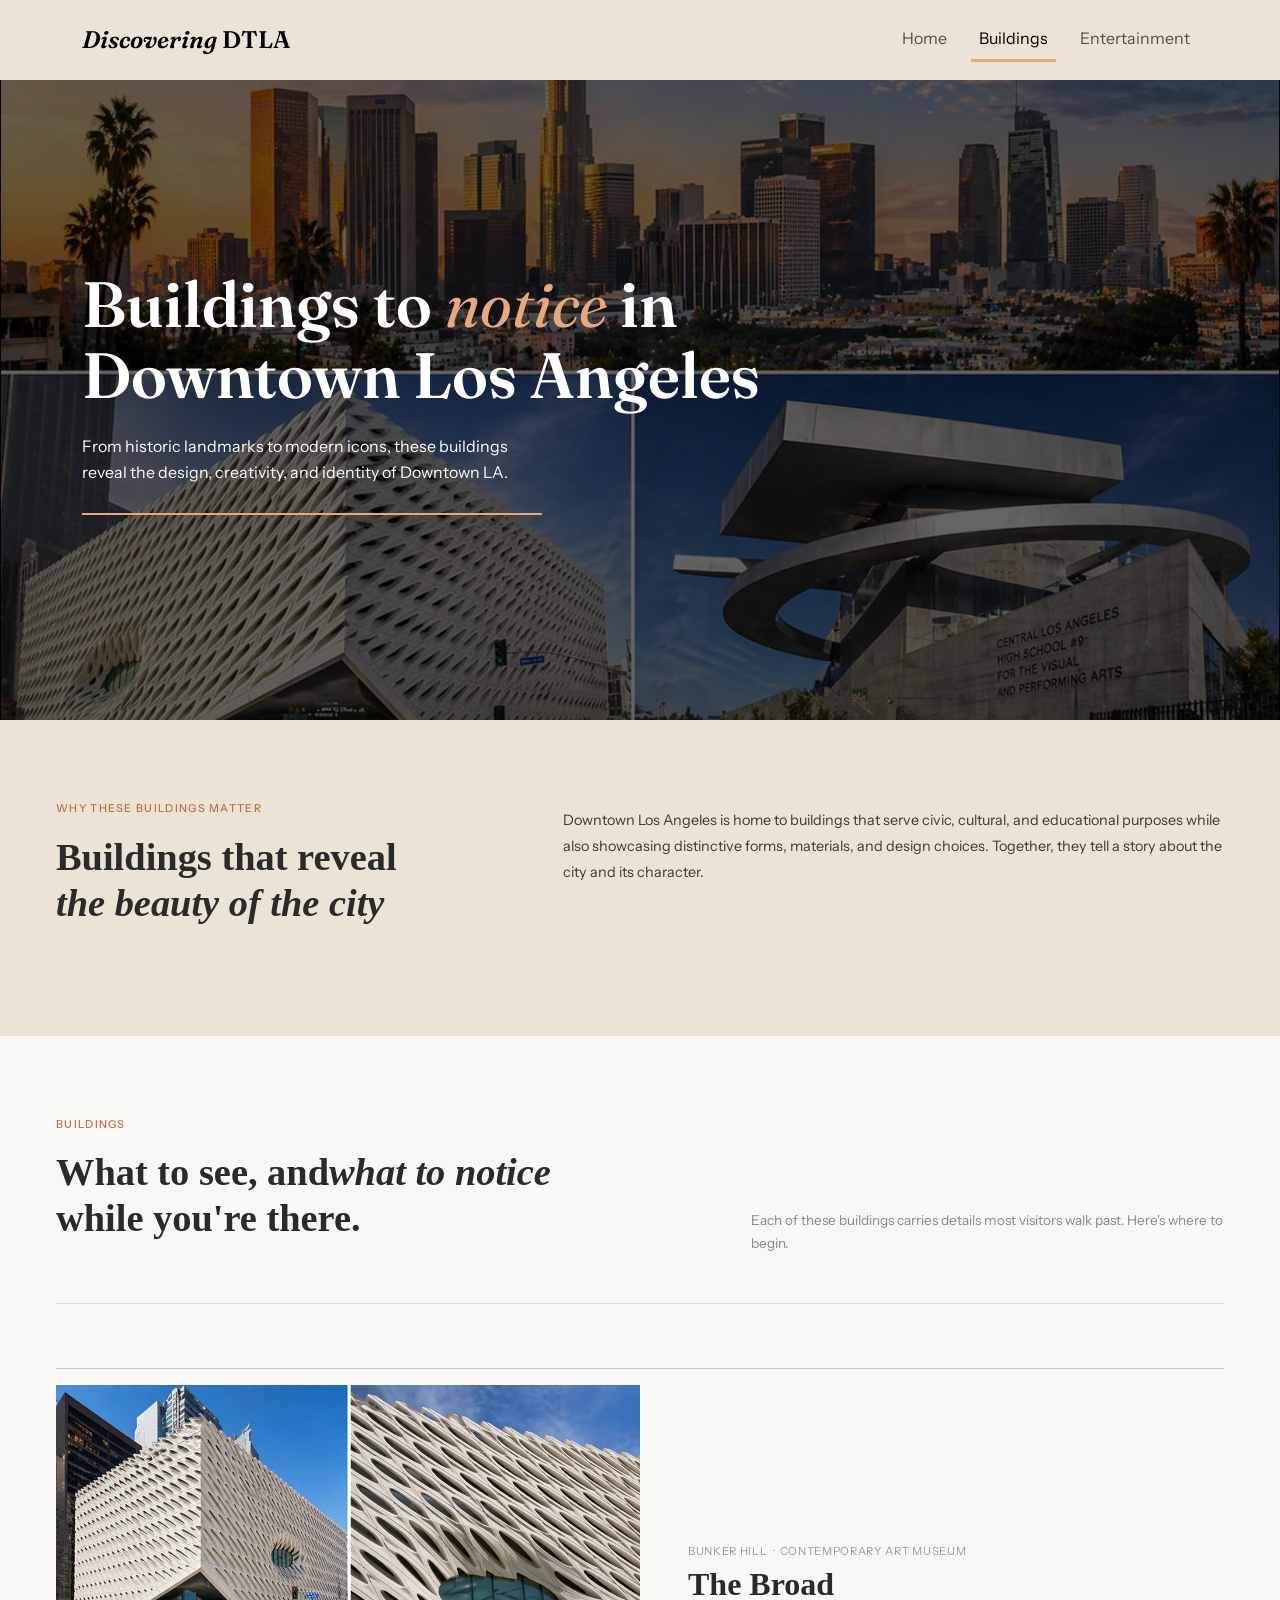
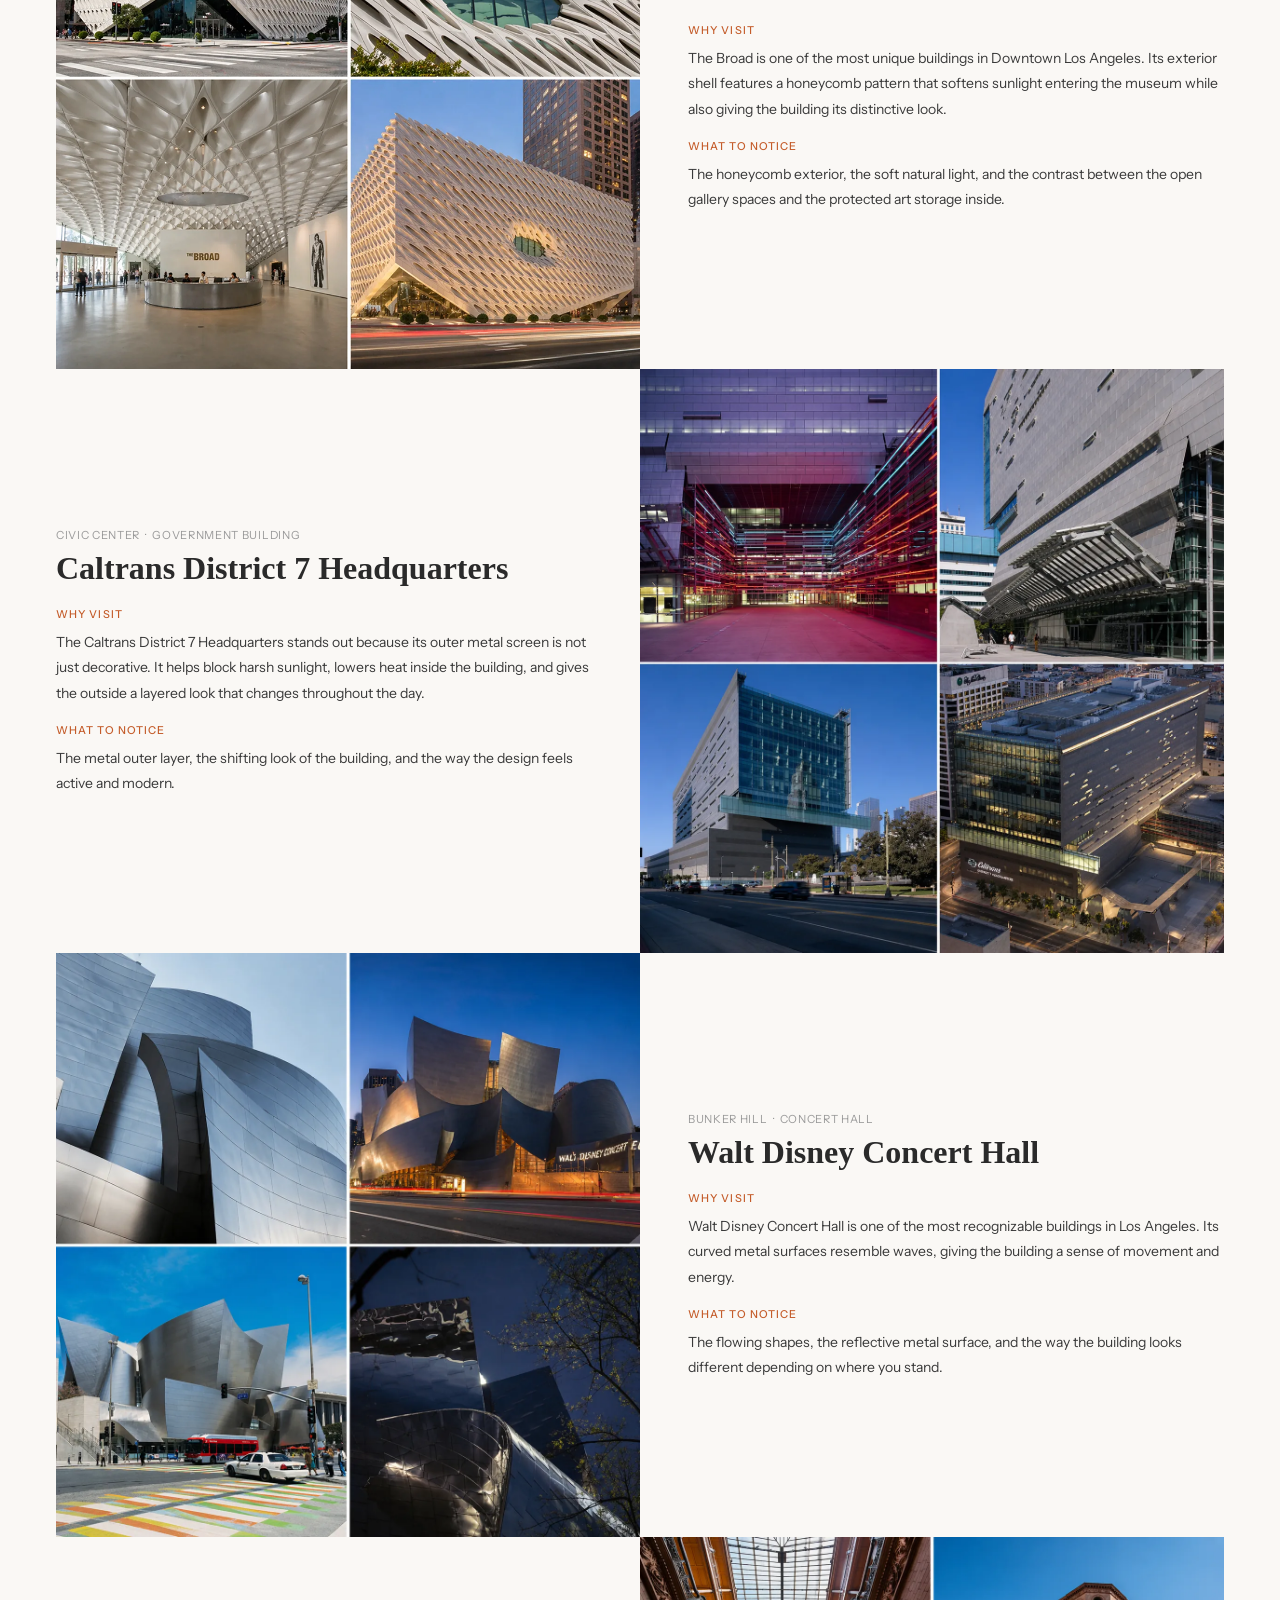
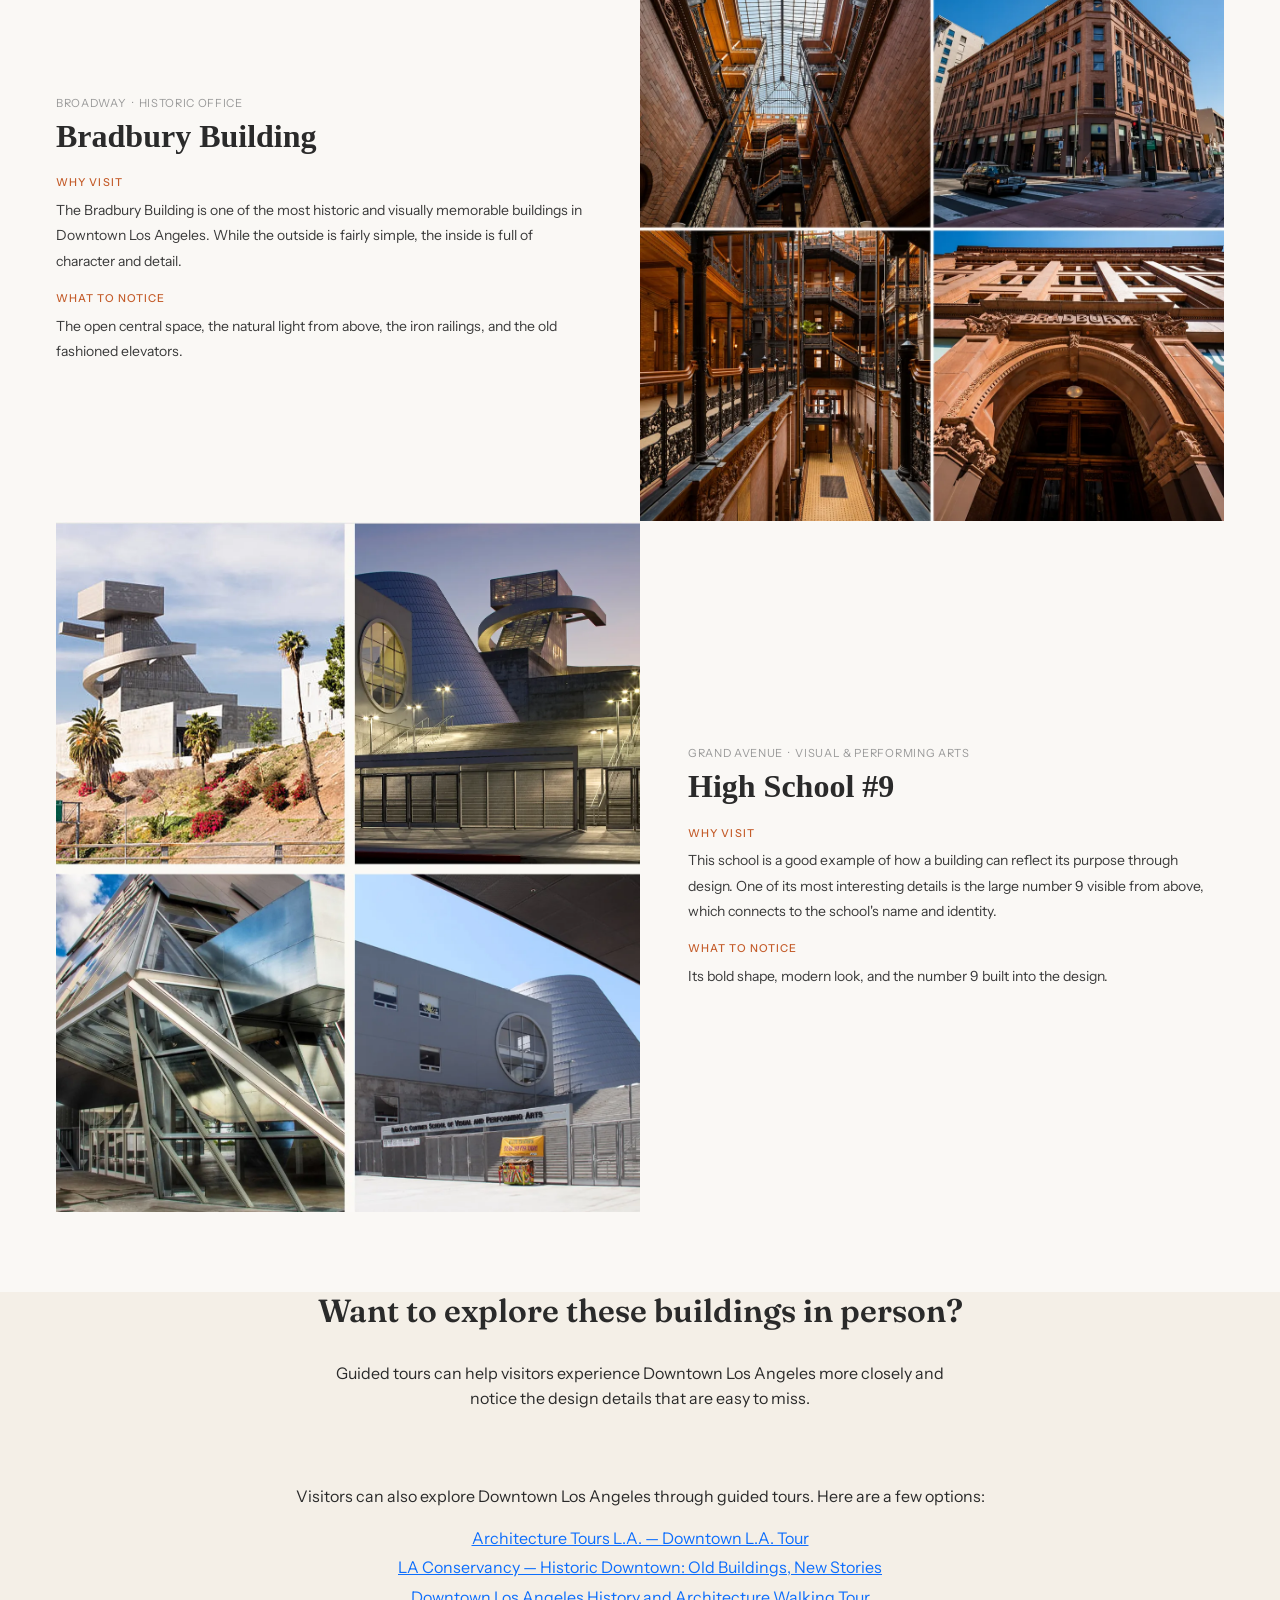
==== buildings.html @ d2ea6434 "Update buildings.html" ====
<!DOCTYPE html>
<html lang="en">

<head>
    <meta charset="UTF-8">
    <meta name="viewport" content="width=device-width, initial-scale=1.0">
    <meta name="description" content="Buildings to notice in Downtown Los Angeles. From historic landmarks to modern icons, these buildings reveal the design, creativity, and identity of Downtown LA.">

    <link href="https://cdn.jsdelivr.net/npm/bootstrap@5.3.8/dist/css/bootstrap.min.css" rel="stylesheet">
    <link href="https://fonts.googleapis.com/css2?family=Fraunces:ital,wght@0,400;0,600;1,400;1,600&family=Instrument+Sans:wght@400;500;700&display=swap" rel="stylesheet">

    <link rel="stylesheet" href="styles.css">

    <title>Buildings - Discovering DTLA - Details of Famous Buildings in Downtown Los Angeles</title>
</head>

<body>

  <!-- ── NAVBAR ── -->
    <header id="header">
        <nav class="navbar navbar-expand-lg">
          <div class="container">

            <a class="navbar-brand" href="index.html" id="brand">
              <span class="brand-italic">Discovering</span> DTLA
            </a>

          <button class="navbar-toggler" type="button" data-bs-toggle="collapse" data-bs-target="#menu" aria-label="Toggle navigation">
              <span class="navbar-toggler-icon"></span>
          </button>

          <div class="collapse navbar-collapse" id="menu">
              <ul class="navbar-nav ms-auto">
                <li class="nav-item"><a class="nav-link" href="index.html">Home</a></li>
                <li class="nav-item"><a class="nav-link active" href="buildings.html">Buildings</a></li>
                <li class="nav-item"><a class="nav-link" href="entertainment.html">Entertainment</a></li>
            </ul>
        </div>

      </div>
    </nav>
  </header>


  <main>

    <!-- ── HERO ── -->
      <section class="hero buildings-hero">
        <div class="hero-overlay"></div>

        <div class="container hero-content">
            <h1>Buildings to <span class="italic" id="italic-hero">notice </span> in<br>Downtown Los Angeles</h1>

            <p>From historic landmarks to modern icons, these buildings reveal the design, creativity, and identity of Downtown LA.</p>

          <hr class="hero-line">
        </div>
      </section>

    <!-- ── INTRO: Why These Buildings Matter ── -->

      <section class="building-page-intro-section">
        <div class="container-fluid px-0">
          <div class="row g-5 align-items-start">
            <div class="col-md-5">
              <div class="section-label">Why These Buildings Matter</div>

              <h2>Buildings that reveal<br><span class="italic">the beauty of the city</span></h2>
            </div>

            <div class="col-md-7 pt-2">
              <p>Downtown Los Angeles is home to buildings that serve civic, cultural, and educational purposes while also showcasing distinctive forms, materials, and design choices. Together, they tell a story about the city
              and its character.</p>
            </div>
          </div>
        </div>
      </section>

    <!-- ── BUILDINGS ── -->

    <section class="buildings-page-section">

      <div class="container-fluid px-0">

        <!-- Section header -->
        <div class="buildings-page-section-header">
          <div class="row g-4 align-items-end">
            <div class="col-md-7">
              <div class="section-label">Buildings</div>
              <h2>What to see, and<span class="italic">what to notice</span><br> while you're there.</h2>
            </div>

            <div class="col-md-5">
              <p class="sub-note">Each of these buildings carries details most visitors walk past. Here's where to
                begin.
              </p>

            </div>

          </div>
        </div>

        <hr>

      </div>

      <!-- 1. The Broad -->

      <div class="building-block row g-0 align-items-center">

        <div class="col-md-6">
          <img src="img/the_broad_collage 1.png" class="img-fluid w-100" alt="The Broad Museum honeycomb Collage">
        </div>

        <div class="col-md-6 ps-5">
          <div class="building-page-location">Bunker Hill &nbsp;·&nbsp; Contemporary Art Museum</div>
          <h3 class="building-page-name">The Broad</h3>
          <div class="detail-label">Why visit</div>
          <p class="building-page-desc">The Broad is one of the most unique buildings in Downtown Los Angeles. Its
            exterior
            shell features a honeycomb pattern that softens sunlight entering the museum while also giving the building
            its distinctive look.</p>
          <div class="detail-label">What to notice</div>
          <p class="building-page-desc">The honeycomb exterior, the soft natural light, and the contrast between the
            open gallery spaces and the protected art storage inside.</p>
        </div>

      </div>


      <!-- 2. Caltrans District 7 Headquarters -->

      <div class="building-block row g-0 align-items-center">
        <div class="col-md-6 pe-5 order-md-1 order-2">
          <div class="building-page-location">Civic Center &nbsp;·&nbsp; Government Building</div>
          <h3 class="building-page-name">Caltrans District 7 Headquarters</h3>
          <div class="detail-label">Why visit</div>
          <p class="building-page-desc">The Caltrans District 7 Headquarters stands out because its outer metal screen
            is not
            just decorative. It helps block harsh sunlight, lowers heat inside the building, and gives the outside a
            layered look that changes throughout the day.</p>
          <div class="detail-label">What to notice</div>
          <p class="building-page-desc">The metal outer layer, the shifting look of the building, and the way the design
            feels active and modern.</p>
        </div>
        <div class="col-md-6 order-md-2 order-1">
          <img src="img/caltrans_collage.webp" class="img-fluid w-100" alt="The Caltrans District 7 Headquarters">
        </div>
      </div>

      <!-- 3. Walt Disney Concert Hall -->

      <div class="building-block row g-0 align-items-center">
        <div class="col-md-6">
          <img src="img/disney_collage.webp" class="img-fluid w-100" alt="The Walt Disney Concert Hall">
        </div>
        <div class="col-md-6 ps-5">
          <div class="building-page-location">Bunker Hill &nbsp;·&nbsp; Concert Hall</div>
          <h3 class="building-page-name">Walt Disney Concert Hall</h3>
          <div class="detail-label">Why visit</div>
          <p class="building-page-desc">Walt Disney Concert Hall is one of the most recognizable buildings in Los
            Angeles.
            Its curved metal surfaces resemble waves, giving the building a sense of movement and energy.</p>
          <div class="detail-label">What to notice</div>
          <p class="building-page-desc">The flowing shapes, the reflective metal surface, and the way the building looks
            different depending on where you stand.</p>
        </div>
      </div>

      <!-- 4. Bradbury Building -->

      <div class="building-block row g-0 align-items-center">
        <div class="col-md-6 pe-5 order-md-1 order-2">
          <div class="building-page-location">Broadway &nbsp;·&nbsp; Historic Office</div>
          <h3 class="building-page-name">Bradbury Building</h3>
          <div class="detail-label">Why visit</div>
          <p class="building-page-desc">The Bradbury Building is one of the most historic and visually memorable
            buildings in
            Downtown Los Angeles. While the outside is fairly simple, the inside is full of character and detail.</p>
          <div class="detail-label">What to notice</div>
          <p class="building-page-desc">The open central space, the natural light from above, the iron railings, and the
            old
            fashioned elevators.</p>
        </div>
        <div class="col-md-6 order-md-2 order-1">
          <img src="img/bradbury_collage.webp" class="img-fluid w-100" alt="The Historical Bradbury Building">
        </div>
      </div>
      </div>

      <!-- 5. High School #9 -->

      <div class="building-block row g-0 align-items-center">
        <div class="col-md-6">
          <img src="img/central_la_high_school_9_collage.webp" class="img-fluid w-100"
            alt="The Central Los Angeles Area High School #9">
        </div>
        <div class="col-md-6 ps-5">
          <div class="building-page-location">Grand Avenue &nbsp;·&nbsp; Visual &amp; Performing Arts</div>
          <h3 class="building-page-name">High School #9</h3>
          <div class="detail-label">Why visit</div>
          <p class="building-page-desc">This school is a good example of how a building can reflect its purpose through
            design. One of its most interesting details is the large number 9 visible from above, which connects to the
            school's name and identity.</p>
          <div class="detail-label">What to notice</div>
          <p class="building-page-desc">Its bold shape, modern look, and the number 9 built into the design.</p>
        </div>
      </div>

      </div>

    </section>

    <!-- ── TOURS ── -->
    <section class="tours-section">
      <div class="container-fluid px-0">
        <div class="row g-5">
          <div class="col-12 text-center mb-2">
            <h2>Want to explore these buildings in person?</h2>
            <p class="lead-text mx-auto" style="max-width: 620px;">Guided tours can help visitors experience Downtown
              Los Angeles more closely and notice the design details that are easy to miss.</p>
          </div>
          <div class="col-12 text-center">
            <p class="sub-text">Visitors can also explore Downtown Los Angeles through guided tours. Here are a few
              options:</p>
            <div class="d-flex flex-column align-items-center gap-1 mt-2">
              <a class="tour-link" href="https://www.architecturetoursla.com/" target="_blank"
                rel="noopener">Architecture Tours L.A. — Downtown L.A. Tour</a>
              <a class="tour-link"
                href="https://www.laconservancy.org/tours/historic-downtown-old-buildings-new-stories" target="_blank"
                rel="noopener">LA Conservancy — Historic Downtown: Old Buildings, New Stories</a>
              <a class="tour-link"
                href="https://www.viator.com/tours/Los-Angeles/Downtown-Los-Angeles-History-and-Architecture-Walking-Tour/d645-5540DTLAARCH"
                target="_blank" rel="noopener">Downtown Los Angeles History and Architecture Walking Tour</a>
            </div>
          </div>
        </div>
      </div>
  </main>
---- styles.css ----
body {
    background-color: #F4EFE7;
    font-family: "Instrument Sans", sans-serif;
    color: #2a2a2a;
    line-height: 1.6;
}

h1, h2, h3 {
    font-family: "Fraunces", serif;
    font-weight: 600;
}

h2 {
    margin-bottom: 30px;
}

p {
    margin-bottom: 16px;
}

.italic {
    font-style: italic;
}

.orange {
    color: #C66B3D;
}

.orange-label {
    color: #C66B3D;
    margin-bottom: 32px;
}

.section-label {
    font-size: 0.68rem;
    font-weight: 500;
    letter-spacing: 0.12em;
    text-transform: uppercase;
    color: #C66B3D;
    margin-bottom: 1rem;
}

#header {
    background-color: #EAE3D6;
    padding: 8px 0;
}

#brand {
    font-family: "Fraunces", serif;
    font-size: 24px;
    font-weight: 600;
}

.brand-italic {
    font-style: italic;
}

.navbar-nav {
    gap: 16px;
}

.nav-link.active {
    border-bottom: 3px solid #E8A87C;
}

/* Hero (Home page) */

.hero {
    position: relative;
    height: 640px;
    background-image: url('img/disney-hall.jpg');
    background-size: cover;
    background-position: center;
    color: white;
    display: flex;
    align-items: center;
}

.hero-overlay {
    position: absolute;
    top: 0;
    left: 0;
    right: 0;
    bottom: 0;
    background-color: rgba(0, 0, 0, 0.6);
}

#italic-hero {
    font-weight: 400;
    color: #E8A87C;
}

.hero-content {
    position: relative;
}

.hero h1 {
    font-size: 64px;
    margin-bottom: 24px;
    line-height: 1.1;
}

.hero p {
    max-width: 460px;
    margin-bottom: 28px;
}

.hero-line {
    border-top: 2px solid #E8A87C;
    opacity: 1;
    max-width: 460px;
    margin-left: 0;
}


.why-section {
    background-color: #EAE3D6;
    padding: 110px 0 90px 0;
}

.why-section h2 {
    font-size: 40px;
    line-height: 1.2;
}

.why-section .row p {
    margin-bottom: 20px;
}

.why-section hr {
    margin: 60px 0 50px 0;
}

.number {
    font-family: "Fraunces", serif;
    font-style: italic;
    font-size: 24px;
    color: #C66B3D;
    margin-bottom: 14px;
}


.buildings-section {
    padding: 100px 0 80px 0;
}

.buildings-section h2 {
    font-size: 36px;
    margin-bottom: 24px;
    line-height: 1.25;
}

.buildings-section hr {
    margin: 30px 0 50px 0;
}

.building-img {
    width: 100%;
    height: 350px;
    object-fit: cover;
    margin-bottom: 24px;
}


.explore-section {
    padding: 90px 0 120px 0;
}

.explore-section h2 {
    font-size: 36px;
    margin-bottom: 24px;
    line-height: 1.25;
}

.explore-section hr {
    margin: 30px 0 50px 0;
}

.explore-img {
    width: 100%;
    height: 250px;
    object-fit: cover;
    margin-bottom: 20px;
}

article h3 {
    margin-bottom: 16px;
}

article hr {
    margin: 16px 0 20px 0;
    opacity: 0.2;
}

/* ── Buildings Page ───────────────────────────────────────── */

/* ── Hero - (Buildings page)*/
.buildings-hero {
    background-image: url('img/hero_dwla_broad_hschool-opt-80.webp');
    background-size: cover;
    background-position: center;
}

/* Intro "Why These Buildings Matter" */
.building-page-intro-section {
    background-color: #EAE3D6;
    padding: 5rem 3.5rem;
}

.building-page-intro-section h2 {
    font-family: 'Playfair Display', serif;
    font-size: clamp(1.8rem, 3vw, 2.4rem);
    font-weight: 600;
    line-height: 1.2;
}

.building-page-intro-section p {
    font-size: 0.9rem;
    color: #3a3a3a;
    line-height: 1.8;
}

/* ── Buildings page building section ── */
.buildings-page-section {
    background-color: #faf8f5;
    padding: 5rem 3.5rem;
}

.buildings-page-section-header {
    padding-bottom: 2rem;
    border-bottom: 1px solid #ddd9d3;
    margin-bottom: 4rem;
}

.buildings-page-detail-header {
    padding-bottom: 2rem;
    border-bottom: 1px solid #ddd9d3;
    margin-bottom: 4rem;
}

.buildings-page-section-header h2 {
    font-family: 'Playfair Display', serif;
    font-size: clamp(1.8rem, 3vw, 2.6rem);
    font-weight: 600;
    line-height: 1.2;
}

.buildings-page-section-header h2 em {
    font-style: italic;
}

.sub-note {
    font-size: 0.85rem;
    color: #888;
    line-height: 1.7;
}

.building-page-location {
    font-size: 0.7rem;
    font-weight: 400;
    letter-spacing: 0.06em;
    text-transform: uppercase;
    color: #999;
    margin-bottom: 0.3rem;
}

.building-page-name {
    font-family: 'Playfair Display', serif;
    font-size: clamp(1.5rem, 2.5vw, 2.1rem);
    font-weight: 600;
    line-height: 1.15;
    margin-bottom: 1.25rem;
}

.detail-label {
    font-size: 0.68rem;
    font-weight: 500;
    letter-spacing: 0.1em;
    text-transform: uppercase;
    color: #c45c2a;
    margin-bottom: 0.4rem;
    margin-top: 1rem;
}

.detail-label:first-of-type {
    margin-top: 0;
}

.building-page-desc {
    font-size: 0.875rem;
    color: #3a3a3a;
    line-height: 1.8;
    margin-bottom: 0;
}

footer {
    background-color: #1a1a1a;
    color: white;
    padding: 100px 0 30px 0;
}

footer h2 {
    font-size: 64px;
    margin-bottom: 60px;
}

footer hr {
    border-color: white;
    opacity: 0.3;
    margin: 40px 0;
}

.footer-brand {
    font-family: "Fraunces", serif;
    font-size: 20px;
    font-weight: 600;
    margin-bottom: 12px;
}

.footer-links {
    list-style: none;
    padding: 0;
    display: flex;
    gap: 30px;
    justify-content: flex-end;
}

.footer-links a {
    color: white;
    text-decoration: none;
}

.footer-links a.active {
    border-bottom: 2px solid #E8A87C;
}


.entertainment-hero {
    background-image: url('img/entertainment-hero.png'); 
}

.entertainment-links a {
    color: #C66B3D;
    text-decoration: none;
    font-size: 1.1rem;
}

.entertainment-links a:hover {
    text-decoration: underline;
}
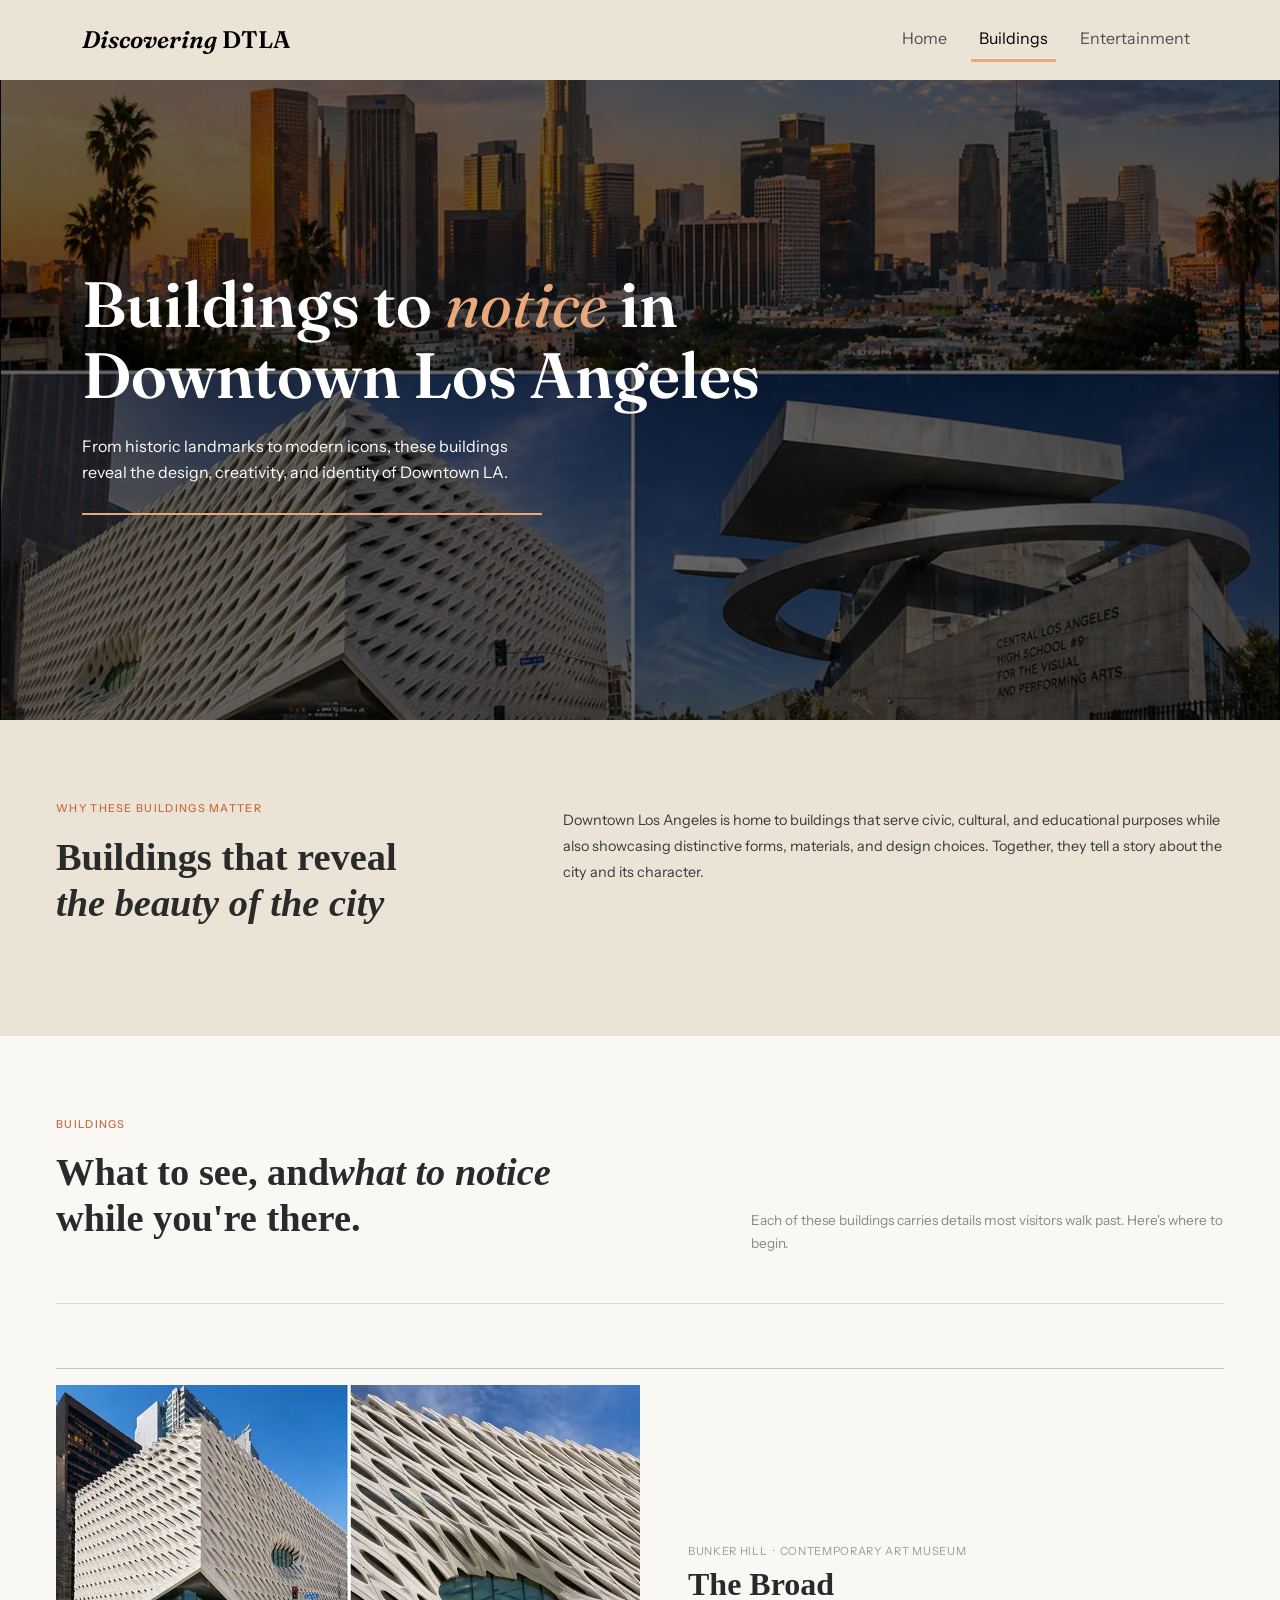
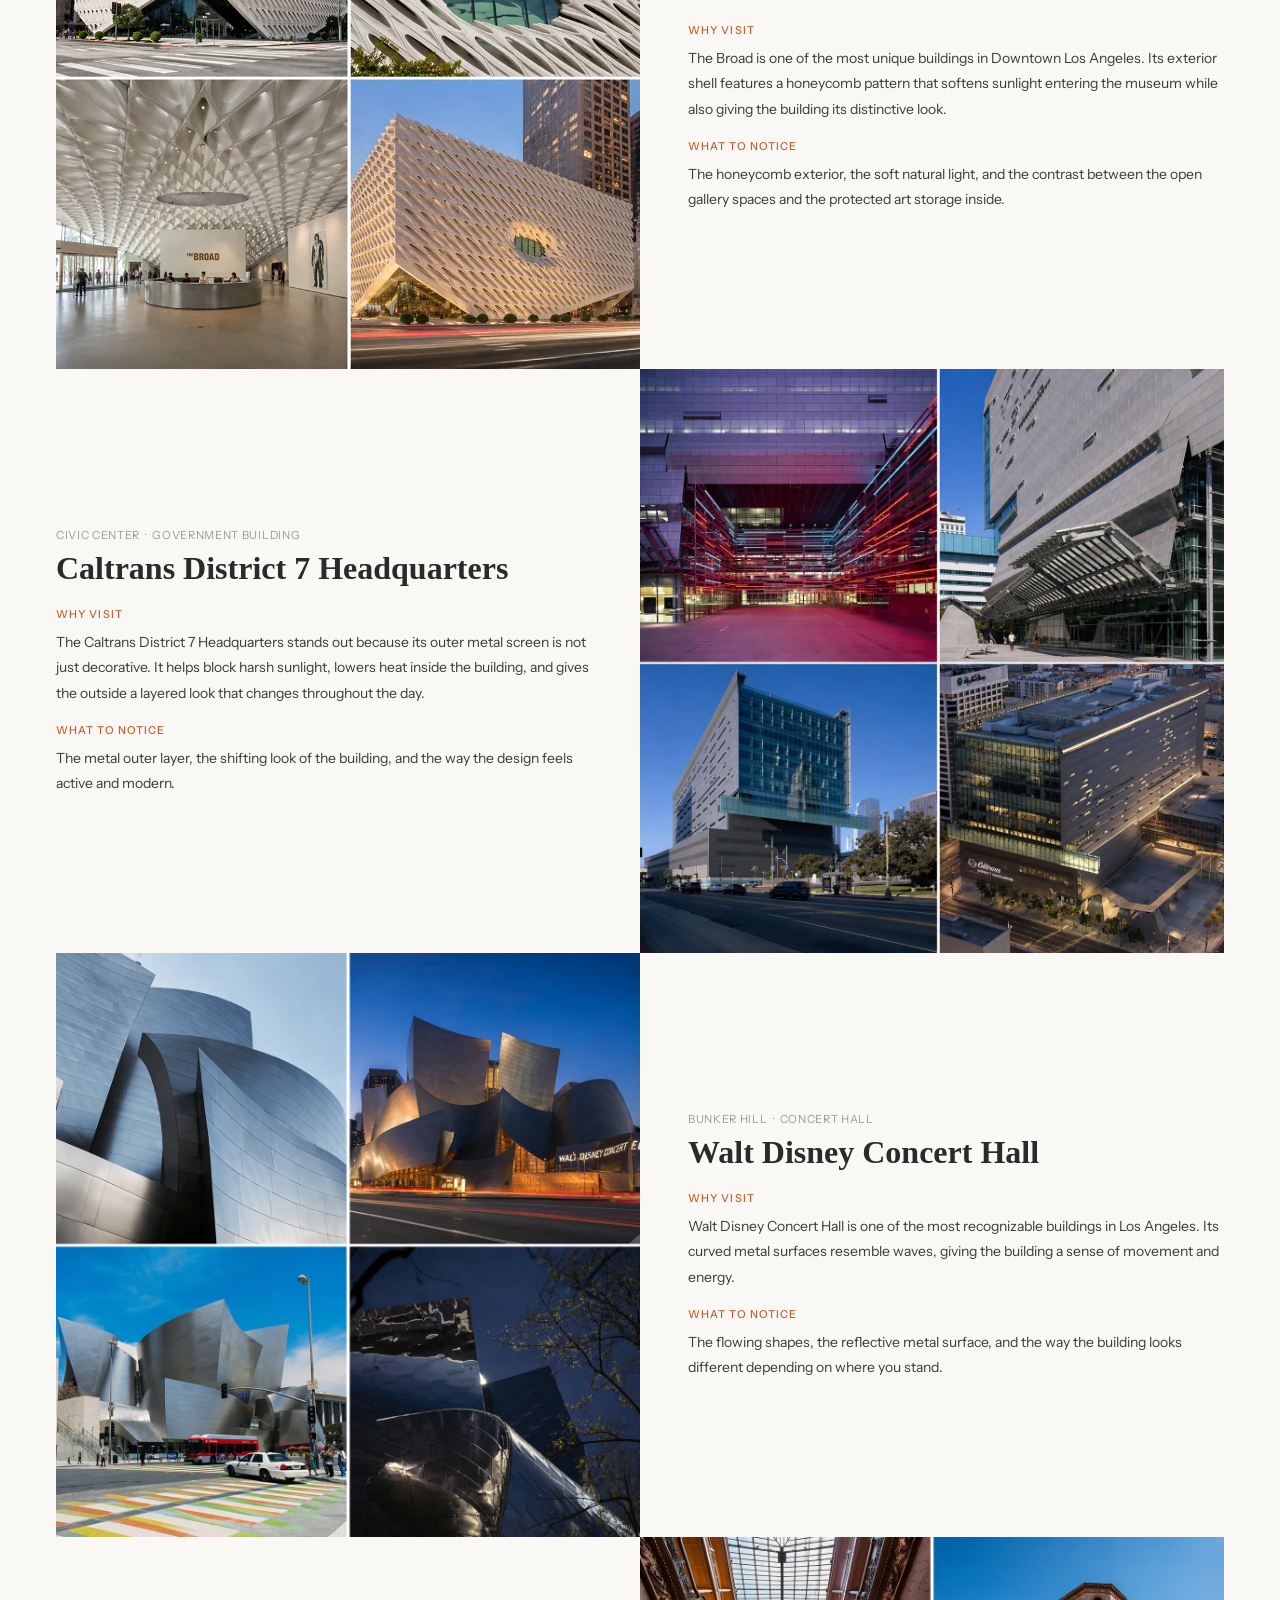
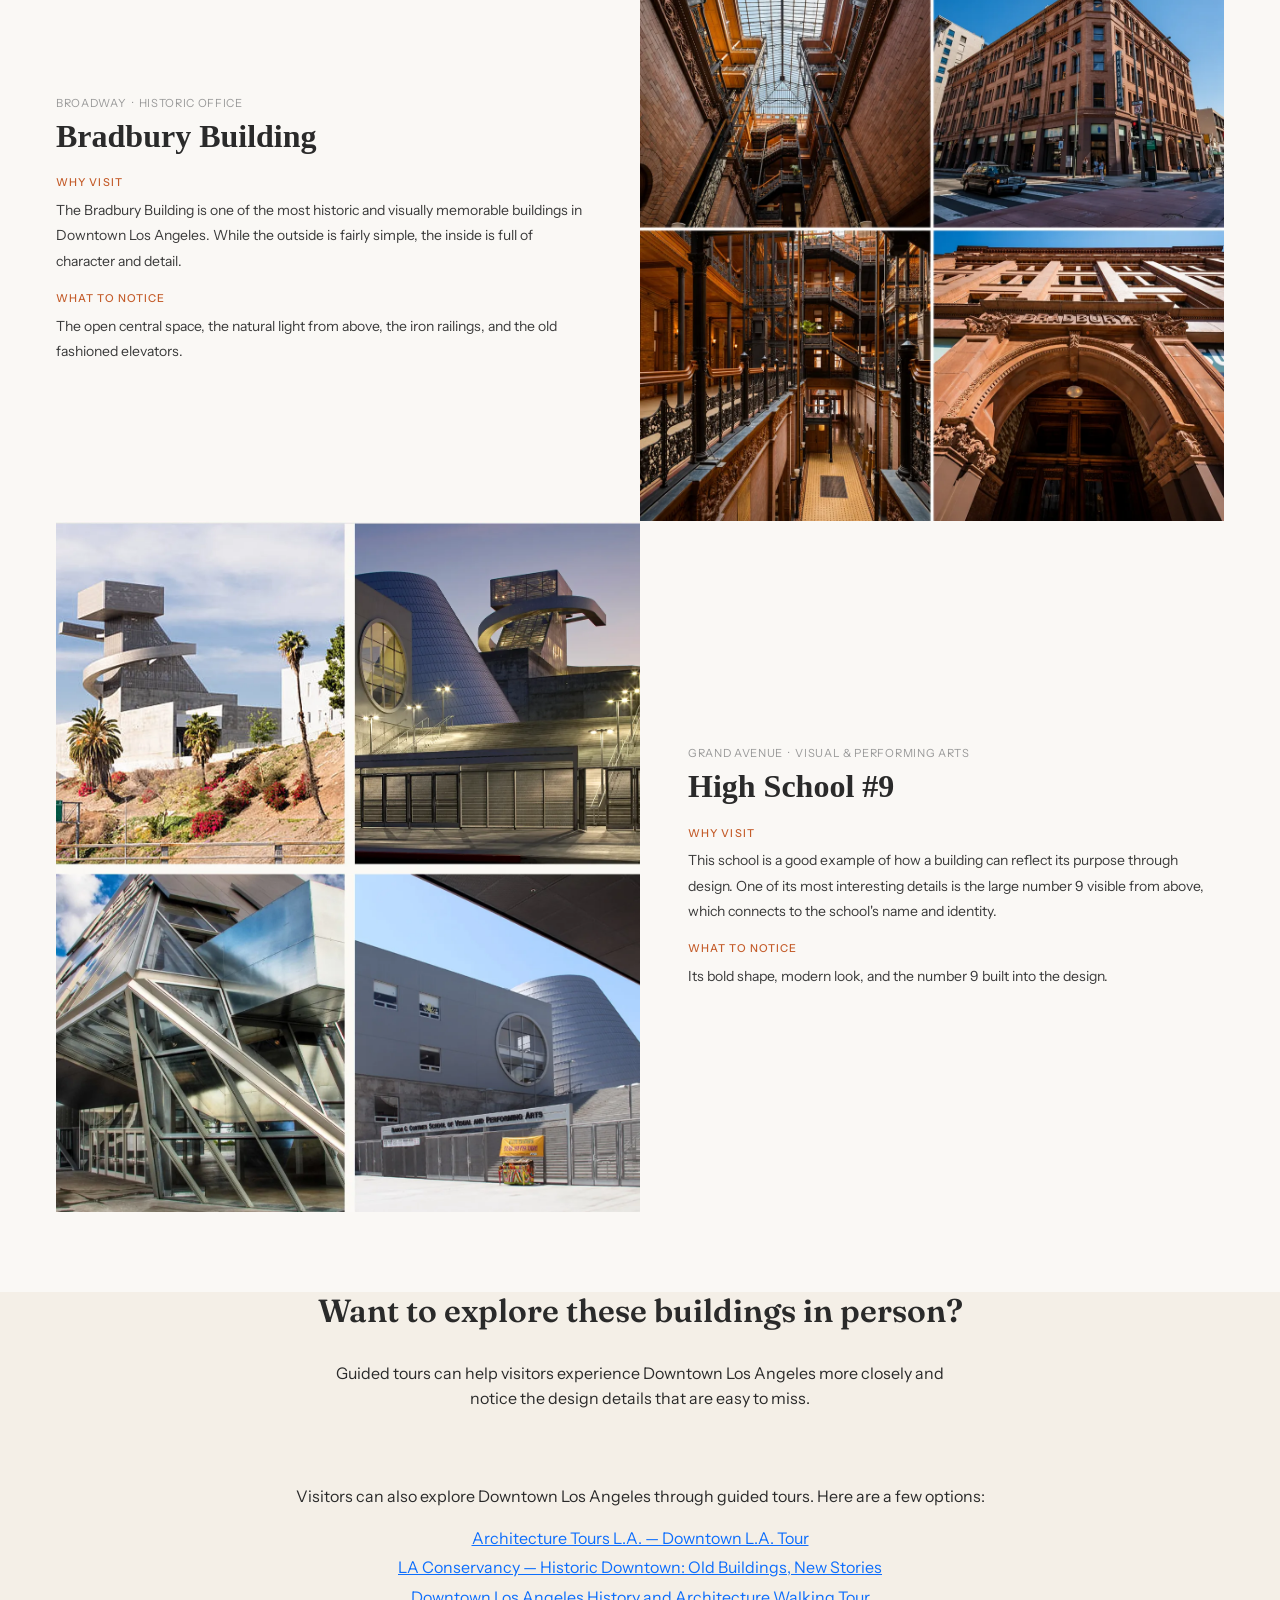
==== commit 4b5e930b: "Update buildings.html" ====
--- a/buildings.html
+++ b/buildings.html
@@ -109,7 +109,7 @@
       <div class="building-block row g-0 align-items-center">
 
         <div class="col-md-6">
-          <img src="img/the_broad_collage 1.png" class="img-fluid w-100" alt="The Broad Museum honeycomb Collage">
+          <img src="img/the_broad_collage.webp" class="img-fluid w-100" alt="The Broad Museum honeycomb Collage">
         </div>
 
         <div class="col-md-6 ps-5">
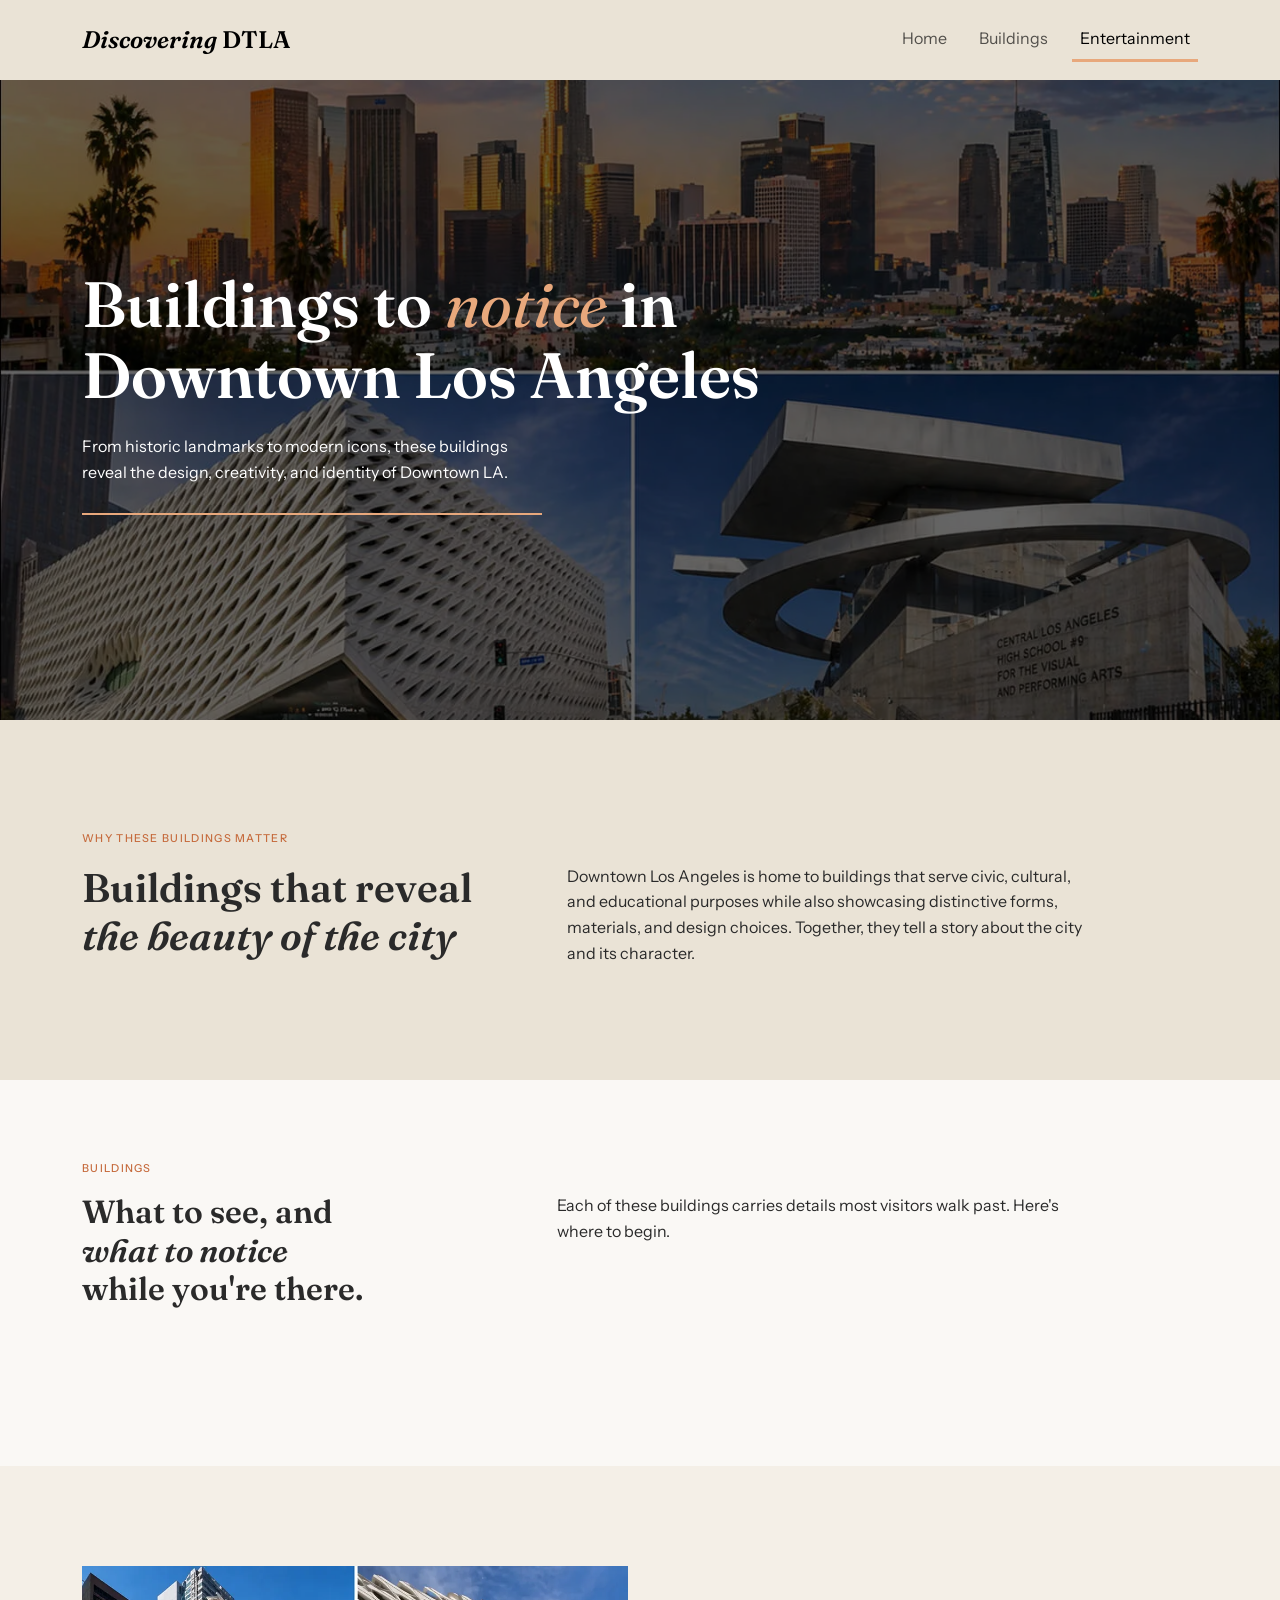
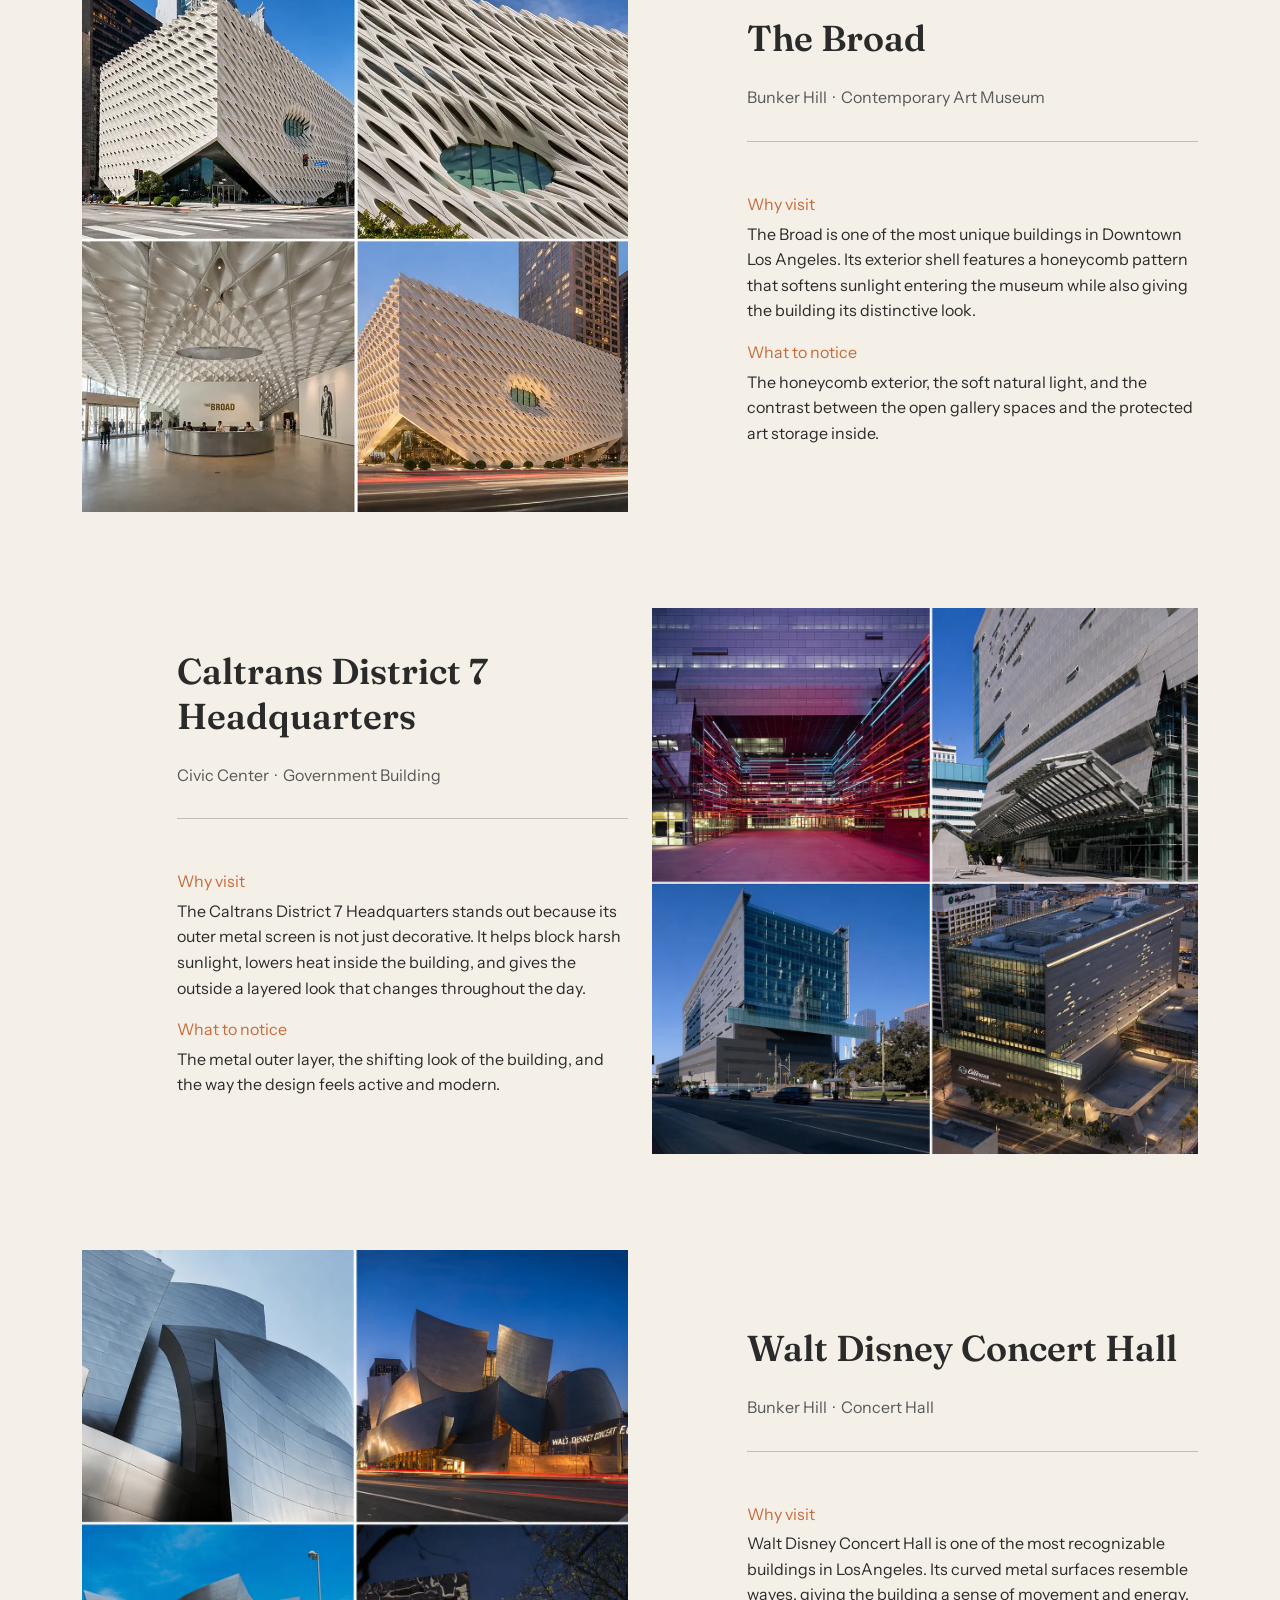
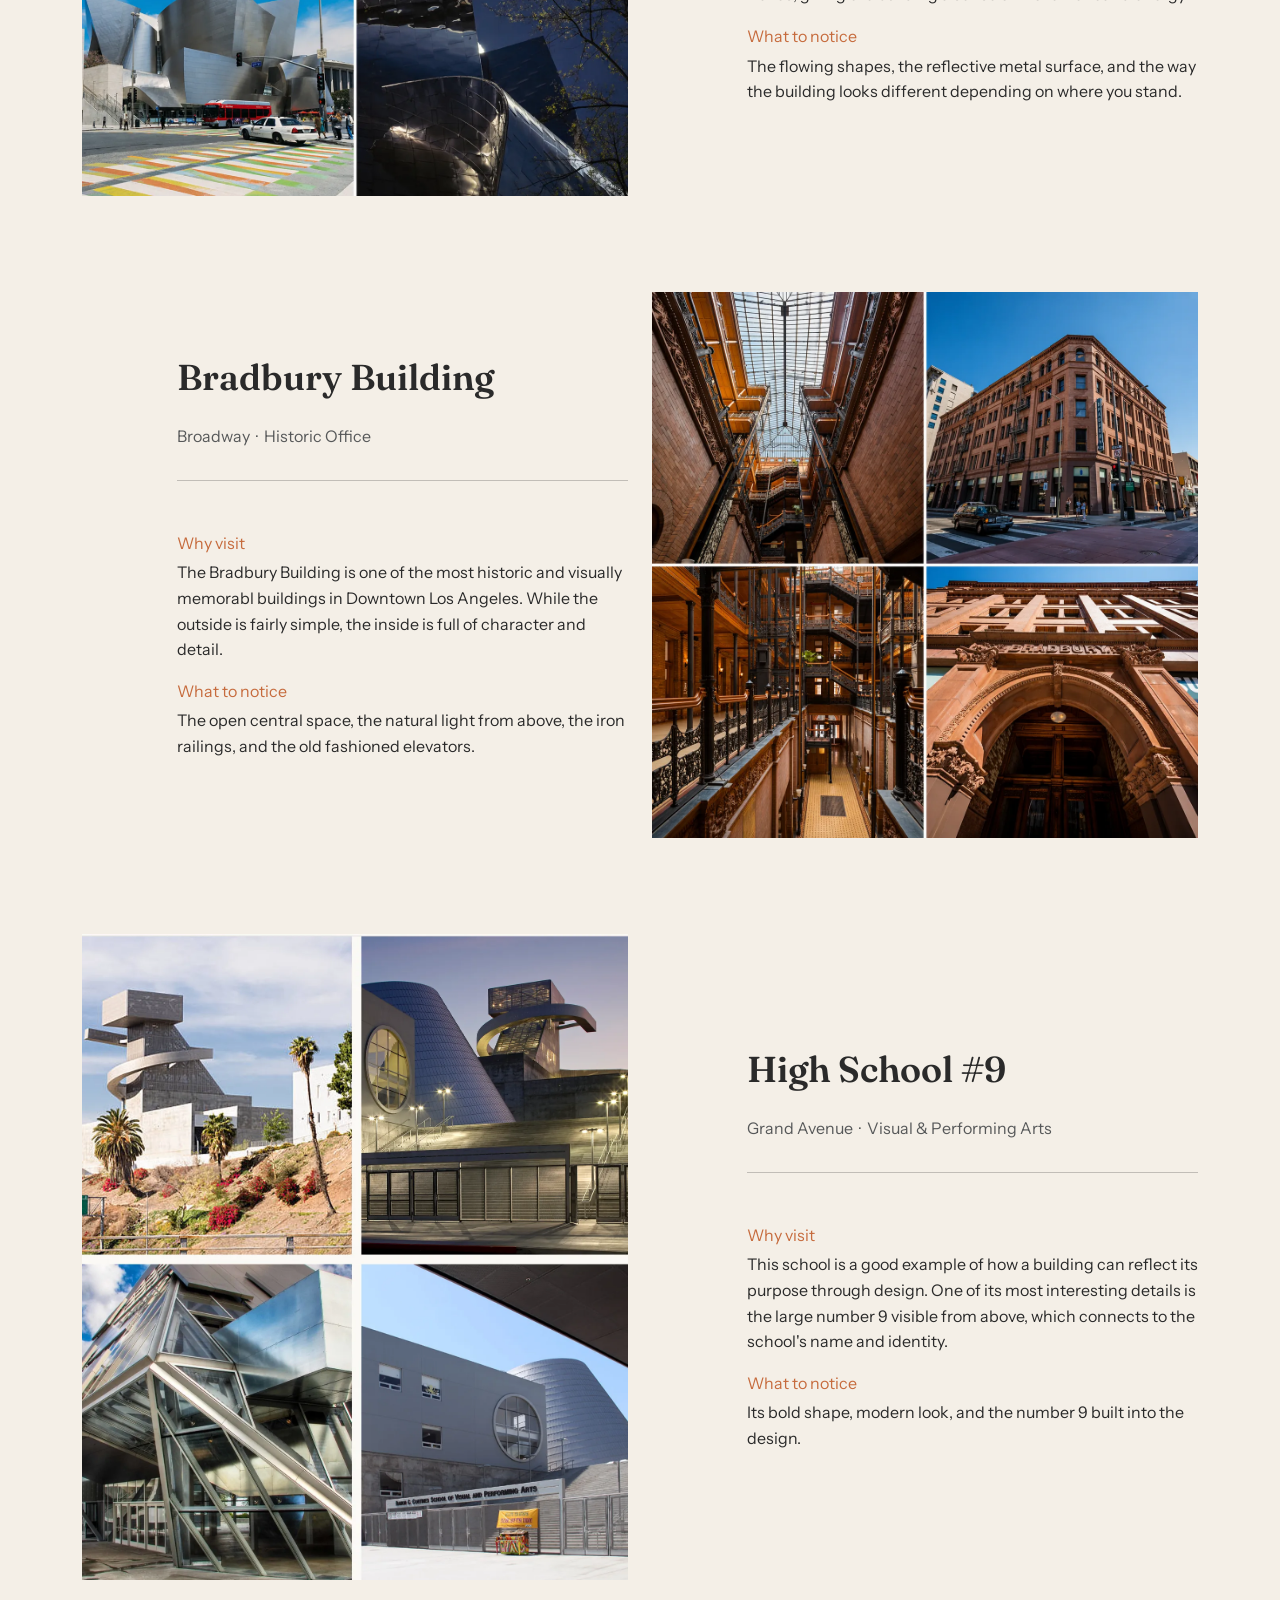
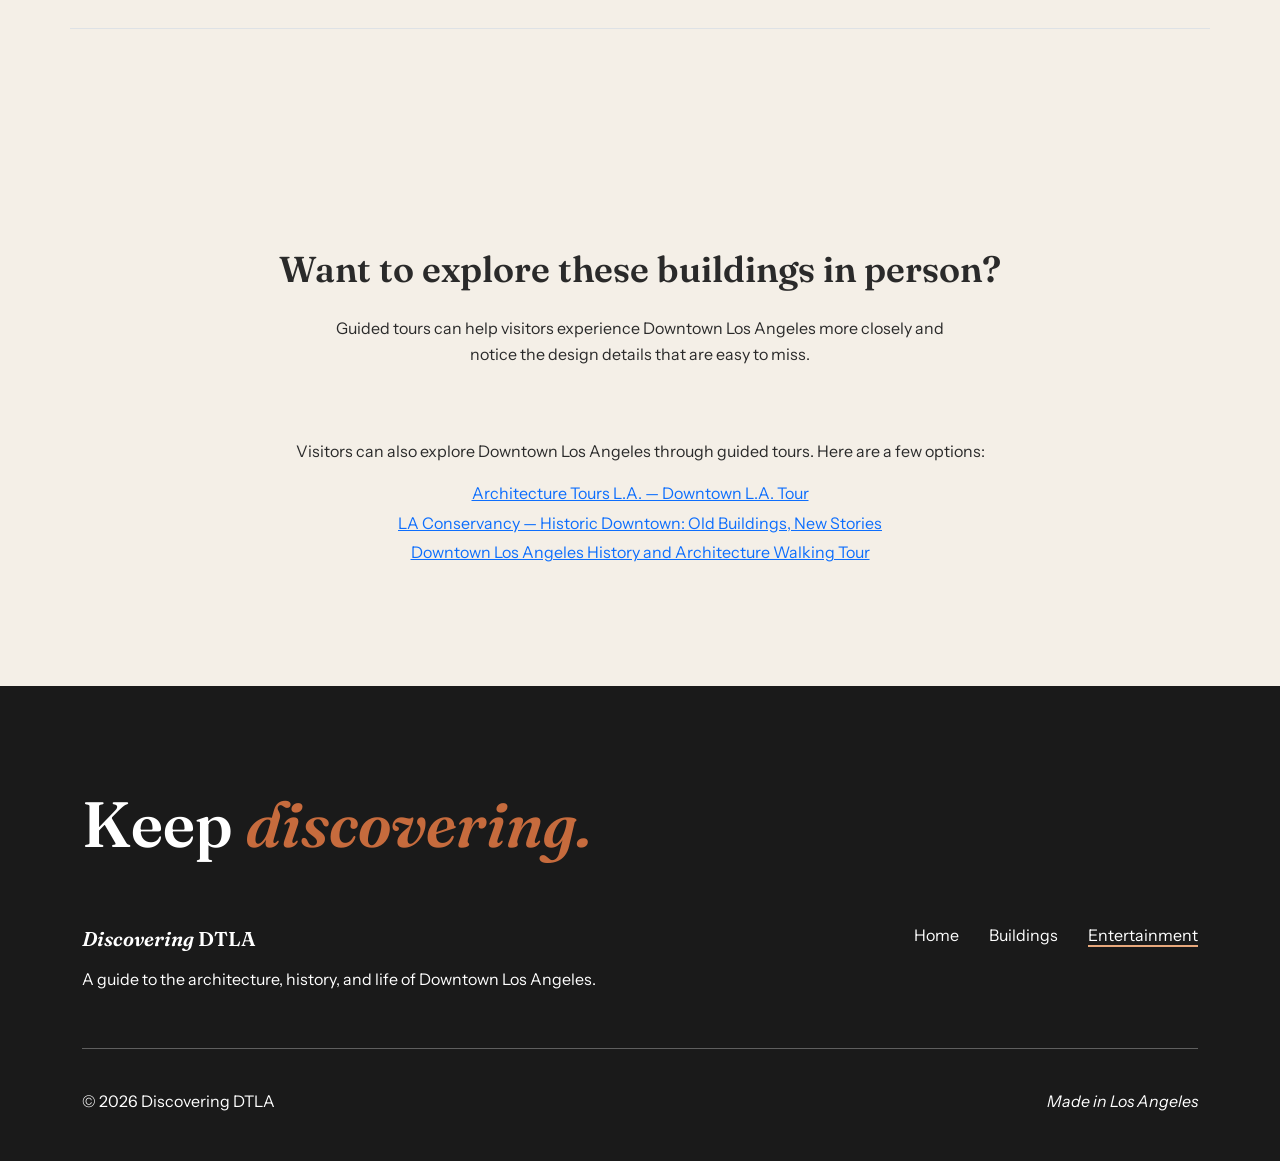
==== commit 1c87e95b: "Update buildings.html" ====
--- a/buildings.html
+++ b/buildings.html
@@ -2,39 +2,42 @@
 <html lang="en">
 
 <head>
-    <meta charset="UTF-8">
-    <meta name="viewport" content="width=device-width, initial-scale=1.0">
-    <meta name="description" content="Buildings to notice in Downtown Los Angeles. From historic landmarks to modern icons, these buildings reveal the design, creativity, and identity of Downtown LA.">
-
-    <link href="https://cdn.jsdelivr.net/npm/bootstrap@5.3.8/dist/css/bootstrap.min.css" rel="stylesheet">
-    <link href="https://fonts.googleapis.com/css2?family=Fraunces:ital,wght@0,400;0,600;1,400;1,600&family=Instrument+Sans:wght@400;500;700&display=swap" rel="stylesheet">
-
-    <link rel="stylesheet" href="styles.css">
-
-    <title>Buildings - Discovering DTLA - Details of Famous Buildings in Downtown Los Angeles</title>
+  <meta charset="UTF-8">
+  <meta name="viewport" content="width=device-width, initial-scale=1.0">
+  <meta name="description" content="Explore the entertainment, food, and culture of Downtown Los Angeles.">
+
+  <link href="https://cdn.jsdelivr.net/npm/bootstrap@5.3.8/dist/css/bootstrap.min.css" rel="stylesheet">
+  <link
+    href="https://fonts.googleapis.com/css2?family=Fraunces:ital,wght@0,400;0,600;1,400;1,600&family=Instrument+Sans:wght@400;500;700&display=swap"
+    rel="stylesheet">
+
+  <link rel="stylesheet" href="styles.css">
+
+  <title>Buildings - Discovering DTLA - Details of the Buildings </title>
 </head>
 
 <body>
 
   <!-- ── NAVBAR ── -->
-    <header id="header">
-        <nav class="navbar navbar-expand-lg">
-          <div class="container">
-
-            <a class="navbar-brand" href="index.html" id="brand">
-              <span class="brand-italic">Discovering</span> DTLA
-            </a>
-
-          <button class="navbar-toggler" type="button" data-bs-toggle="collapse" data-bs-target="#menu" aria-label="Toggle navigation">
-              <span class="navbar-toggler-icon"></span>
-          </button>
-
-          <div class="collapse navbar-collapse" id="menu">
-              <ul class="navbar-nav ms-auto">
-                <li class="nav-item"><a class="nav-link" href="index.html">Home</a></li>
-                <li class="nav-item"><a class="nav-link active" href="buildings.html">Buildings</a></li>
-                <li class="nav-item"><a class="nav-link" href="entertainment.html">Entertainment</a></li>
-            </ul>
+  <header id="header">
+    <nav class="navbar navbar-expand-lg">
+      <div class="container">
+
+        <a class="navbar-brand" href="index.html" id="brand">
+          <span class="brand-italic">Discovering</span> DTLA
+        </a>
+
+        <button class="navbar-toggler" type="button" data-bs-toggle="collapse" data-bs-target="#menu"
+          aria-label="Toggle navigation">
+          <span class="navbar-toggler-icon"></span>
+        </button>
+
+        <div class="collapse navbar-collapse" id="menu">
+          <ul class="navbar-nav ms-auto">
+            <li class="nav-item"><a class="nav-link" href="index.html">Home</a></li>
+            <li class="nav-item"><a class="nav-link" href="buildings.html">Buildings</a></li>
+            <li class="nav-item"><a class="nav-link active" href="entertainment.html">Entertainment</a></li>
+          </ul>
         </div>
 
       </div>
@@ -45,184 +48,186 @@
   <main>
 
     <!-- ── HERO ── -->
-      <section class="hero buildings-hero">
-        <div class="hero-overlay"></div>
-
-        <div class="container hero-content">
-            <h1>Buildings to <span class="italic" id="italic-hero">notice </span> in<br>Downtown Los Angeles</h1>
-
-            <p>From historic landmarks to modern icons, these buildings reveal the design, creativity, and identity of Downtown LA.</p>
-
-          <hr class="hero-line">
-        </div>
-      </section>
+    <section class="hero buildings-hero">
+      <div class="hero-overlay"></div>
+
+      <div class="container hero-content">
+        <h1>Buildings to <span class="italic" id="italic-hero">notice </span> in<br>Downtown Los Angeles</h1>
+
+        <p>From historic landmarks to modern icons, these buildings reveal the design, creativity, and identity of
+          Downtown LA.</p>
+
+        <hr class="hero-line">
+      </div>
+    </section>
 
     <!-- ── INTRO: Why These Buildings Matter ── -->
 
-      <section class="building-page-intro-section">
-        <div class="container-fluid px-0">
-          <div class="row g-5 align-items-start">
-            <div class="col-md-5">
-              <div class="section-label">Why These Buildings Matter</div>
-
-              <h2>Buildings that reveal<br><span class="italic">the beauty of the city</span></h2>
-            </div>
-
-            <div class="col-md-7 pt-2">
-              <p>Downtown Los Angeles is home to buildings that serve civic, cultural, and educational purposes while also showcasing distinctive forms, materials, and design choices. Together, they tell a story about the city
+    <section class="why-section">
+      <div class="container">
+        <div class="section-label">Why These Buildings Matter</div>
+
+        <div class="row g-5 align-items-start">
+          <div class="col-md-5">
+            <h2>Buildings that reveal<br><span class="italic">the beauty of the city</span></h2>
+          </div>
+
+          <div class="col-lg-6">
+            <p>Downtown Los Angeles is home to buildings that serve civic, cultural, and educational purposes while also
+              showcasing distinctive forms, materials, and design choices. Together, they tell a story about the city
               and its character.</p>
-            </div>
-          </div>
-        </div>
-      </section>
+          </div>
+        </div>
+
+      </div>
+    </section>
 
     <!-- ── BUILDINGS ── -->
 
     <section class="buildings-page-section">
-
-      <div class="container-fluid px-0">
-
-        <!-- Section header -->
-        <div class="buildings-page-section-header">
-          <div class="row g-4 align-items-end">
-            <div class="col-md-7">
-              <div class="section-label">Buildings</div>
-              <h2>What to see, and<span class="italic">what to notice</span><br> while you're there.</h2>
-            </div>
-
-            <div class="col-md-5">
-              <p class="sub-note">Each of these buildings carries details most visitors walk past. Here's where to
-                begin.
-              </p>
-
-            </div>
-
-          </div>
-        </div>
-
-        <hr>
-
-      </div>
-
-      <!-- 1. The Broad -->
-
-      <div class="building-block row g-0 align-items-center">
-
-        <div class="col-md-6">
-          <img src="img/the_broad_collage.webp" class="img-fluid w-100" alt="The Broad Museum honeycomb Collage">
-        </div>
-
-        <div class="col-md-6 ps-5">
-          <div class="building-page-location">Bunker Hill &nbsp;·&nbsp; Contemporary Art Museum</div>
-          <h3 class="building-page-name">The Broad</h3>
-          <div class="detail-label">Why visit</div>
-          <p class="building-page-desc">The Broad is one of the most unique buildings in Downtown Los Angeles. Its
-            exterior
-            shell features a honeycomb pattern that softens sunlight entering the museum while also giving the building
-            its distinctive look.</p>
-          <div class="detail-label">What to notice</div>
-          <p class="building-page-desc">The honeycomb exterior, the soft natural light, and the contrast between the
-            open gallery spaces and the protected art storage inside.</p>
-        </div>
-
-      </div>
-
-
-      <!-- 2. Caltrans District 7 Headquarters -->
-
-      <div class="building-block row g-0 align-items-center">
-        <div class="col-md-6 pe-5 order-md-1 order-2">
-          <div class="building-page-location">Civic Center &nbsp;·&nbsp; Government Building</div>
-          <h3 class="building-page-name">Caltrans District 7 Headquarters</h3>
-          <div class="detail-label">Why visit</div>
-          <p class="building-page-desc">The Caltrans District 7 Headquarters stands out because its outer metal screen
-            is not
-            just decorative. It helps block harsh sunlight, lowers heat inside the building, and gives the outside a
-            layered look that changes throughout the day.</p>
-          <div class="detail-label">What to notice</div>
-          <p class="building-page-desc">The metal outer layer, the shifting look of the building, and the way the design
-            feels active and modern.</p>
-        </div>
-        <div class="col-md-6 order-md-2 order-1">
-          <img src="img/caltrans_collage.webp" class="img-fluid w-100" alt="The Caltrans District 7 Headquarters">
-        </div>
-      </div>
-
-      <!-- 3. Walt Disney Concert Hall -->
-
-      <div class="building-block row g-0 align-items-center">
-        <div class="col-md-6">
-          <img src="img/disney_collage.webp" class="img-fluid w-100" alt="The Walt Disney Concert Hall">
-        </div>
-        <div class="col-md-6 ps-5">
-          <div class="building-page-location">Bunker Hill &nbsp;·&nbsp; Concert Hall</div>
-          <h3 class="building-page-name">Walt Disney Concert Hall</h3>
-          <div class="detail-label">Why visit</div>
-          <p class="building-page-desc">Walt Disney Concert Hall is one of the most recognizable buildings in Los
-            Angeles.
-            Its curved metal surfaces resemble waves, giving the building a sense of movement and energy.</p>
-          <div class="detail-label">What to notice</div>
-          <p class="building-page-desc">The flowing shapes, the reflective metal surface, and the way the building looks
-            different depending on where you stand.</p>
-        </div>
-      </div>
-
-      <!-- 4. Bradbury Building -->
-
-      <div class="building-block row g-0 align-items-center">
-        <div class="col-md-6 pe-5 order-md-1 order-2">
-          <div class="building-page-location">Broadway &nbsp;·&nbsp; Historic Office</div>
-          <h3 class="building-page-name">Bradbury Building</h3>
-          <div class="detail-label">Why visit</div>
-          <p class="building-page-desc">The Bradbury Building is one of the most historic and visually memorable
-            buildings in
-            Downtown Los Angeles. While the outside is fairly simple, the inside is full of character and detail.</p>
-          <div class="detail-label">What to notice</div>
-          <p class="building-page-desc">The open central space, the natural light from above, the iron railings, and the
-            old
-            fashioned elevators.</p>
-        </div>
-        <div class="col-md-6 order-md-2 order-1">
-          <img src="img/bradbury_collage.webp" class="img-fluid w-100" alt="The Historical Bradbury Building">
-        </div>
-      </div>
-      </div>
-
-      <!-- 5. High School #9 -->
-
-      <div class="building-block row g-0 align-items-center">
-        <div class="col-md-6">
-          <img src="img/central_la_high_school_9_collage.webp" class="img-fluid w-100"
-            alt="The Central Los Angeles Area High School #9">
-        </div>
-        <div class="col-md-6 ps-5">
-          <div class="building-page-location">Grand Avenue &nbsp;·&nbsp; Visual &amp; Performing Arts</div>
-          <h3 class="building-page-name">High School #9</h3>
-          <div class="detail-label">Why visit</div>
-          <p class="building-page-desc">This school is a good example of how a building can reflect its purpose through
-            design. One of its most interesting details is the large number 9 visible from above, which connects to the
-            school's name and identity.</p>
-          <div class="detail-label">What to notice</div>
-          <p class="building-page-desc">Its bold shape, modern look, and the number 9 built into the design.</p>
-        </div>
-      </div>
+      <div class="container">
+        <div class="section-label">Buildings</div>
+
+        <div class="row mb-5 align-items-start">
+          <div class="col-md-5">
+            <h2>What to see, and<br><span class="italic">what to notice</span><br> while you're there.</h2>
+          </div>
+
+          <div class="col-lg-6 d-flex align-items-center">
+            <p>Each of these buildings carries details most visitors walk past. Here's where to begin.</p>
+          </div>
+        </div>
+      </div>
+
+      </div>
+
+    </section>
+
+    </div>
+
+    <!-- 1. The Broad -->
+
+    <section class="buildings-section">
+      <div class="container">
+
+        <div class="row align-items-center mb-5 pb-5">
+          <div class="col-md-6 mb-b mb-md-0">
+            <img src="img/the_broad_collage.webp" class="img-fluid w-100" alt="The Broad Museum honeycomb Collage">
+          </div>
+          <div class="col-md-5 offset-md-1">
+            <h2>The Broad</h2>
+            <div class="text-muted mb-3">Bunker Hill &nbsp;·&nbsp; Contemporary Art Museum</div>
+            <hr>
+            <div class="orange mb-1">Why visit</div>
+            <p>The Broad is one of the most unique buildings in Downtown Los Angeles. Its
+              exterior
+              shell features a honeycomb pattern that softens sunlight entering the museum while also giving the
+              building
+              its distinctive look.</p>
+            <div class="orange mb-1">What to notice</div>
+            <p>The honeycomb exterior, the soft natural light, and the contrast between the
+              open gallery spaces and the protected art storage inside.</p>
+          </div>
+        </div>
+
+
+        <!-- 2. Caltrans District 7 Headquarters -->
+
+        <div class="row align-items-center mb-5 pb-5 flex-md-row-reverse">
+          <div class="col-md-6 mb-4 mb-md-0">
+            <img src="img/caltrans_collage.webp" class="img-fluid w-100" alt="The Caltrans District 7 Headquarters">
+          </div>
+          <div class="col-md-5 offset-md-1">
+            <h2>Caltrans District 7 Headquarters</h2>
+            <p class="text-muted mb-3">Civic Center &nbsp;·&nbsp; Government Building</p>
+            <hr>
+            <p class="orange mb-1">Why visit</p>
+            <p>The Caltrans District 7 Headquarters stands out because its outer metal screen is not just decorative. It
+              helps block harsh sunlight, lowers heat inside the building, and gives the outside a layered look that
+              changes throughout the day.</p>
+            <p class="orange mb-1">What to notice</p>
+            <p>The metal outer layer, the shifting look of the building, and the way the design feels active and modern.
+            </p>
+          </div>
+        </div>
+
+        <!-- 3. Walt Disney Concert Hall -->
+        <div class="row align-items-center mb-5 pb-5">
+          <div class="col-md-6 mb-4 mb-md-0">
+            <img src="img/disney_collage.webp" class="img-fluid w-100" alt="The Walt Disney Concert Hall">
+          </div>
+          <div class="col-md-5 offset-md-1">
+            <h2>Walt Disney Concert Hall</h2>
+            <div class="text-muted mb-3">Bunker Hill &nbsp;·&nbsp; Concert Hall</div>
+            <hr>
+            <div class="orange mb-1">Why visit</div>
+            <p>Walt Disney Concert Hall is one of the most recognizable buildings in LosAngeles. Its curved metal
+              surfaces resemble waves, giving the building a sense of movement and energy.</p>
+            <div class="orange mb-1">What to notice</div>
+            <p>The flowing shapes, the reflective metal surface, and the way the building looks different depending on
+              where you stand.</p>
+          </div>
+        </div>
+
+        <!-- 4. Bradbury Building -->
+
+        <div class="row align-items-center mb-5 pb-5 flex-md-row-reverse">
+          <div class="col-md-6 mb-4 mb-md-0">
+            <img src="img/bradbury_collage.webp" class="img-fluid w-100" alt="The Historical Bradbury Building">
+          </div>
+          <div class="col-md-5 offset-md-1">
+            <h2>Bradbury Building</h2>
+            <p class="text-muted mb-3">Broadway &nbsp;·&nbsp; Historic Office</p>
+            <hr>
+            <p class="orange mb-1">Why visit</p>
+            <p>The Bradbury Building is one of the most historic and visually memorabl buildings in Downtown Los
+              Angeles. While the outside is fairly simple, the inside is full of character and detail.</p>
+            <p class="orange mb-1">What to notice</p>
+            <p>The open central space, the natural light from above, the iron railings, and the old fashioned elevators.
+            </p>
+          </div>
+        </div>
+
+        <!-- 5. High School #9 -->
+
+        <div class="row align-items-center mb-5 pb-5 border-bottom">
+          <div class="col-md-6 mb-4 mb-md-0">
+            <img src="img/central_la_high_school_9_collage.webp" class="img-fluid w-100"
+              alt="The Central Los Angeles Area High School #9">
+          </div>
+          <div class="col-md-5 offset-md-1">
+            <h2>High School #9</h2>
+            <p class="text-muted mb-3">Grand Avenue &nbsp;·&nbsp; Visual &amp; Performing Arts</p>
+            <hr>
+            <p class="orange mb-1">Why visit</p>
+            <p>This school is a good example of how a building can reflect its purpose through design. One of its most
+              interesting details is the large number 9 visible from above, which connects to the school's name and
+              identity.</p>
+
+            <p class="orange mb-1">What to notice</p>
+            <p>Its bold shape, modern look, and the number 9 built into the design.</p>
+          </div>
+        </div>
 
       </div>
 
     </section>
 
     <!-- ── TOURS ── -->
-    <section class="tours-section">
-      <div class="container-fluid px-0">
+    <section class="explore-section text-center">
+      <div class="container">
         <div class="row g-5">
           <div class="col-12 text-center mb-2">
             <h2>Want to explore these buildings in person?</h2>
             <p class="lead-text mx-auto" style="max-width: 620px;">Guided tours can help visitors experience Downtown
-              Los Angeles more closely and notice the design details that are easy to miss.</p>
-          </div>
+              Los Angeles more closely and notice the design details that are easy to miss.
+            </p>
+          </div>
+
           <div class="col-12 text-center">
             <p class="sub-text">Visitors can also explore Downtown Los Angeles through guided tours. Here are a few
-              options:</p>
+              options:
+            </p>
             <div class="d-flex flex-column align-items-center gap-1 mt-2">
               <a class="tour-link" href="https://www.architecturetoursla.com/" target="_blank"
                 rel="noopener">Architecture Tours L.A. — Downtown L.A. Tour</a>
@@ -236,4 +241,49 @@
           </div>
         </div>
       </div>
+    </section>
   </main>
+
+
+
+
+
+
+
+  <footer>
+    <div class="container">
+      <h2>Keep <span class="italic orange">discovering.</span></h2>
+
+      <div class="row">
+        <div class="col-md-6">
+          <p class="footer-brand"><span class="italic">Discovering</span> DTLA</p>
+          <p>A guide to the architecture, history, and life of Downtown Los Angeles.</p>
+        </div>
+
+        <nav class="col-md-6">
+          <ul class="footer-links">
+            <li><a href="index.html">Home</a></li>
+            <li><a href="buildings.html">Buildings</a></li>
+            <li><a href="entertainment.html" class="active">Entertainment</a></li>
+          </ul>
+        </nav>
+      </div>
+
+      <hr>
+
+      <div class="row">
+        <div class="col-md-6">
+          <p>© 2026 Discovering DTLA</p>
+        </div>
+        <div class="col-md-6 text-end">
+          <p class="italic">Made in Los Angeles</p>
+        </div>
+      </div>
+    </div>
+  </footer>
+
+  <script src="https://cdn.jsdelivr.net/npm/bootstrap@5.3.8/dist/js/bootstrap.bundle.min.js"></script>
+
+</body>
+
+</html>
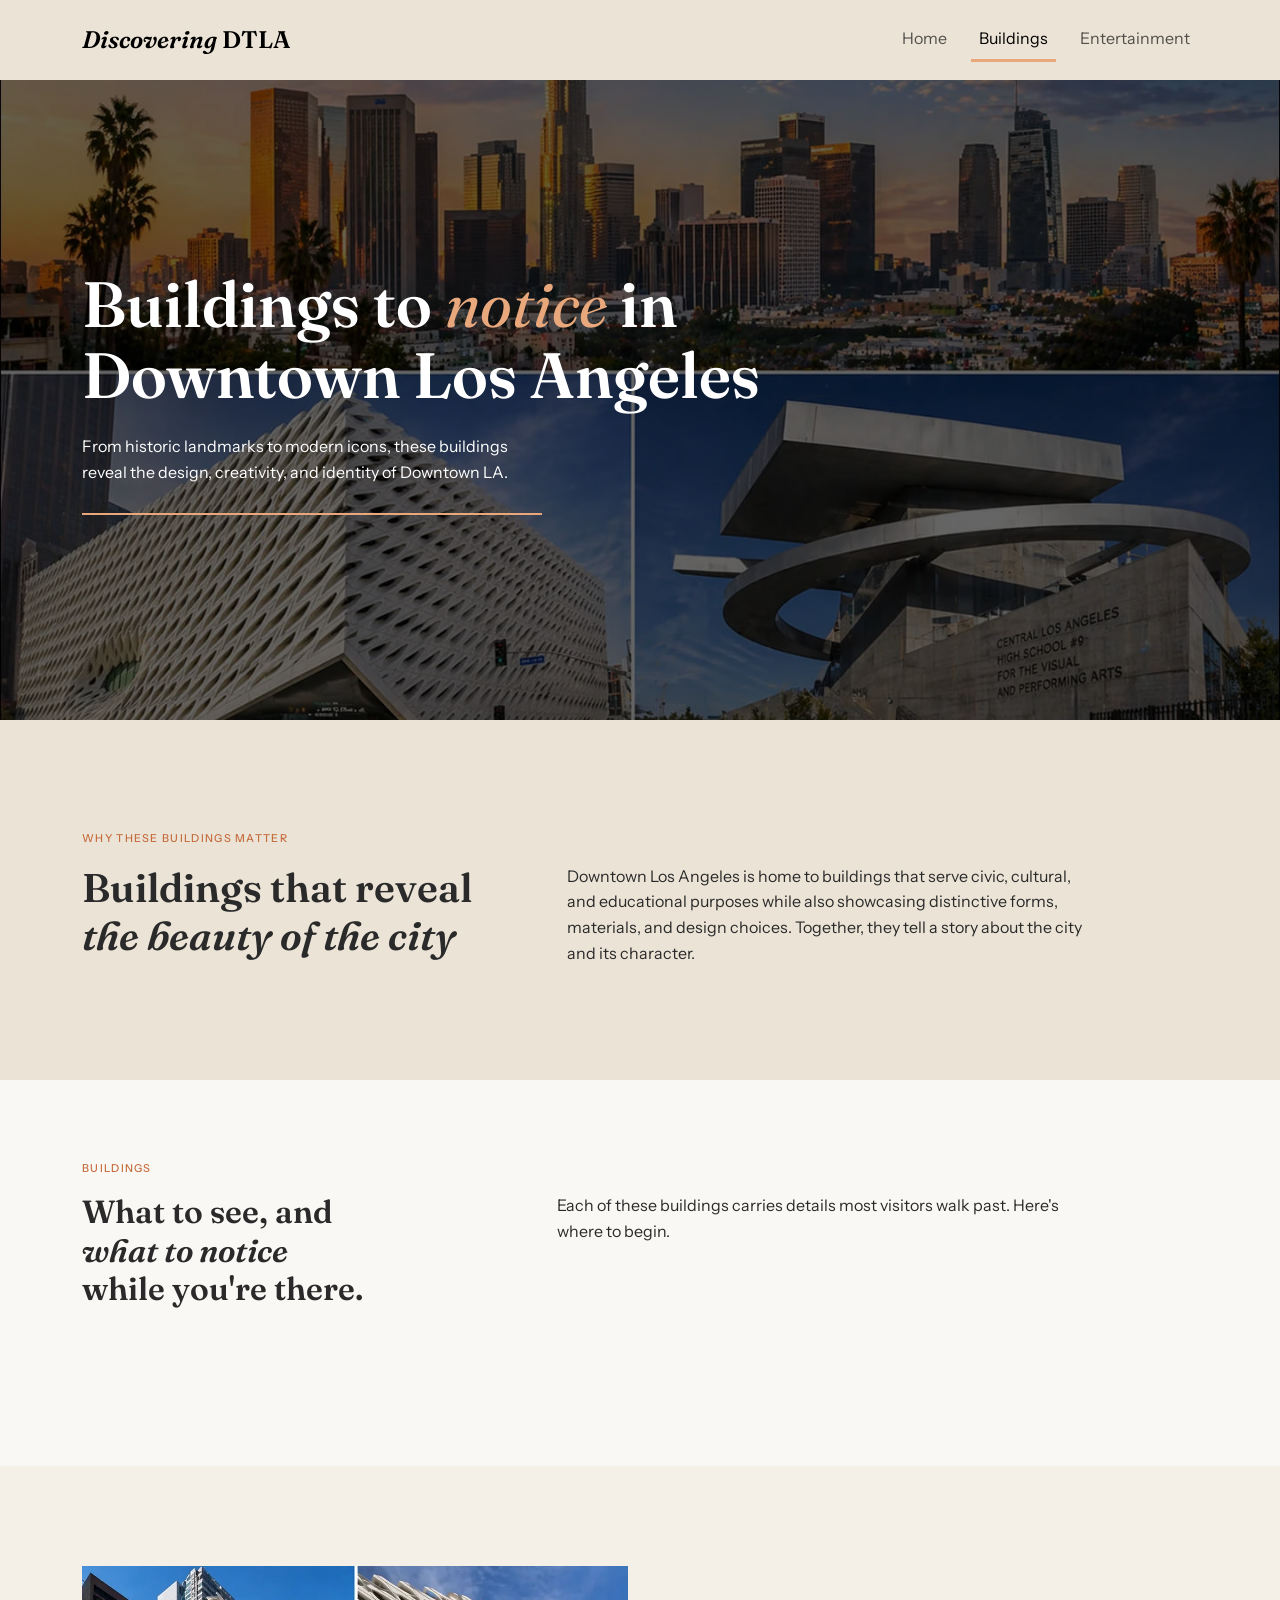
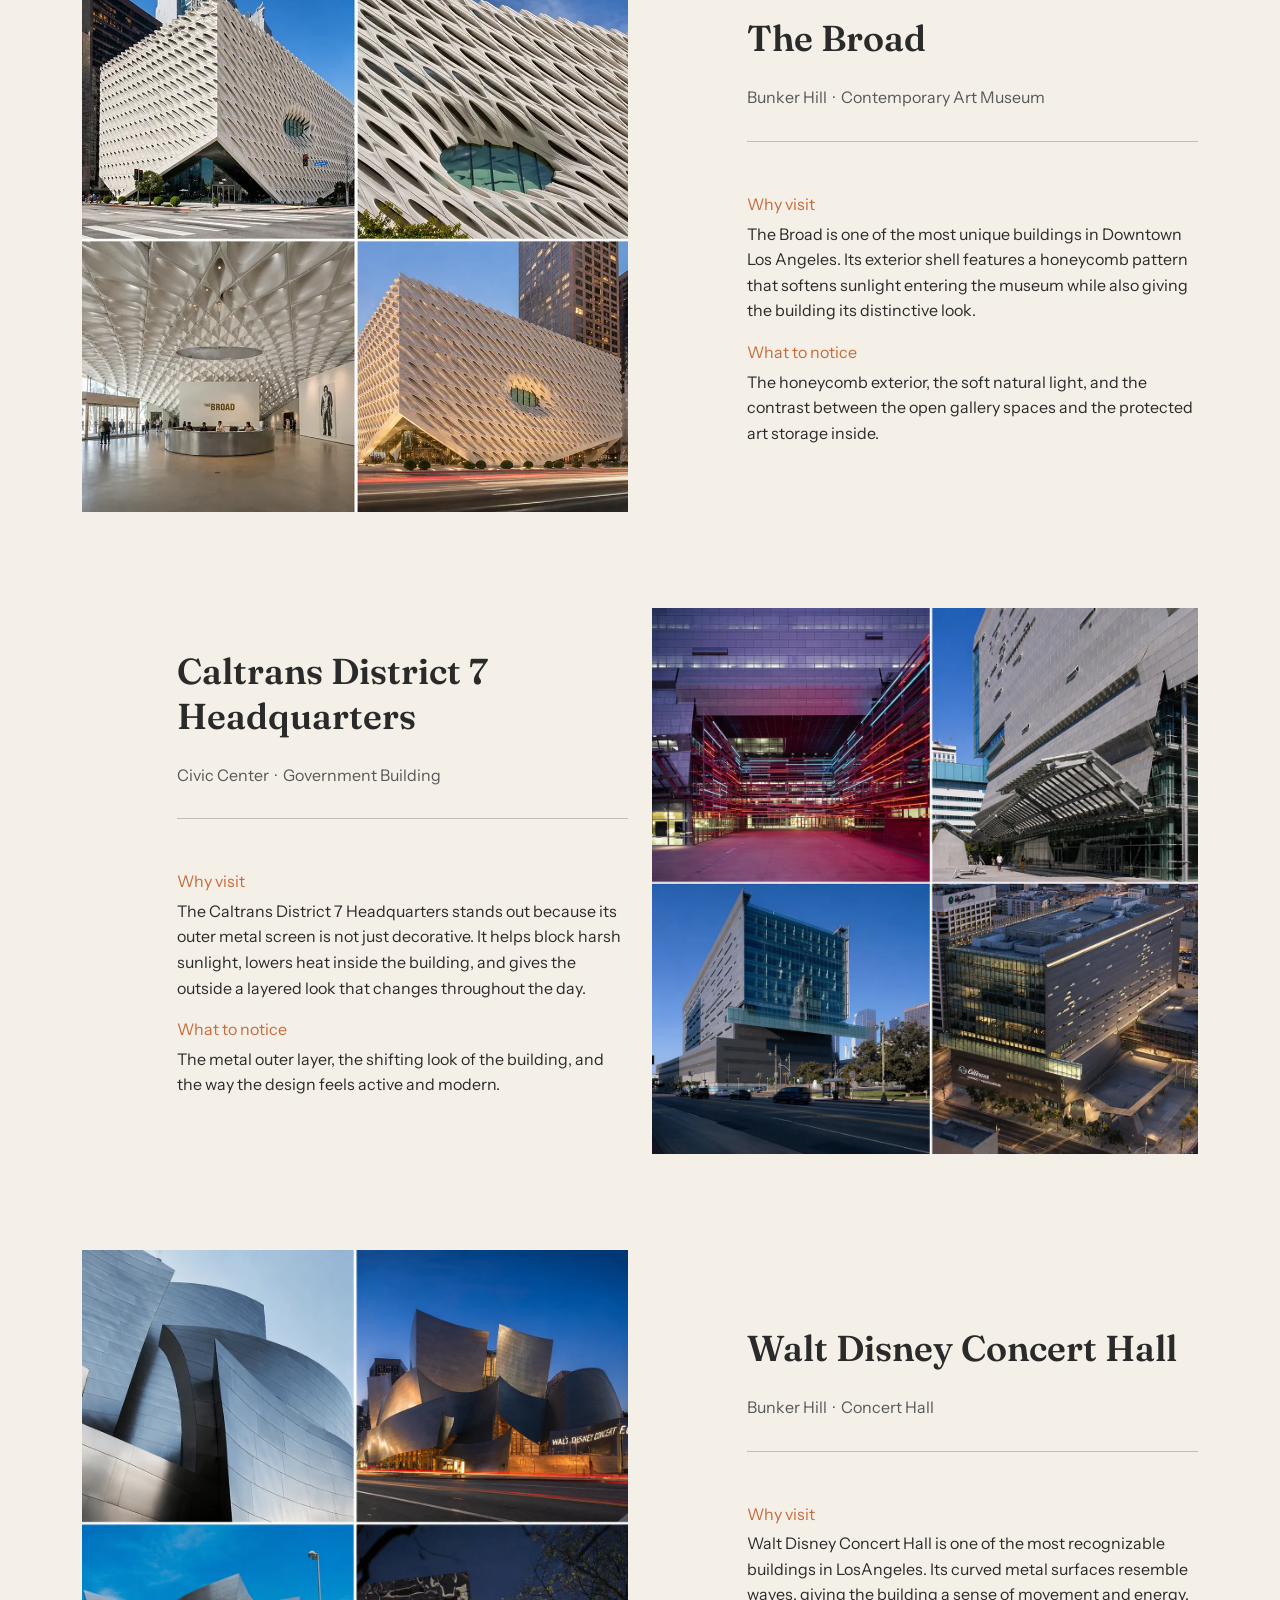
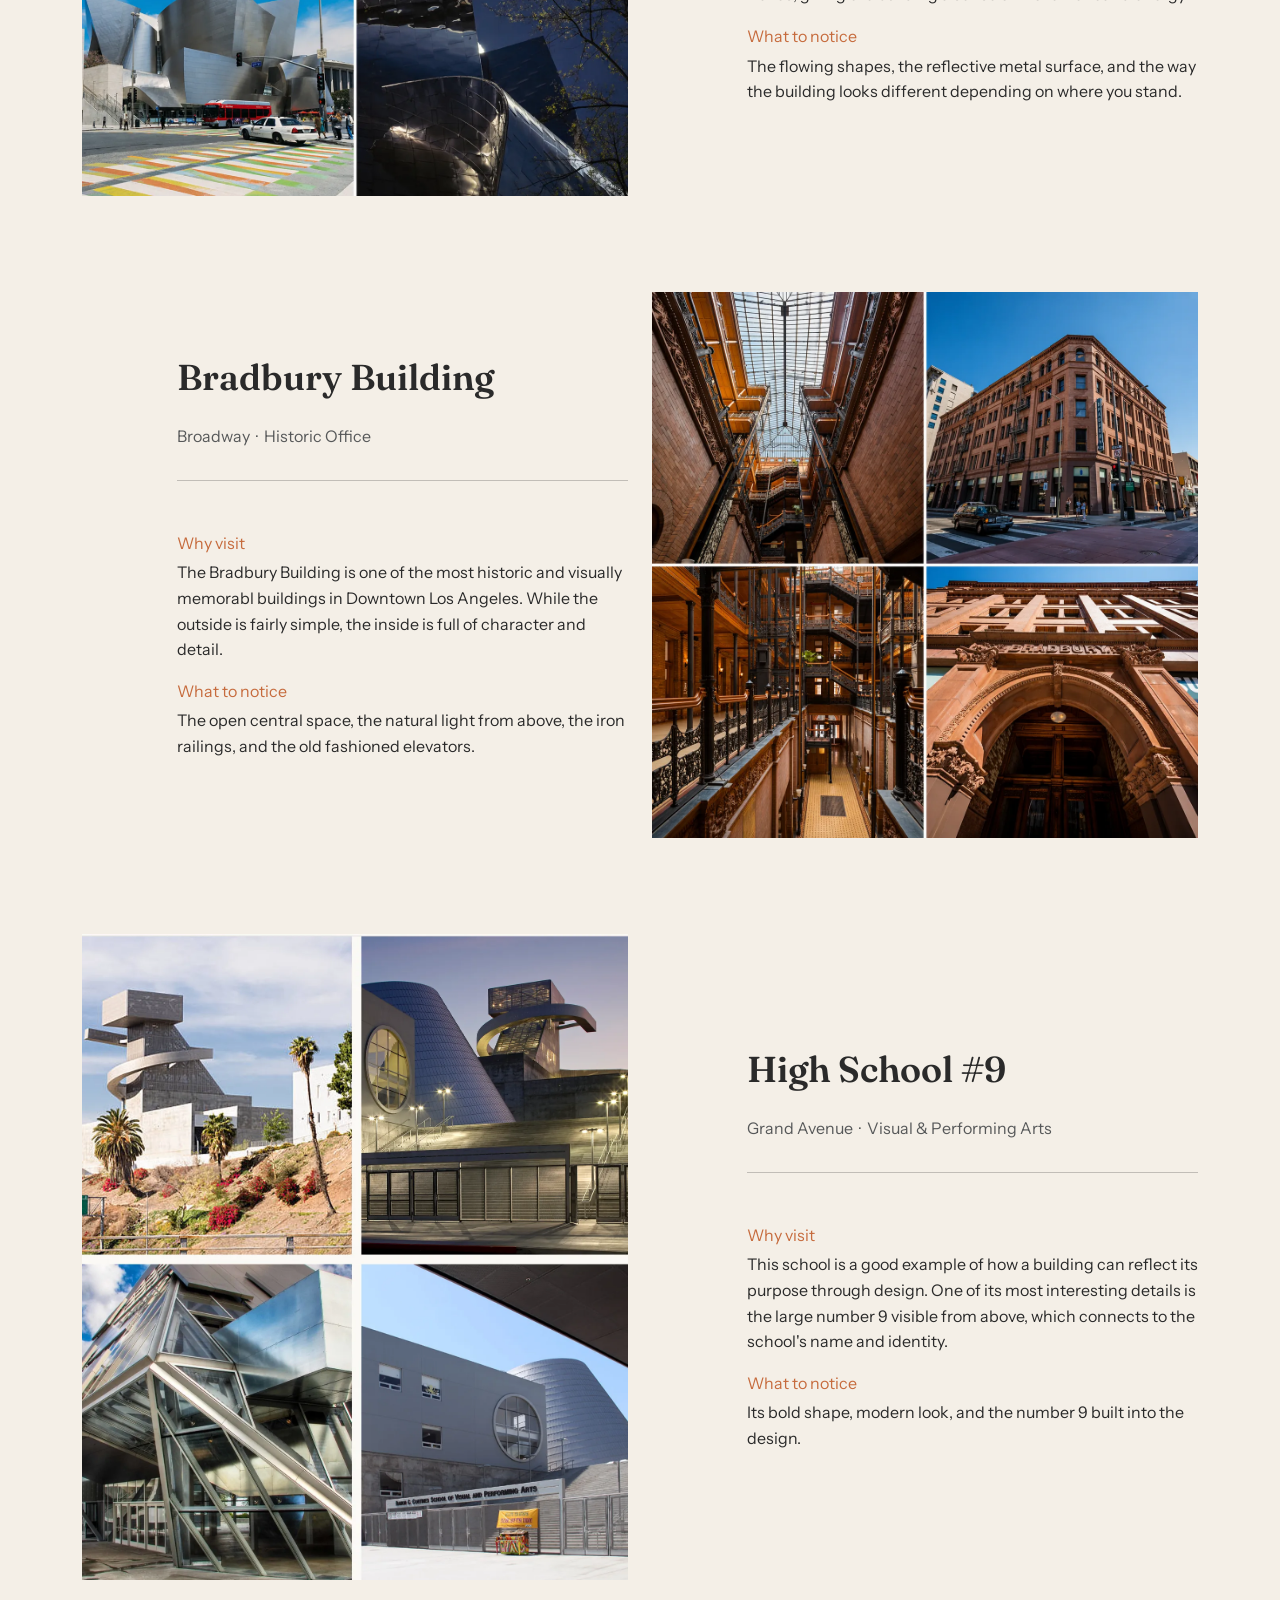
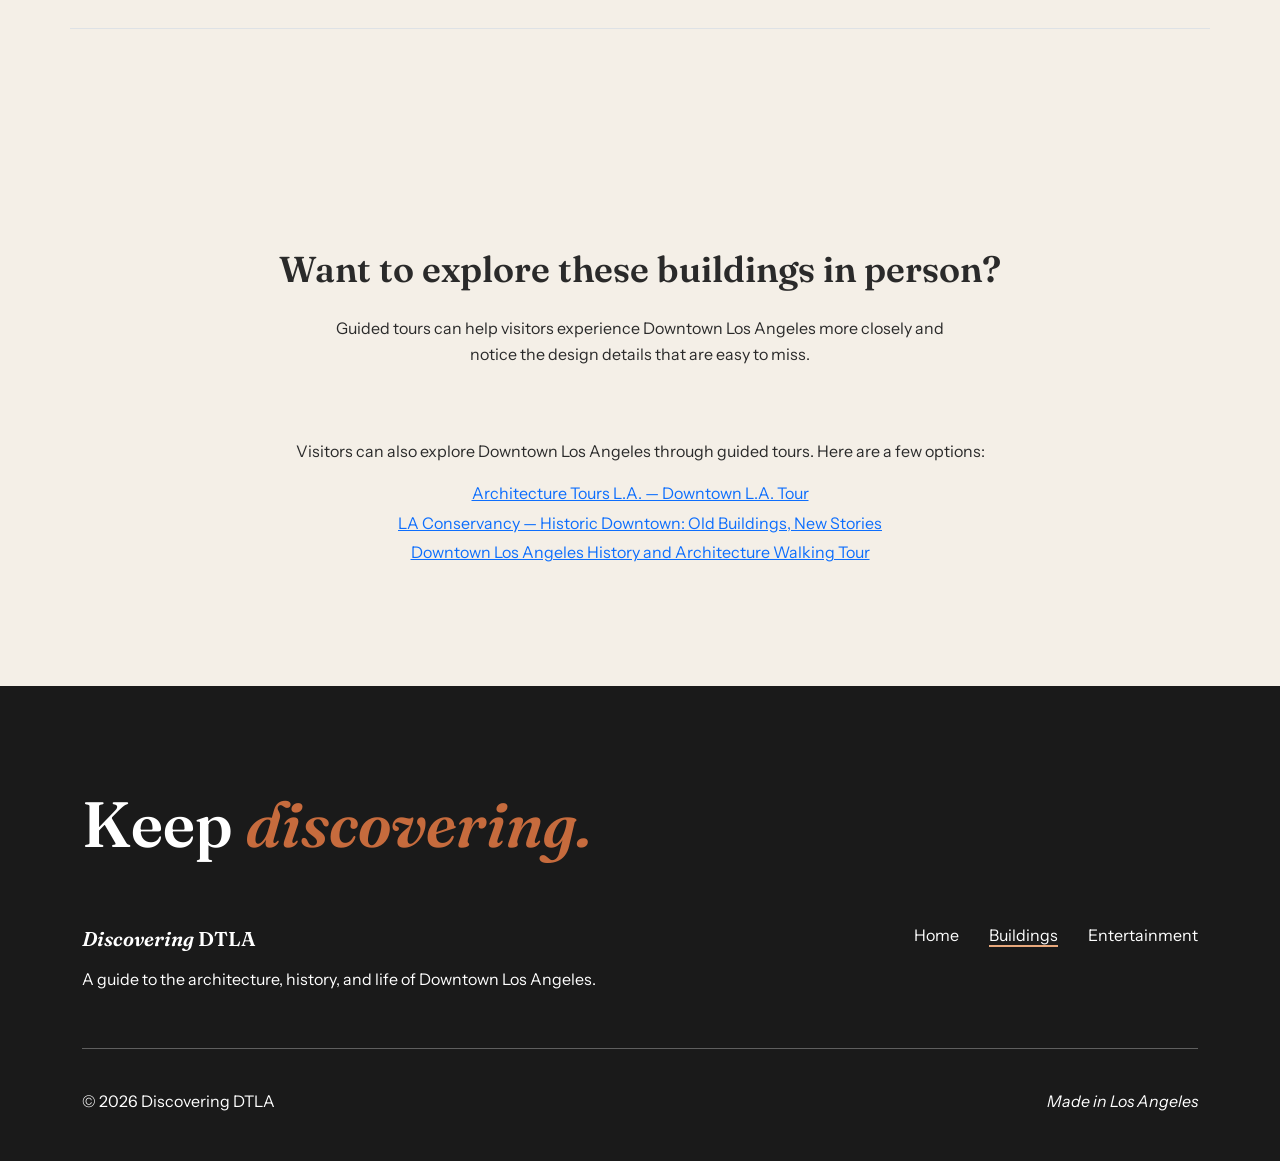
==== commit 2b0b5098: "fixed the nav" ====
--- a/buildings.html
+++ b/buildings.html
@@ -35,8 +35,8 @@
         <div class="collapse navbar-collapse" id="menu">
           <ul class="navbar-nav ms-auto">
             <li class="nav-item"><a class="nav-link" href="index.html">Home</a></li>
-            <li class="nav-item"><a class="nav-link" href="buildings.html">Buildings</a></li>
-            <li class="nav-item"><a class="nav-link active" href="entertainment.html">Entertainment</a></li>
+            <li class="nav-item"><a class="nav-link active" href="buildings.html">Buildings</a></li>
+            <li class="nav-item"><a class="nav-link" href="entertainment.html">Entertainment</a></li>
           </ul>
         </div>
 
@@ -263,8 +263,8 @@
         <nav class="col-md-6">
           <ul class="footer-links">
             <li><a href="index.html">Home</a></li>
-            <li><a href="buildings.html">Buildings</a></li>
-            <li><a href="entertainment.html" class="active">Entertainment</a></li>
+            <li><a href="buildings.html" class="active">Buildings</a></li>
+            <li><a href="entertainment.html">Entertainment</a></li>
           </ul>
         </nav>
       </div>
--- a/styles.css
+++ b/styles.css
@@ -201,75 +201,17 @@
     background-position: center;
 }
 
-/* Intro "Why These Buildings Matter" */
-.building-page-intro-section {
-    background-color: #EAE3D6;
-    padding: 5rem 3.5rem;
-}
-
-.building-page-intro-section h2 {
-    font-family: 'Playfair Display', serif;
-    font-size: clamp(1.8rem, 3vw, 2.4rem);
-    font-weight: 600;
-    line-height: 1.2;
-}
-
-.building-page-intro-section p {
-    font-size: 0.9rem;
-    color: #3a3a3a;
-    line-height: 1.8;
-}
-
 /* ── Buildings page building section ── */
 .buildings-page-section {
     background-color: #faf8f5;
     padding: 5rem 3.5rem;
 }
 
-.buildings-page-section-header {
-    padding-bottom: 2rem;
-    border-bottom: 1px solid #ddd9d3;
-    margin-bottom: 4rem;
-}
-
-.buildings-page-detail-header {
-    padding-bottom: 2rem;
-    border-bottom: 1px solid #ddd9d3;
-    margin-bottom: 4rem;
-}
-
-.buildings-page-section-header h2 {
-    font-family: 'Playfair Display', serif;
-    font-size: clamp(1.8rem, 3vw, 2.6rem);
-    font-weight: 600;
-    line-height: 1.2;
-}
-
-.buildings-page-section-header h2 em {
-    font-style: italic;
-}
 
 .sub-note {
     font-size: 0.85rem;
     color: #888;
     line-height: 1.7;
-}
-
-.building-page-location {
-    font-size: 0.7rem;
-    font-weight: 400;
-    letter-spacing: 0.06em;
-    text-transform: uppercase;
-    color: #999;
-    margin-bottom: 0.3rem;
-}
-
-.building-page-name {
-    font-family: 'Playfair Display', serif;
-    font-size: clamp(1.5rem, 2.5vw, 2.1rem);
-    font-weight: 600;
-    line-height: 1.15;
-    margin-bottom: 1.25rem;
 }
 
 .detail-label {
@@ -286,13 +228,6 @@
     margin-top: 0;
 }
 
-.building-page-desc {
-    font-size: 0.875rem;
-    color: #3a3a3a;
-    line-height: 1.8;
-    margin-bottom: 0;
-}
-
 footer {
     background-color: #1a1a1a;
     color: white;
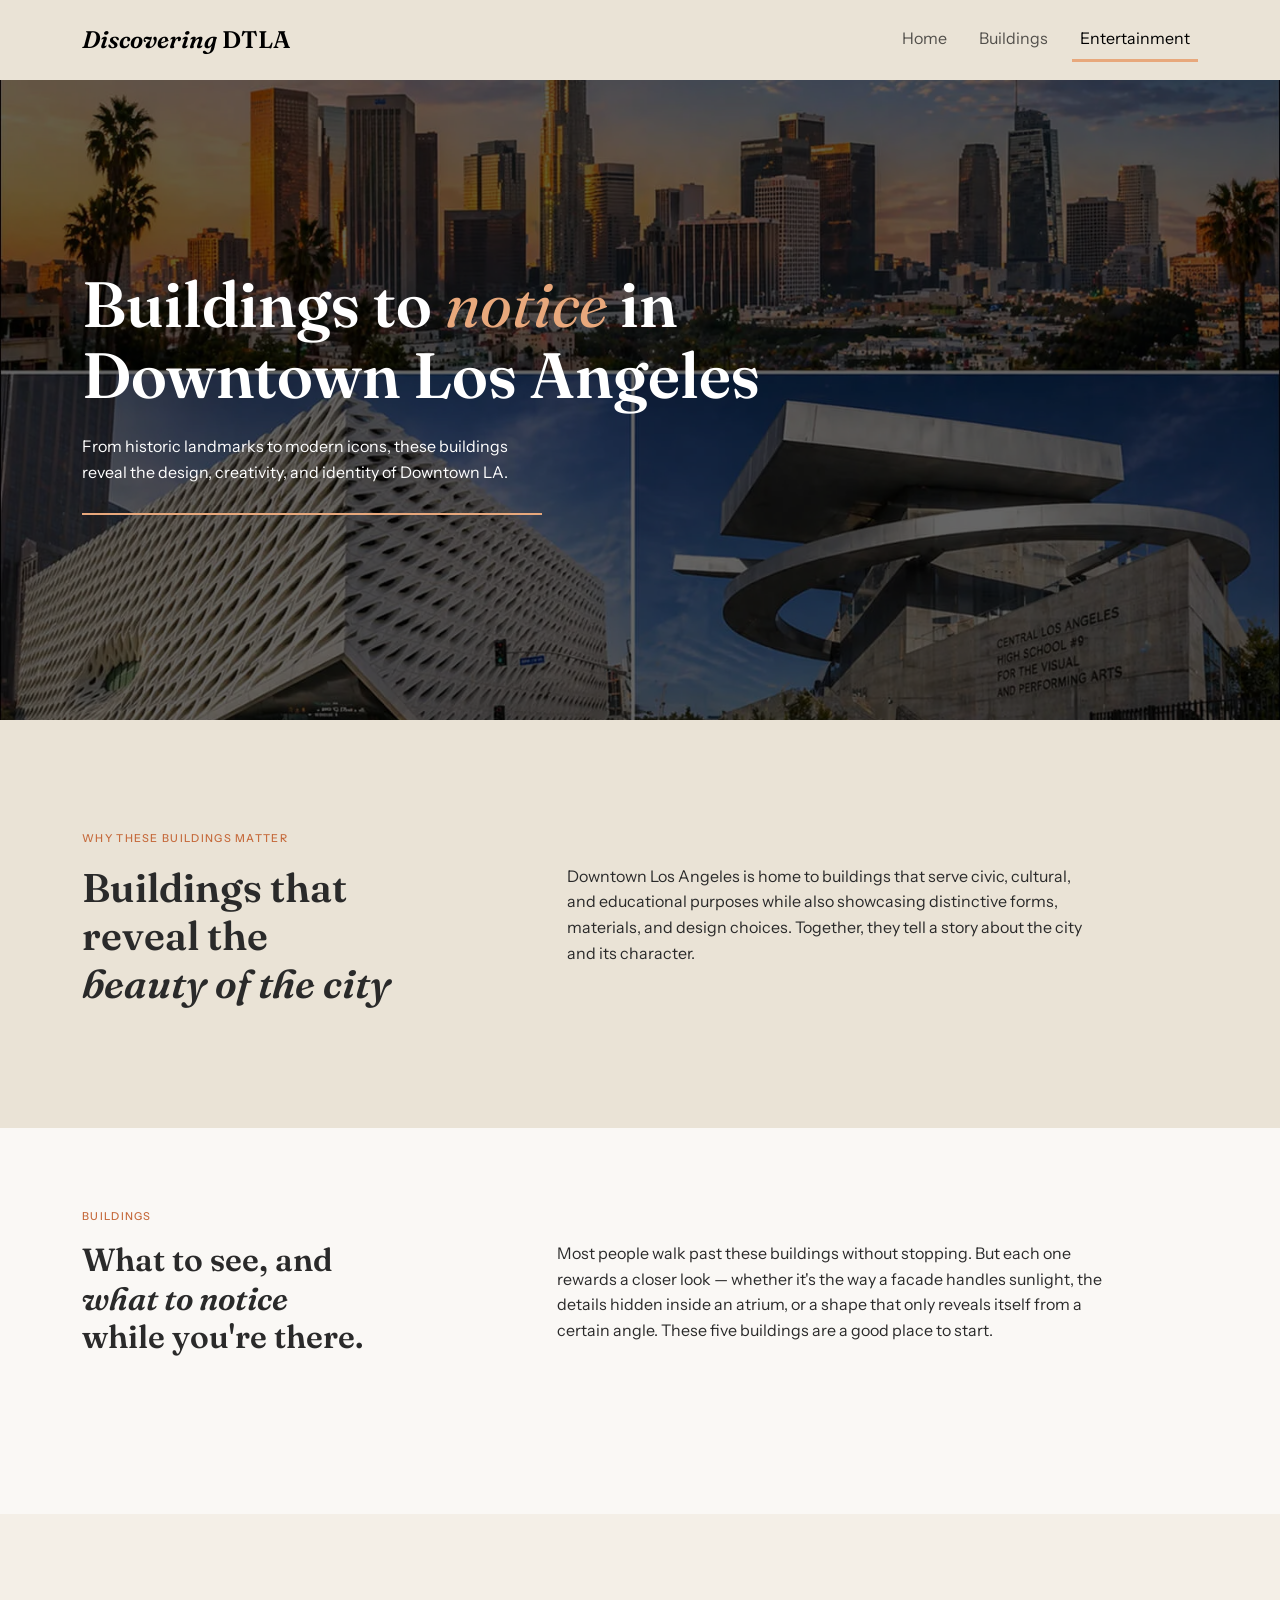
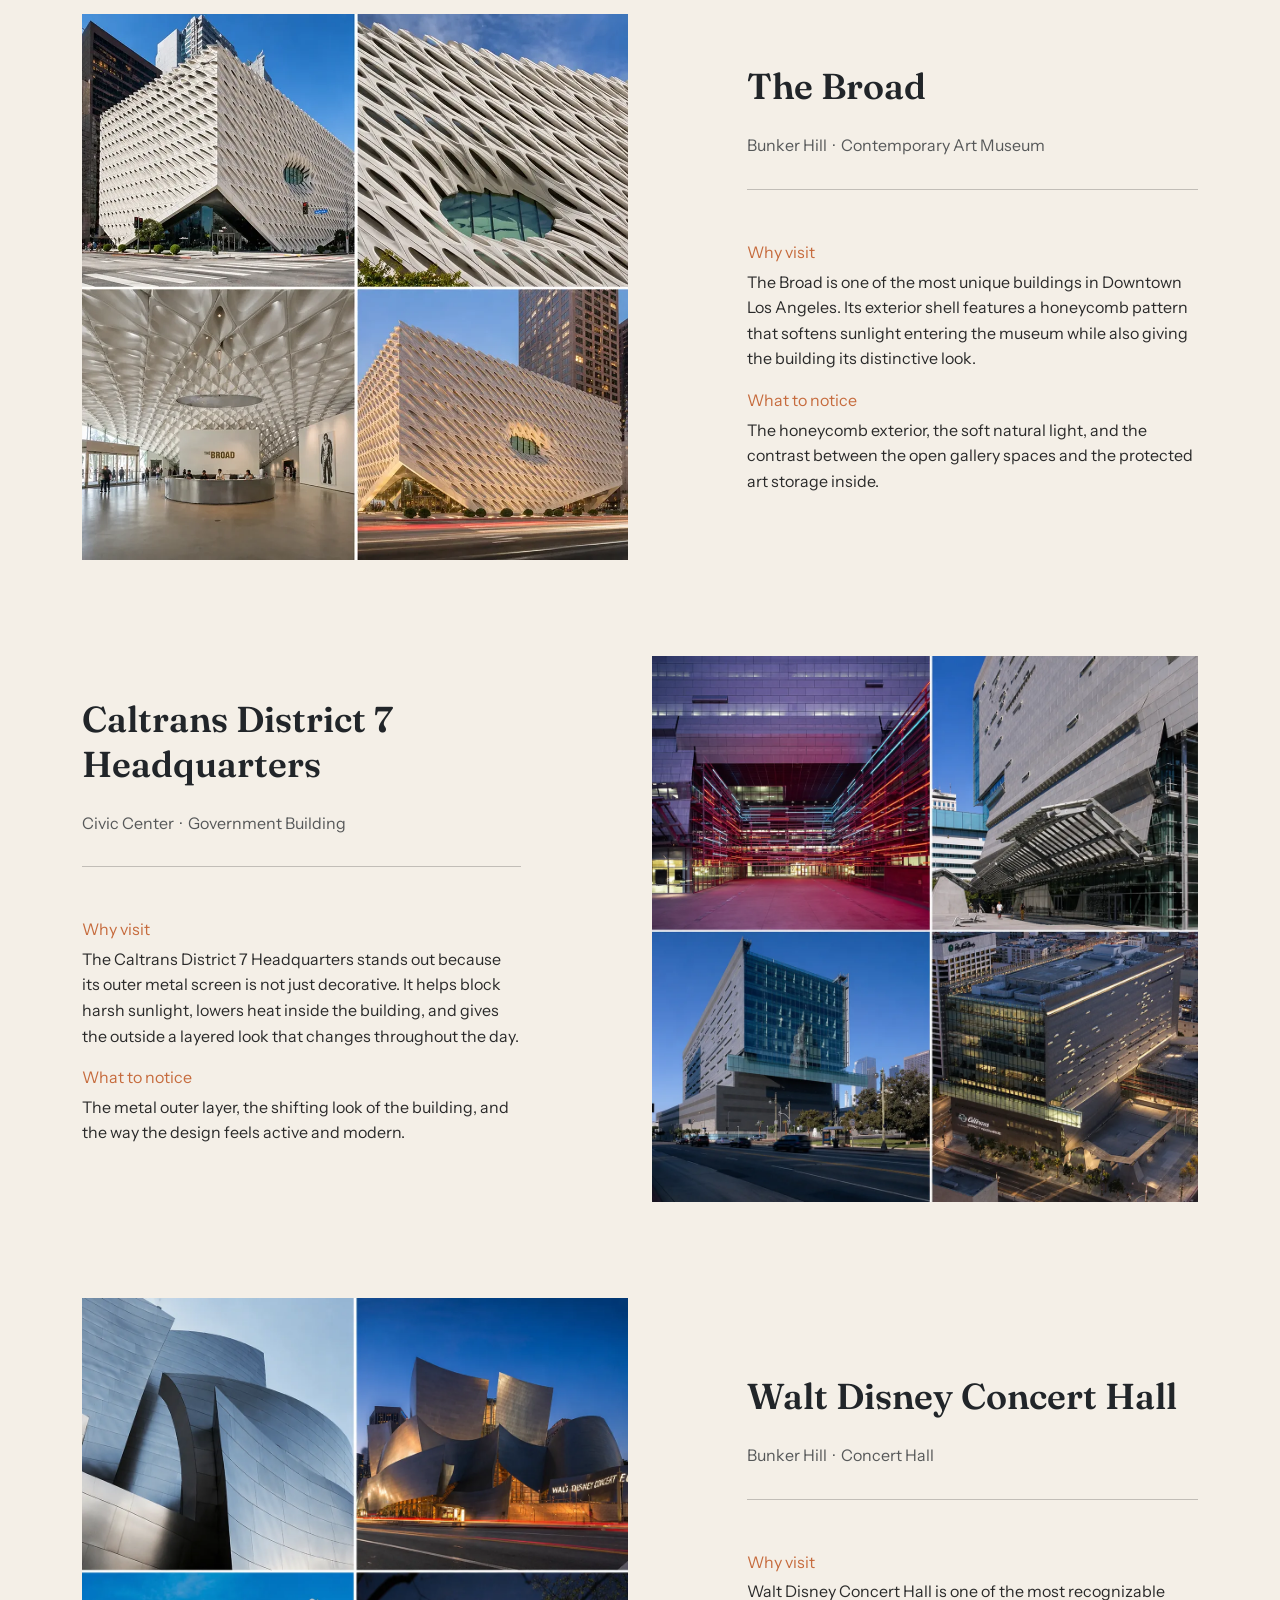
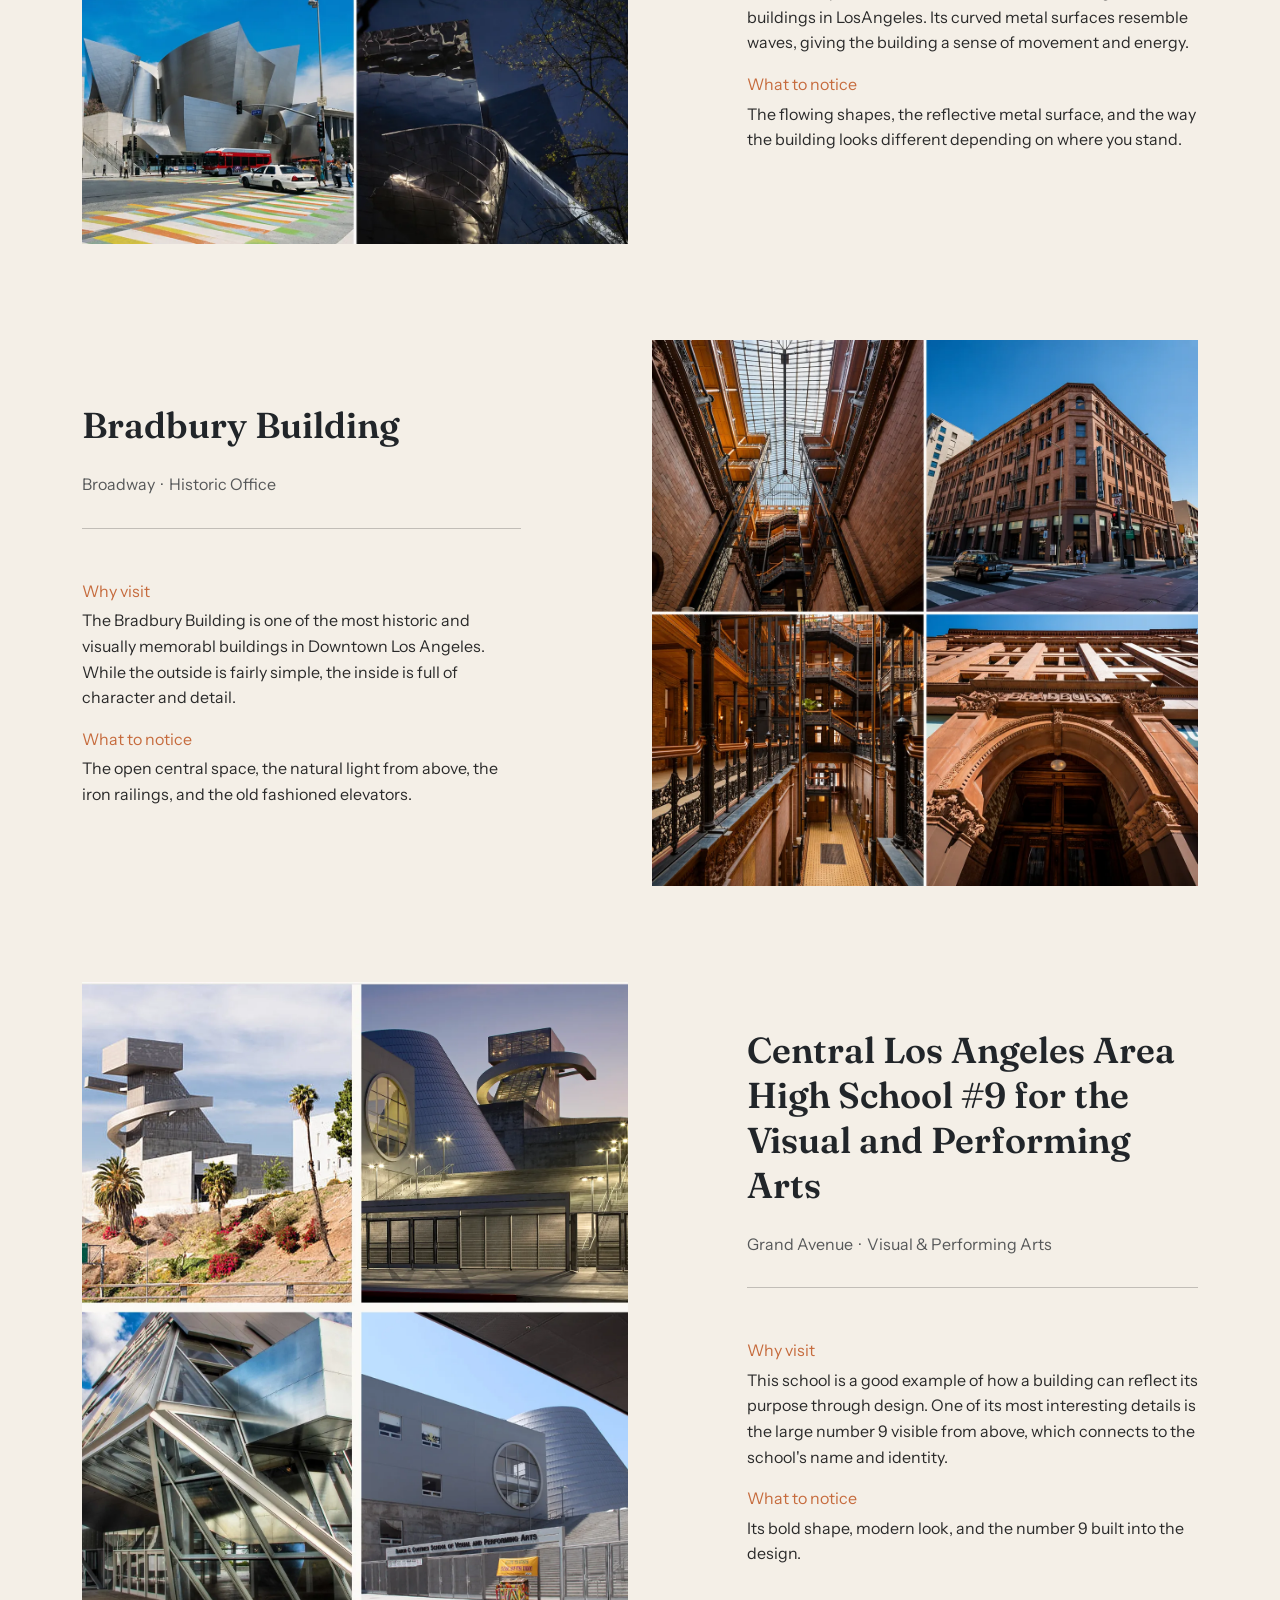
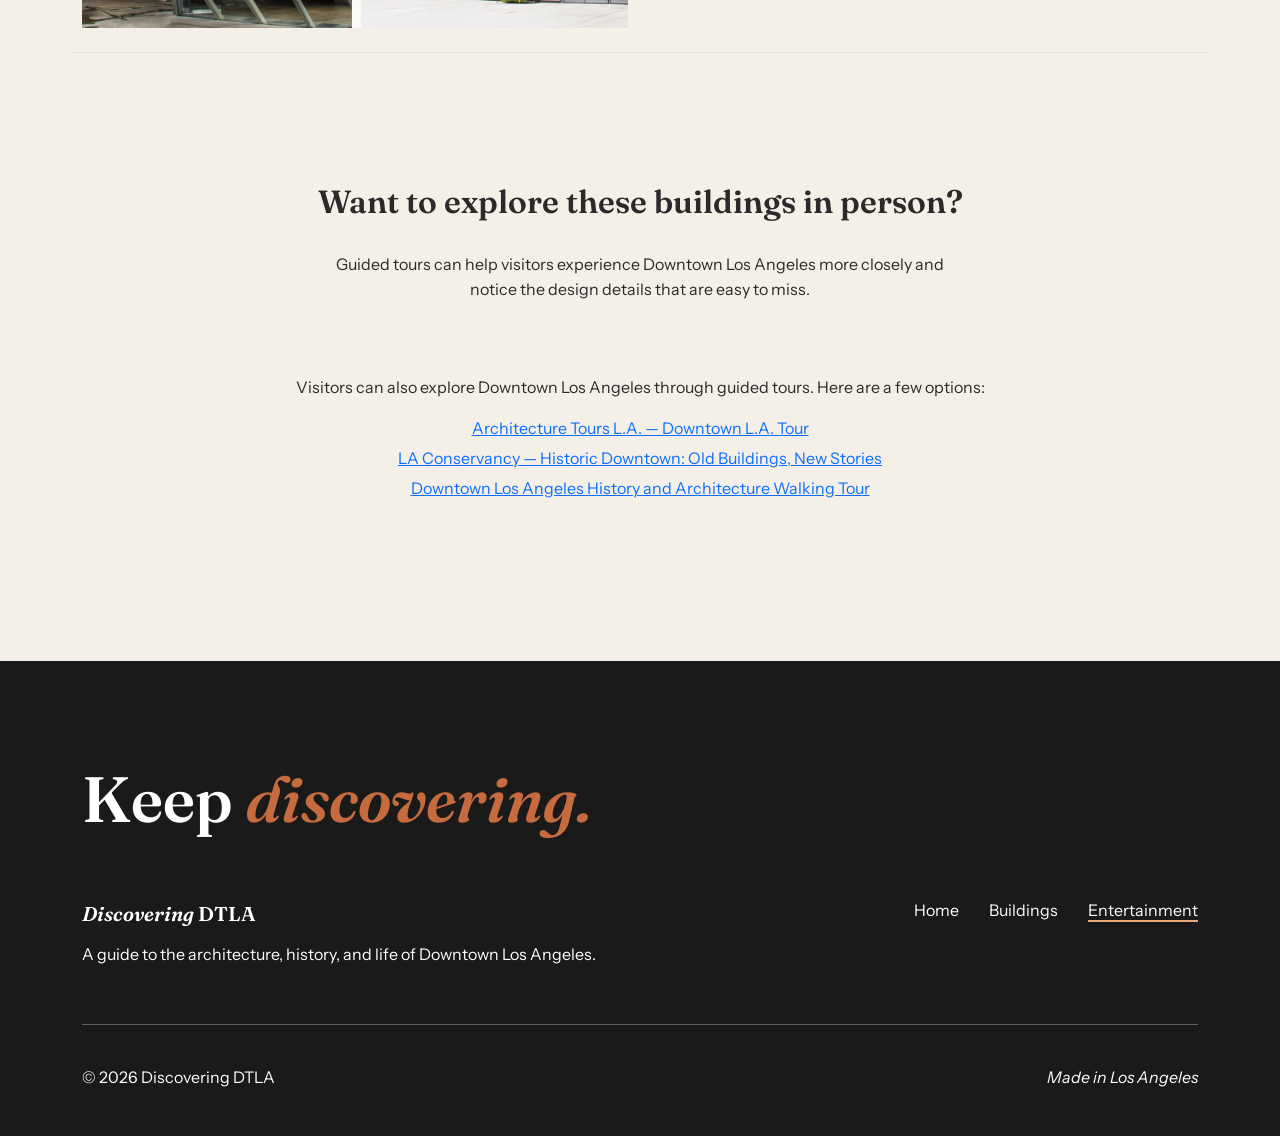
==== commit ede06742: "Update buildings.html Added hyperlinks to images and building titles" ====
--- a/buildings.html
+++ b/buildings.html
@@ -35,8 +35,8 @@
         <div class="collapse navbar-collapse" id="menu">
           <ul class="navbar-nav ms-auto">
             <li class="nav-item"><a class="nav-link" href="index.html">Home</a></li>
-            <li class="nav-item"><a class="nav-link active" href="buildings.html">Buildings</a></li>
-            <li class="nav-item"><a class="nav-link" href="entertainment.html">Entertainment</a></li>
+            <li class="nav-item"><a class="nav-link" href="buildings.html">Buildings</a></li>
+            <li class="nav-item"><a class="nav-link active" href="entertainment.html">Entertainment</a></li>
           </ul>
         </div>
 
@@ -45,7 +45,12 @@
   </header>
 
 
+
+
   <main>
+
+
+
 
     <!-- ── HERO ── -->
     <section class="hero buildings-hero">
@@ -69,7 +74,7 @@
 
         <div class="row g-5 align-items-start">
           <div class="col-md-5">
-            <h2>Buildings that reveal<br><span class="italic">the beauty of the city</span></h2>
+            <h2>Buildings that<br> reveal the<br><span class="italic">beauty of the city</span></h2>
           </div>
 
           <div class="col-lg-6">
@@ -77,6 +82,7 @@
               showcasing distinctive forms, materials, and design choices. Together, they tell a story about the city
               and its character.</p>
           </div>
+
         </div>
 
       </div>
@@ -94,16 +100,16 @@
           </div>
 
           <div class="col-lg-6 d-flex align-items-center">
-            <p>Each of these buildings carries details most visitors walk past. Here's where to begin.</p>
-          </div>
-        </div>
-      </div>
-
-      </div>
-
-    </section>
-
-    </div>
+            <p>Most people walk past these buildings without stopping. But each one rewards a closer look — whether it's
+              the way a facade handles sunlight, the details hidden inside an atrium, or a shape that only reveals
+              itself from a certain angle. These five buildings are a good place to start.</p>
+          </div>
+        </div>
+
+      </div>
+    </section>
+
+    
 
     <!-- 1. The Broad -->
 
@@ -111,34 +117,55 @@
       <div class="container">
 
         <div class="row align-items-center mb-5 pb-5">
+
           <div class="col-md-6 mb-b mb-md-0">
-            <img src="img/the_broad_collage.webp" class="img-fluid w-100" alt="The Broad Museum honeycomb Collage">
-          </div>
+            <a href="https://www.thebroad.org/" target="_blank" rel="noopener">
+              <img src="img/the_broad_collage.webp" class="img-fluid w-100" alt="The Broad Museum honeycomb Collage">
+            </a>
+          </div>
+
           <div class="col-md-5 offset-md-1">
-            <h2>The Broad</h2>
+
+            <a href="https://www.thebroad.org/" target="_blank" rel="noopener" class="text-decoration-none text-dark">
+              <h2>The Broad</h2>
+            </a>
+
             <div class="text-muted mb-3">Bunker Hill &nbsp;·&nbsp; Contemporary Art Museum</div>
             <hr>
             <div class="orange mb-1">Why visit</div>
-            <p>The Broad is one of the most unique buildings in Downtown Los Angeles. Its
-              exterior
-              shell features a honeycomb pattern that softens sunlight entering the museum while also giving the
-              building
-              its distinctive look.</p>
+            <p>The Broad is one of the most unique buildings in Downtown Los Angeles. Its exterior shell features a honeycomb
+               pattern that softens sunlight entering the museum while also giving the building its distinctive look.
+            </p>
             <div class="orange mb-1">What to notice</div>
             <p>The honeycomb exterior, the soft natural light, and the contrast between the
-              open gallery spaces and the protected art storage inside.</p>
-          </div>
+              open gallery spaces and the protected art storage inside.
+            </p>
+
+          </div>
+
         </div>
 
 
         <!-- 2. Caltrans District 7 Headquarters -->
 
         <div class="row align-items-center mb-5 pb-5 flex-md-row-reverse">
+
           <div class="col-md-6 mb-4 mb-md-0">
-            <img src="img/caltrans_collage.webp" class="img-fluid w-100" alt="The Caltrans District 7 Headquarters">
-          </div>
-          <div class="col-md-5 offset-md-1">
-            <h2>Caltrans District 7 Headquarters</h2>
+
+            <a href="https://www.archdaily.com/206947/flashback-caltrans-district-7-headquarters-morphosis"
+              target="_blank" rel="noopener">
+              <img src="img/caltrans_collage.webp" class="img-fluid w-100" alt="The Caltrans District 7 Headquarters">
+            </a>
+            
+          </div>
+
+          <div class="col-md-5 me-auto pe-md-4">
+
+            <a href="https://www.archdaily.com/206947/flashback-caltrans-district-7-headquarters-morphosis"
+              target="_blank" rel="noopener" class="text-decoration-none text-dark">
+              <h2>Caltrans District 7 Headquarters</h2>
+            </a>
+
             <p class="text-muted mb-3">Civic Center &nbsp;·&nbsp; Government Building</p>
             <hr>
             <p class="orange mb-1">Why visit</p>
@@ -146,18 +173,31 @@
               helps block harsh sunlight, lowers heat inside the building, and gives the outside a layered look that
               changes throughout the day.</p>
             <p class="orange mb-1">What to notice</p>
-            <p>The metal outer layer, the shifting look of the building, and the way the design feels active and modern.
-            </p>
-          </div>
+            <p>The metal outer layer, the shifting look of the building, and the way the design feels active and modern.</p>
+
+          </div>
+
         </div>
 
         <!-- 3. Walt Disney Concert Hall -->
         <div class="row align-items-center mb-5 pb-5">
+
           <div class="col-md-6 mb-4 mb-md-0">
-            <img src="img/disney_collage.webp" class="img-fluid w-100" alt="The Walt Disney Concert Hall">
-          </div>
+
+            <a href="https://www.discoverlosangeles.com/things-to-do/walt-disney-concert-hall-a-los-angeles-cultural-icon"
+              target="_blank" rel="noopener">
+              <img src="img/disney_collage.webp" class="img-fluid w-100" alt="The Walt Disney Concert Hall">
+            </a>
+
+          </div>
+
           <div class="col-md-5 offset-md-1">
-            <h2>Walt Disney Concert Hall</h2>
+
+            <a href="https://www.discoverlosangeles.com/things-to-do/walt-disney-concert-hall-a-los-angeles-cultural-icon"
+              target="_blank" rel="noopener" class="text-decoration-none text-dark">
+              <h2>Walt Disney Concert Hall</h2>
+            </a>
+
             <div class="text-muted mb-3">Bunker Hill &nbsp;·&nbsp; Concert Hall</div>
             <hr>
             <div class="orange mb-1">Why visit</div>
@@ -165,18 +205,33 @@
               surfaces resemble waves, giving the building a sense of movement and energy.</p>
             <div class="orange mb-1">What to notice</div>
             <p>The flowing shapes, the reflective metal surface, and the way the building looks different depending on
-              where you stand.</p>
-          </div>
+              where you stand.
+            </p>
+
+          </div>
+
         </div>
 
         <!-- 4. Bradbury Building -->
 
         <div class="row align-items-center mb-5 pb-5 flex-md-row-reverse">
+
           <div class="col-md-6 mb-4 mb-md-0">
-            <img src="img/bradbury_collage.webp" class="img-fluid w-100" alt="The Historical Bradbury Building">
-          </div>
-          <div class="col-md-5 offset-md-1">
-            <h2>Bradbury Building</h2>
+
+            <a href="https://www.pbssocal.org/shows/lost-la/los-angeles-in-buildings-the-bradbury-building"
+              target="_blank" rel="noopener">
+              <img src="img/bradbury_collage.webp" class="img-fluid w-100" alt="The Historical Bradbury Building">
+            </a>
+
+          </div>
+
+          <div class="col-md-5 me-auto pe-md-4">
+
+            <a href="https://www.pbssocal.org/shows/lost-la/los-angeles-in-buildings-the-bradbury-building"
+              target="_blank" rel="noopener" class="text-decoration-none text-dark">
+              <h2>Bradbury Building</h2>
+            </a>
+
             <p class="text-muted mb-3">Broadway &nbsp;·&nbsp; Historic Office</p>
             <hr>
             <p class="orange mb-1">Why visit</p>
@@ -185,18 +240,32 @@
             <p class="orange mb-1">What to notice</p>
             <p>The open central space, the natural light from above, the iron railings, and the old fashioned elevators.
             </p>
-          </div>
+
+          </div>
+
         </div>
 
         <!-- 5. High School #9 -->
 
-        <div class="row align-items-center mb-5 pb-5 border-bottom">
+        <div class="row align-items-center border-bottom pb-4">
+
           <div class="col-md-6 mb-4 mb-md-0">
-            <img src="img/central_la_high_school_9_collage.webp" class="img-fluid w-100"
-              alt="The Central Los Angeles Area High School #9">
-          </div>
+
+            <a href="https://coop-himmelblau.at/projects/central-los-angeles-area-high-school-9-for-the-visual-and-performing-arts/"
+              target="_blank" rel="noopener">
+              <img src="img/central_la_high_school_9_collage.webp" class="img-fluid w-100"
+                alt="The Central Los Angeles Area High School #9">
+            </a>
+
+          </div>
+
           <div class="col-md-5 offset-md-1">
-            <h2>High School #9</h2>
+
+            <a href="https://coop-himmelblau.at/projects/central-los-angeles-area-high-school-9-for-the-visual-and-performing-arts/"
+              target="_blank" rel="noopener" class="text-decoration-none text-dark">
+              <h2>Central Los Angeles Area High School #9 for the Visual and Performing Arts</h2>
+            </a>
+
             <p class="text-muted mb-3">Grand Avenue &nbsp;·&nbsp; Visual &amp; Performing Arts</p>
             <hr>
             <p class="orange mb-1">Why visit</p>
@@ -206,17 +275,20 @@
 
             <p class="orange mb-1">What to notice</p>
             <p>Its bold shape, modern look, and the number 9 built into the design.</p>
-          </div>
-        </div>
-
-      </div>
-
+
+          </div>
+
+        </div>
+
+      </div>
     </section>
 
     <!-- ── TOURS ── -->
-    <section class="explore-section text-center">
-      <div class="container">
+    <section class="buildings-explore-section text-center">
+      <div class="container">
+
         <div class="row g-5">
+
           <div class="col-12 text-center mb-2">
             <h2>Want to explore these buildings in person?</h2>
             <p class="lead-text mx-auto" style="max-width: 620px;">Guided tours can help visitors experience Downtown
@@ -228,6 +300,7 @@
             <p class="sub-text">Visitors can also explore Downtown Los Angeles through guided tours. Here are a few
               options:
             </p>
+
             <div class="d-flex flex-column align-items-center gap-1 mt-2">
               <a class="tour-link" href="https://www.architecturetoursla.com/" target="_blank"
                 rel="noopener">Architecture Tours L.A. — Downtown L.A. Tour</a>
@@ -238,14 +311,18 @@
                 href="https://www.viator.com/tours/Los-Angeles/Downtown-Los-Angeles-History-and-Architecture-Walking-Tour/d645-5540DTLAARCH"
                 target="_blank" rel="noopener">Downtown Los Angeles History and Architecture Walking Tour</a>
             </div>
-          </div>
-        </div>
-      </div>
-    </section>
+
+          </div>
+          
+        </div>
+
+      </div>
+    </section>
+
+
+
+
   </main>
-
-
-
 
 
 
@@ -263,8 +340,8 @@
         <nav class="col-md-6">
           <ul class="footer-links">
             <li><a href="index.html">Home</a></li>
-            <li><a href="buildings.html" class="active">Buildings</a></li>
-            <li><a href="entertainment.html">Entertainment</a></li>
+            <li><a href="buildings.html">Buildings</a></li>
+            <li><a href="entertainment.html" class="active">Entertainment</a></li>
           </ul>
         </nav>
       </div>
--- a/styles.css
+++ b/styles.css
@@ -207,6 +207,9 @@
     padding: 5rem 3.5rem;
 }
 
+.buildings-explore-section {
+    padding: 50px 0 160px 0;
+}
 
 .sub-note {
     font-size: 0.85rem;
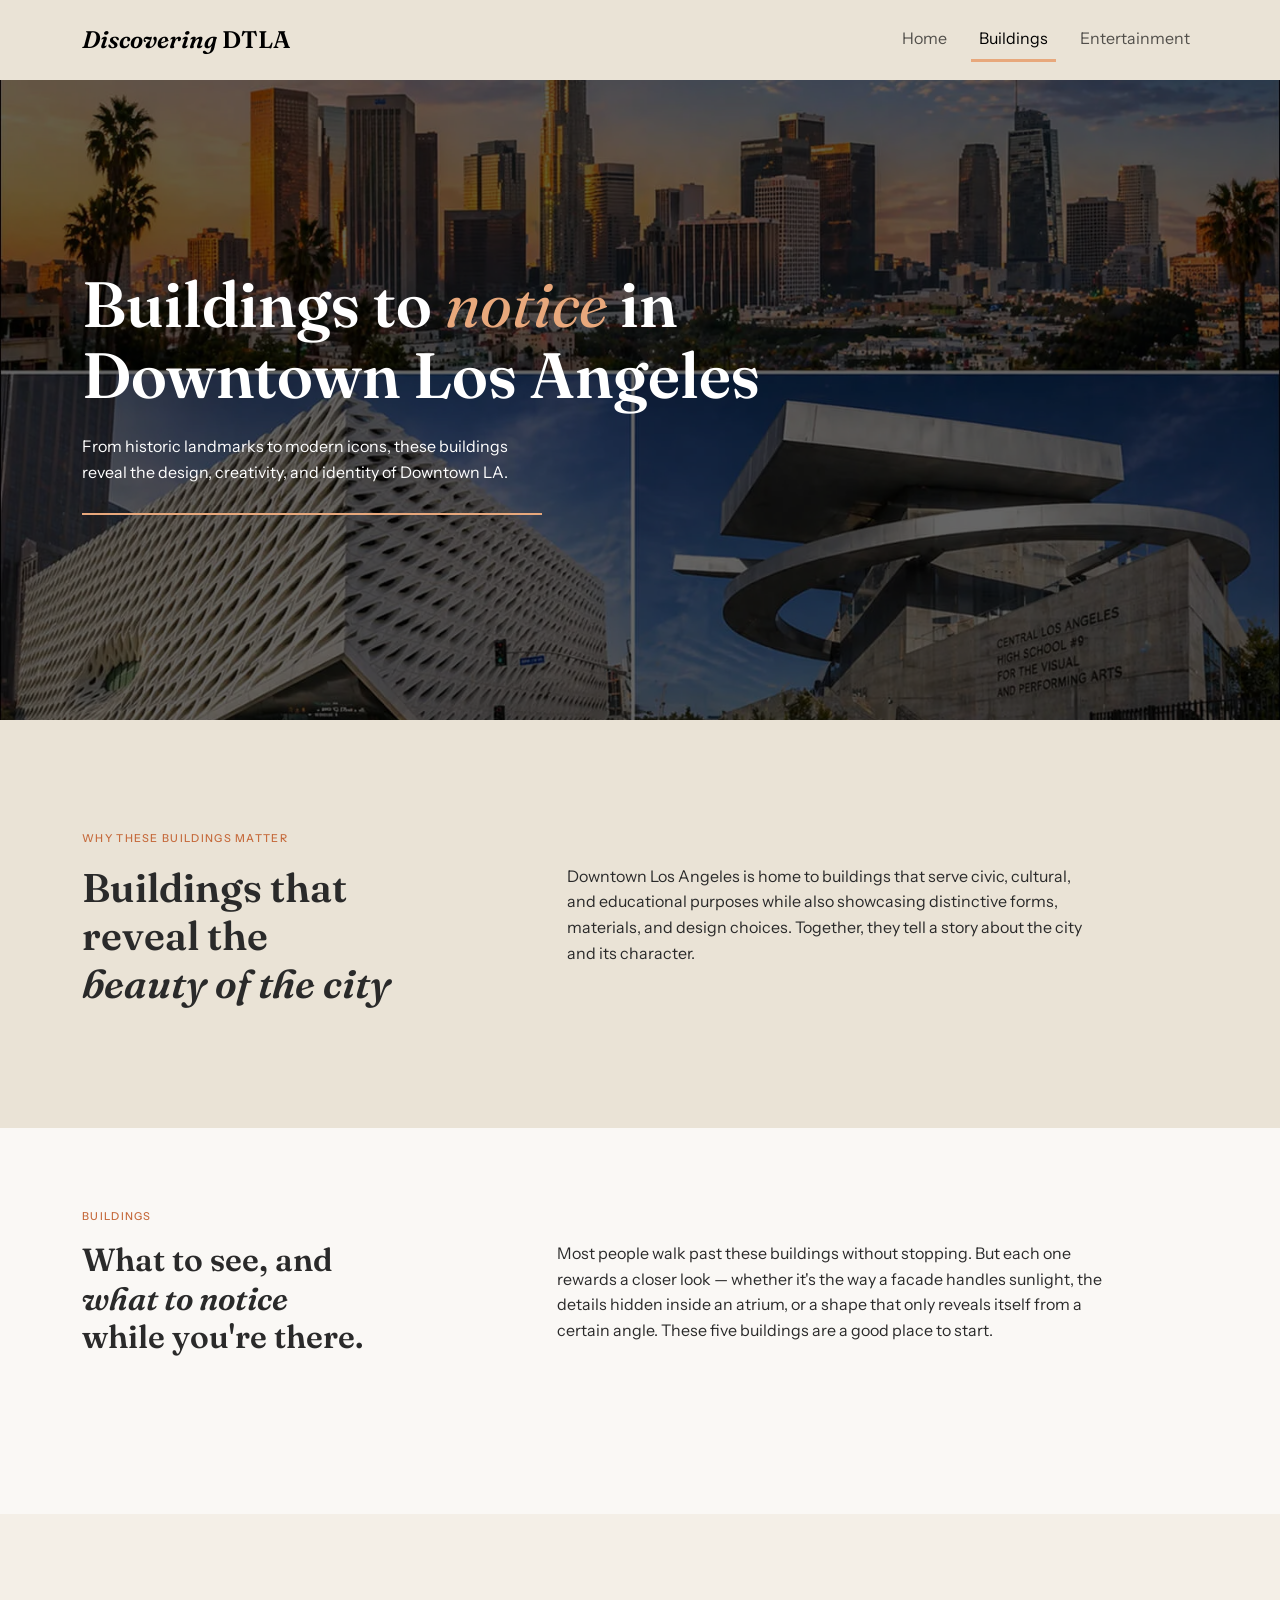
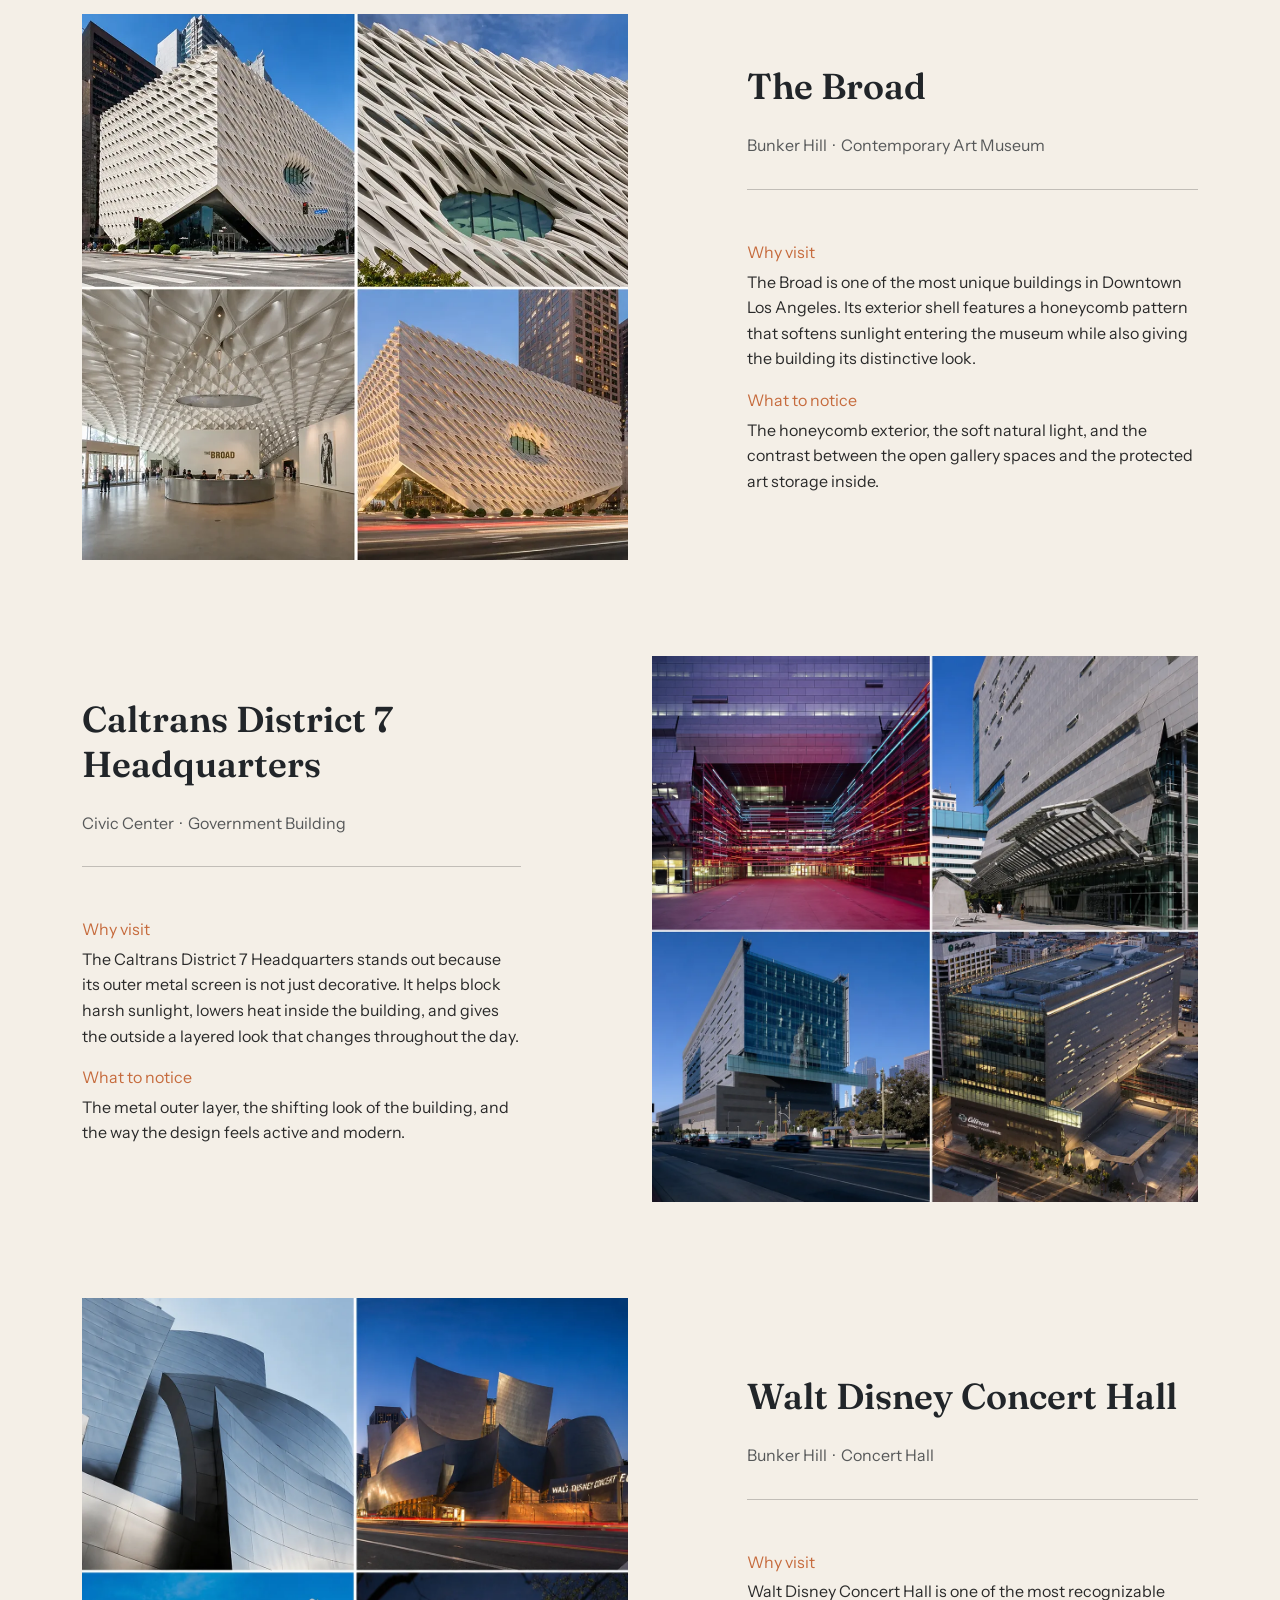
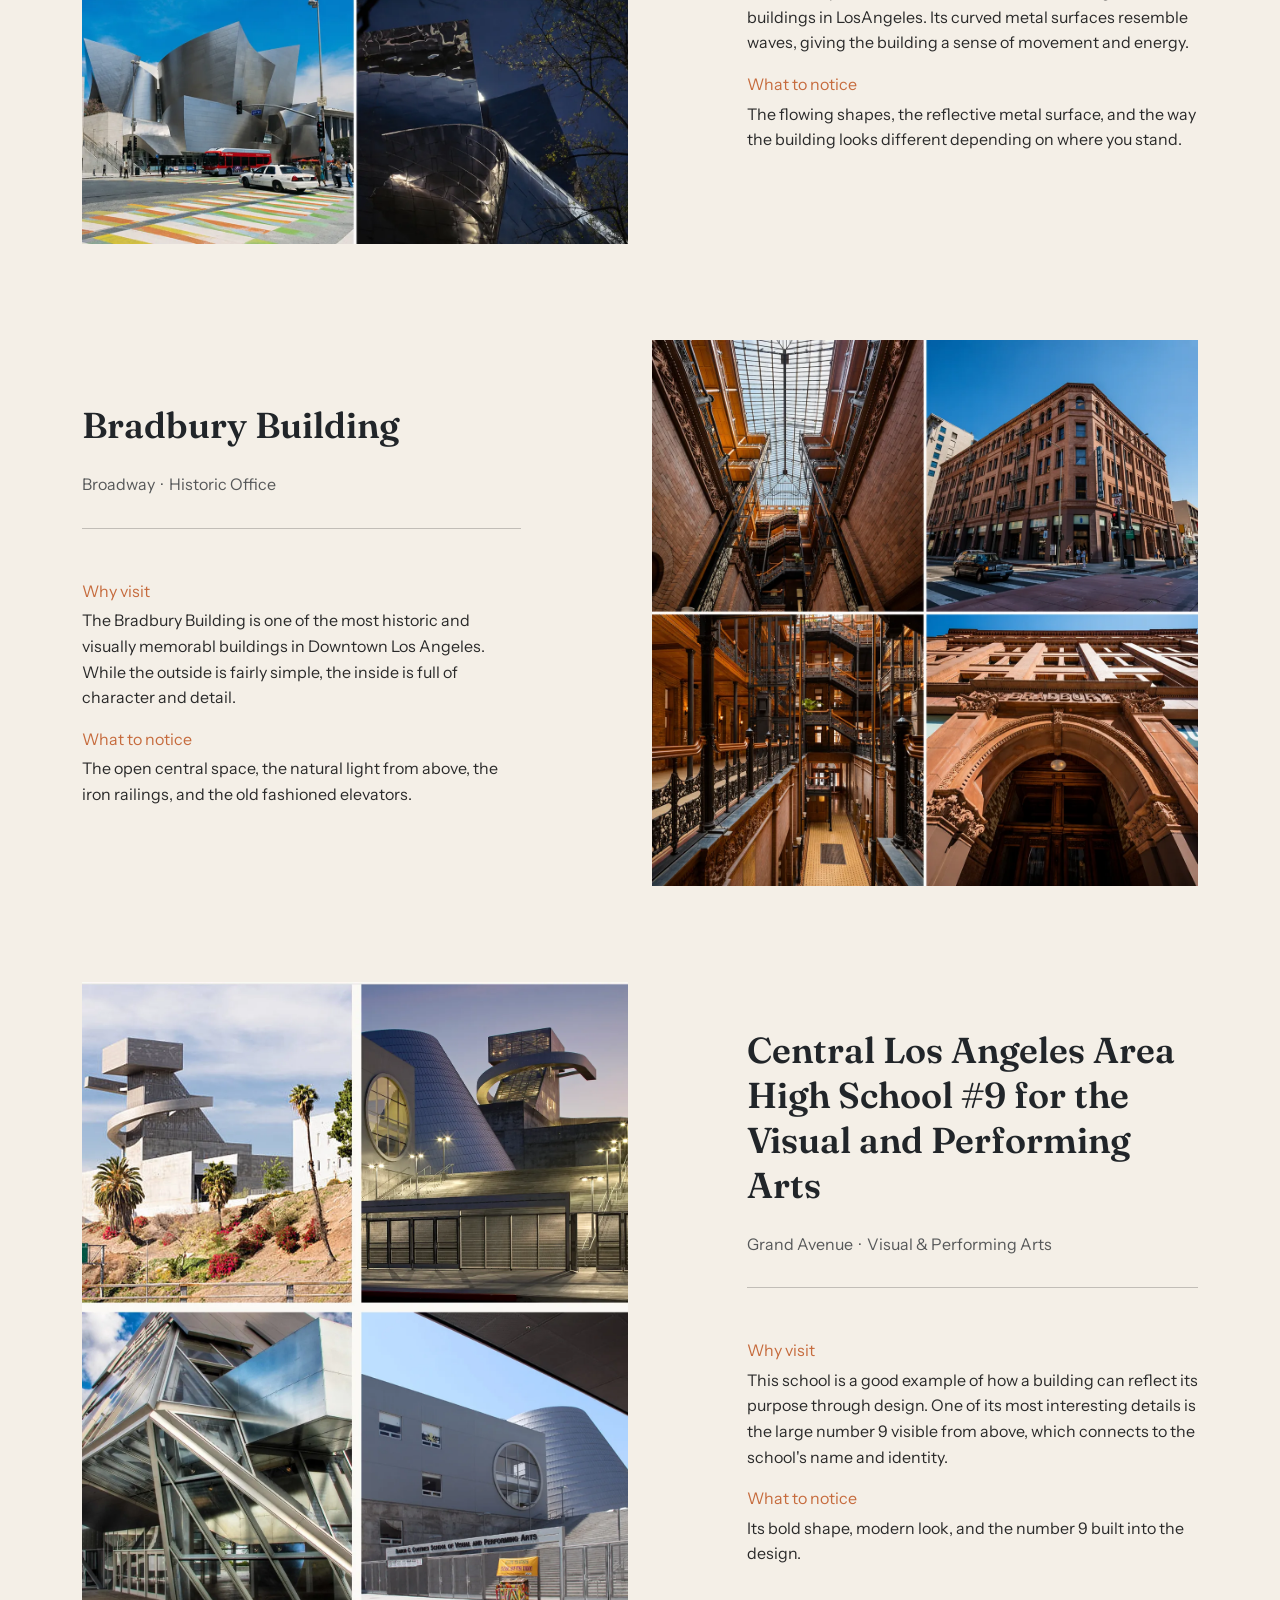
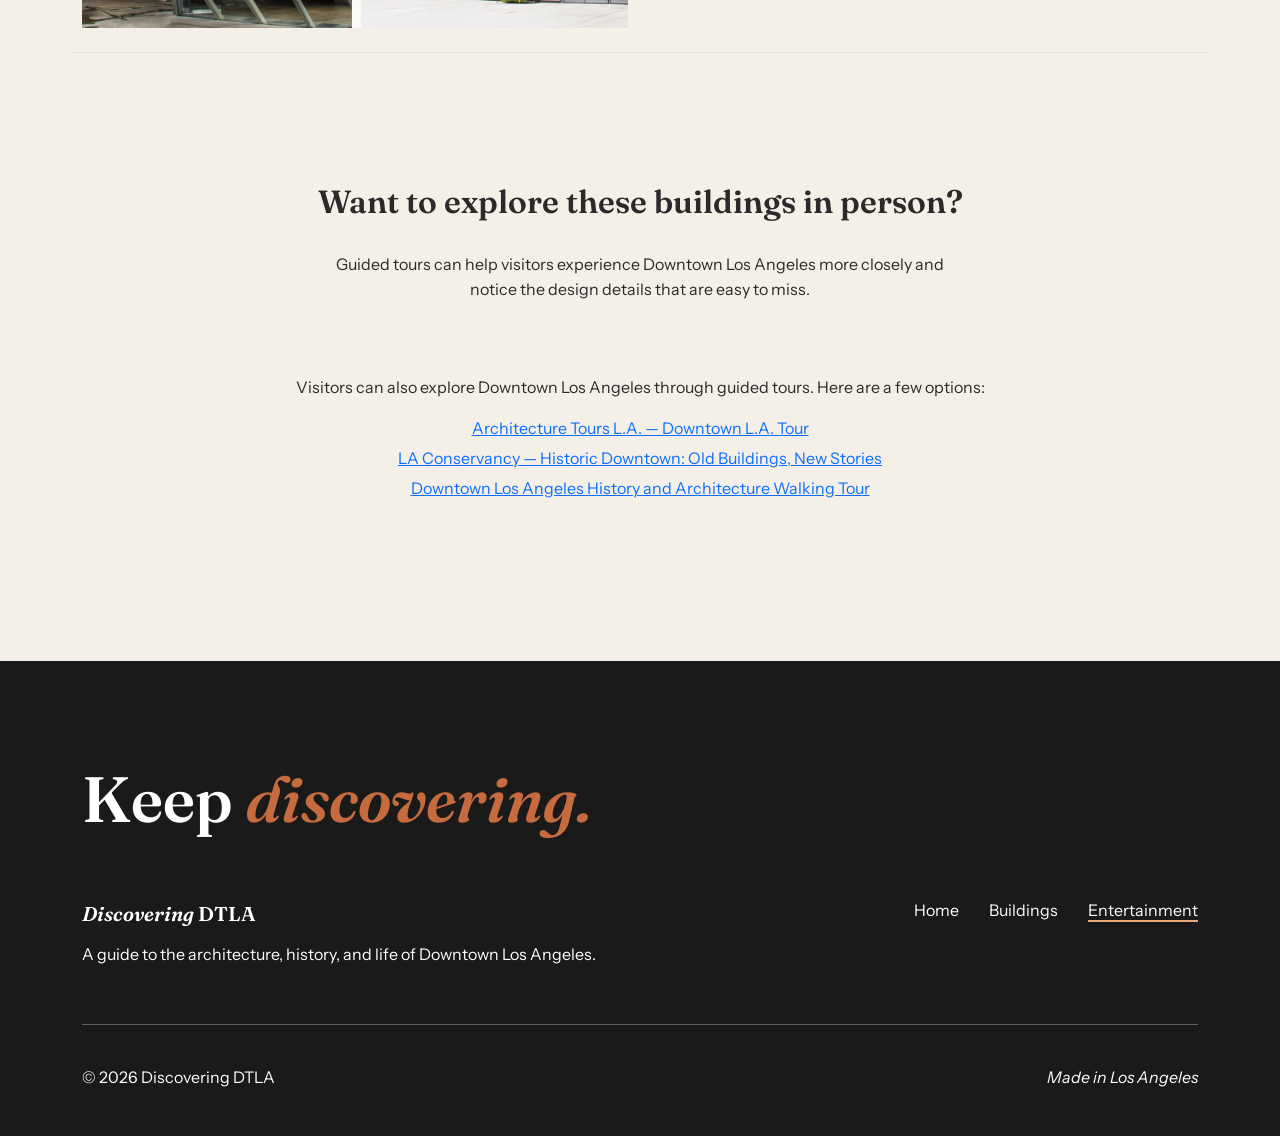
==== commit 024eb370: "Update buildings.html Moved "active" to buildings nav-item" ====
--- a/buildings.html
+++ b/buildings.html
@@ -35,8 +35,8 @@
         <div class="collapse navbar-collapse" id="menu">
           <ul class="navbar-nav ms-auto">
             <li class="nav-item"><a class="nav-link" href="index.html">Home</a></li>
-            <li class="nav-item"><a class="nav-link" href="buildings.html">Buildings</a></li>
-            <li class="nav-item"><a class="nav-link active" href="entertainment.html">Entertainment</a></li>
+            <li class="nav-item"><a class="nav-link active" href="buildings.html">Buildings</a></li>
+            <li class="nav-item"><a class="nav-link" href="entertainment.html">Entertainment</a></li>
           </ul>
         </div>
 
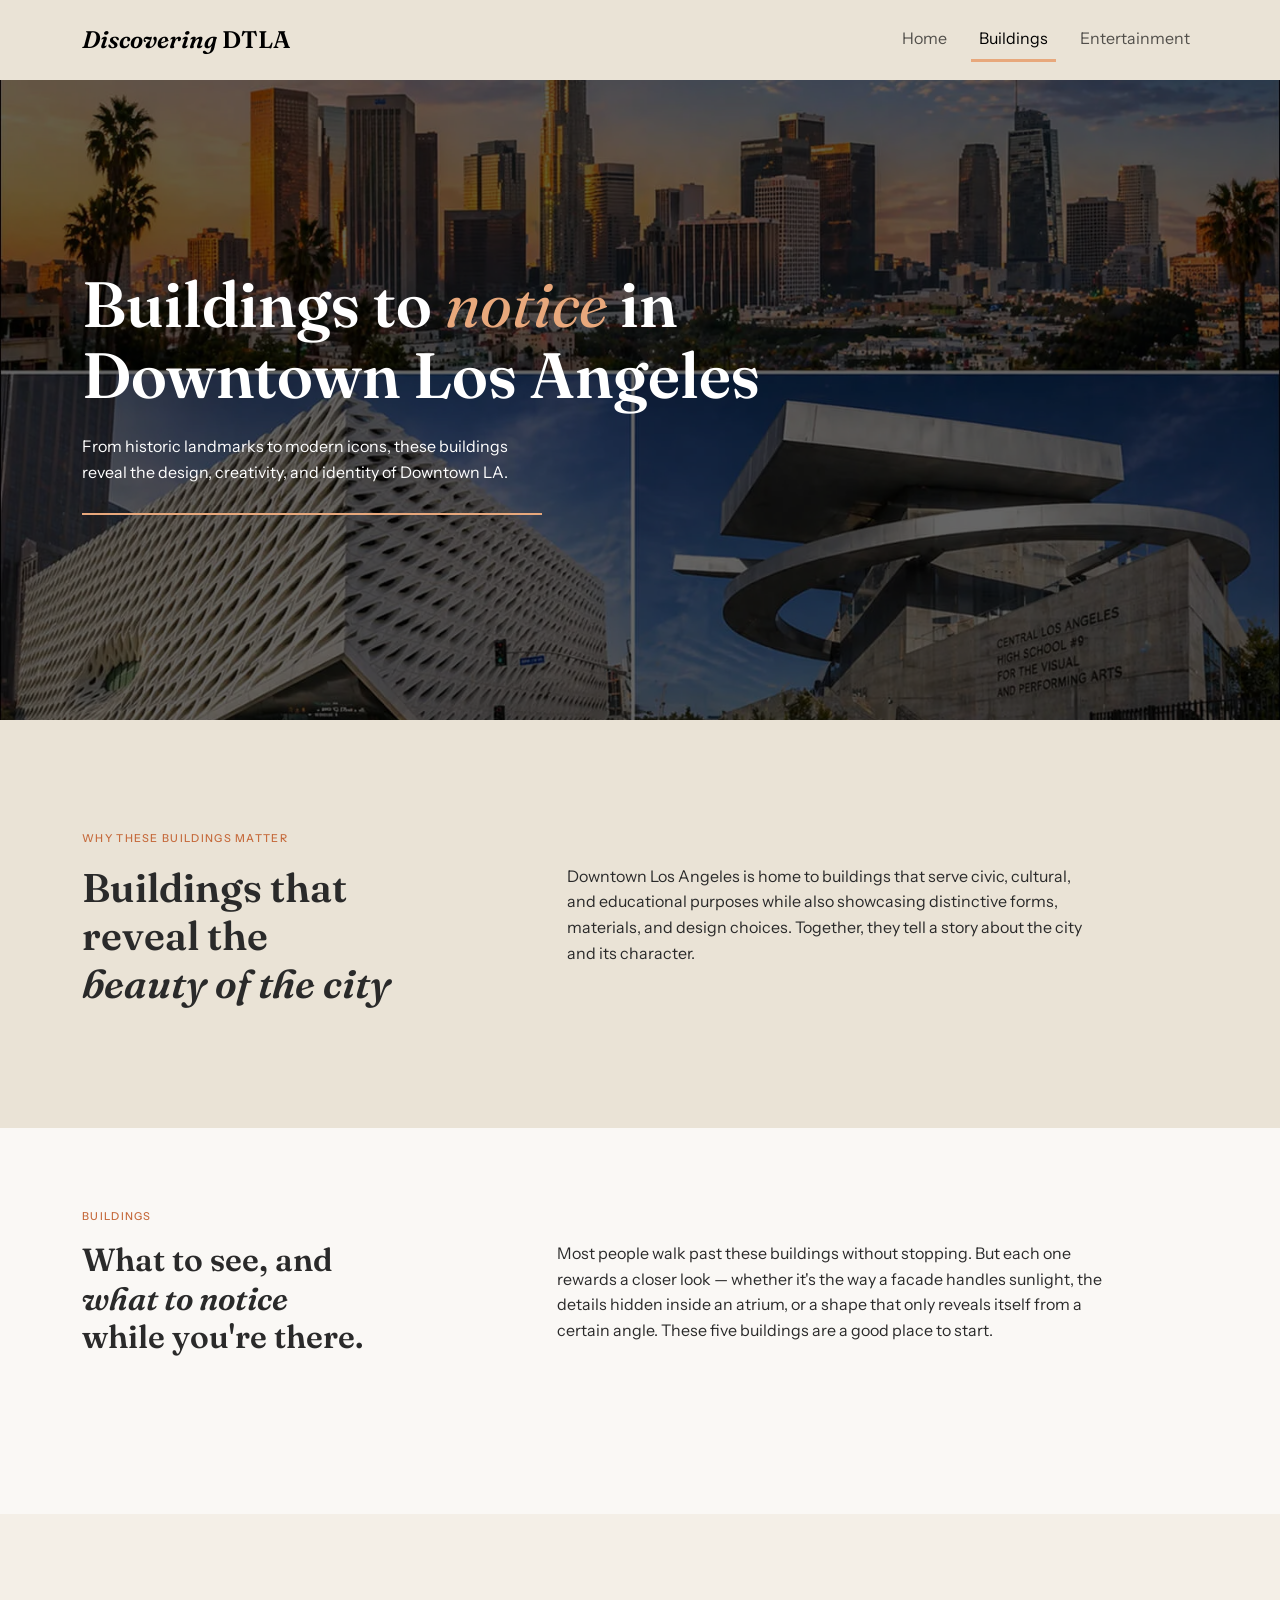
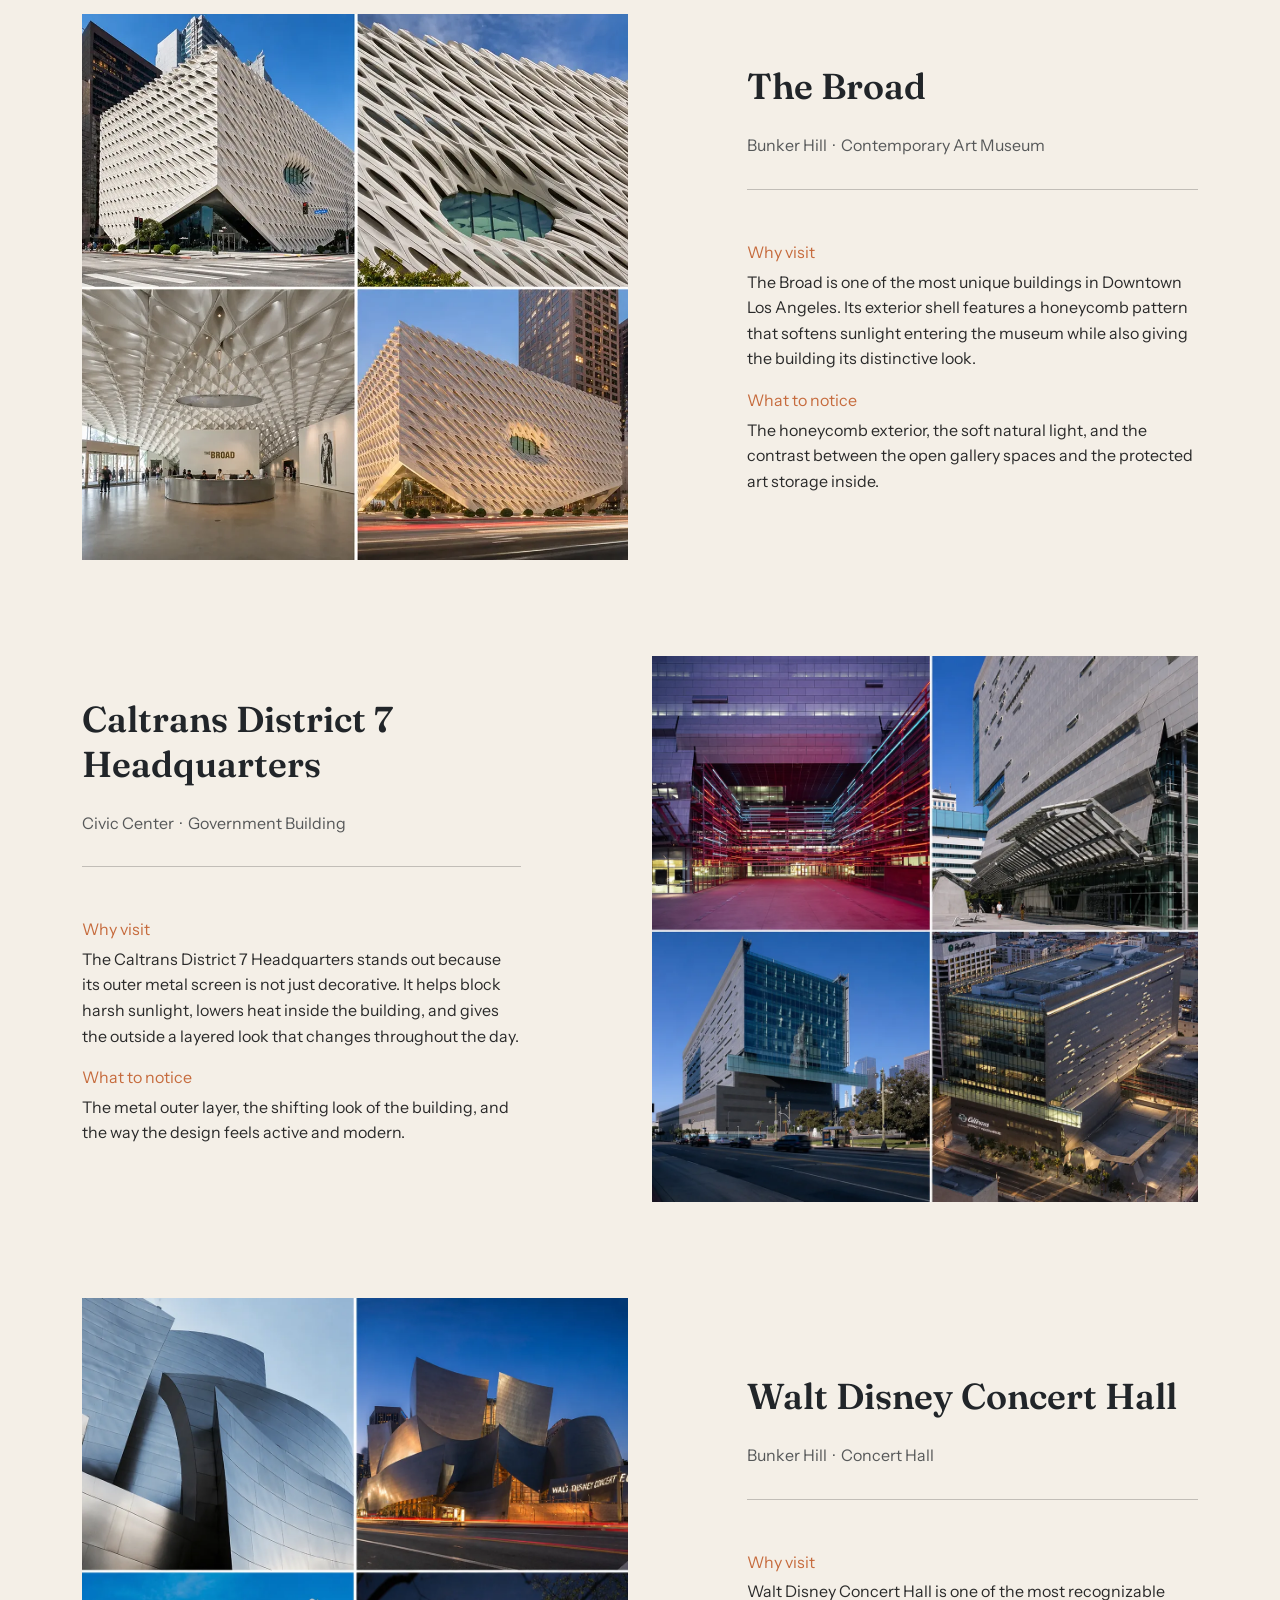
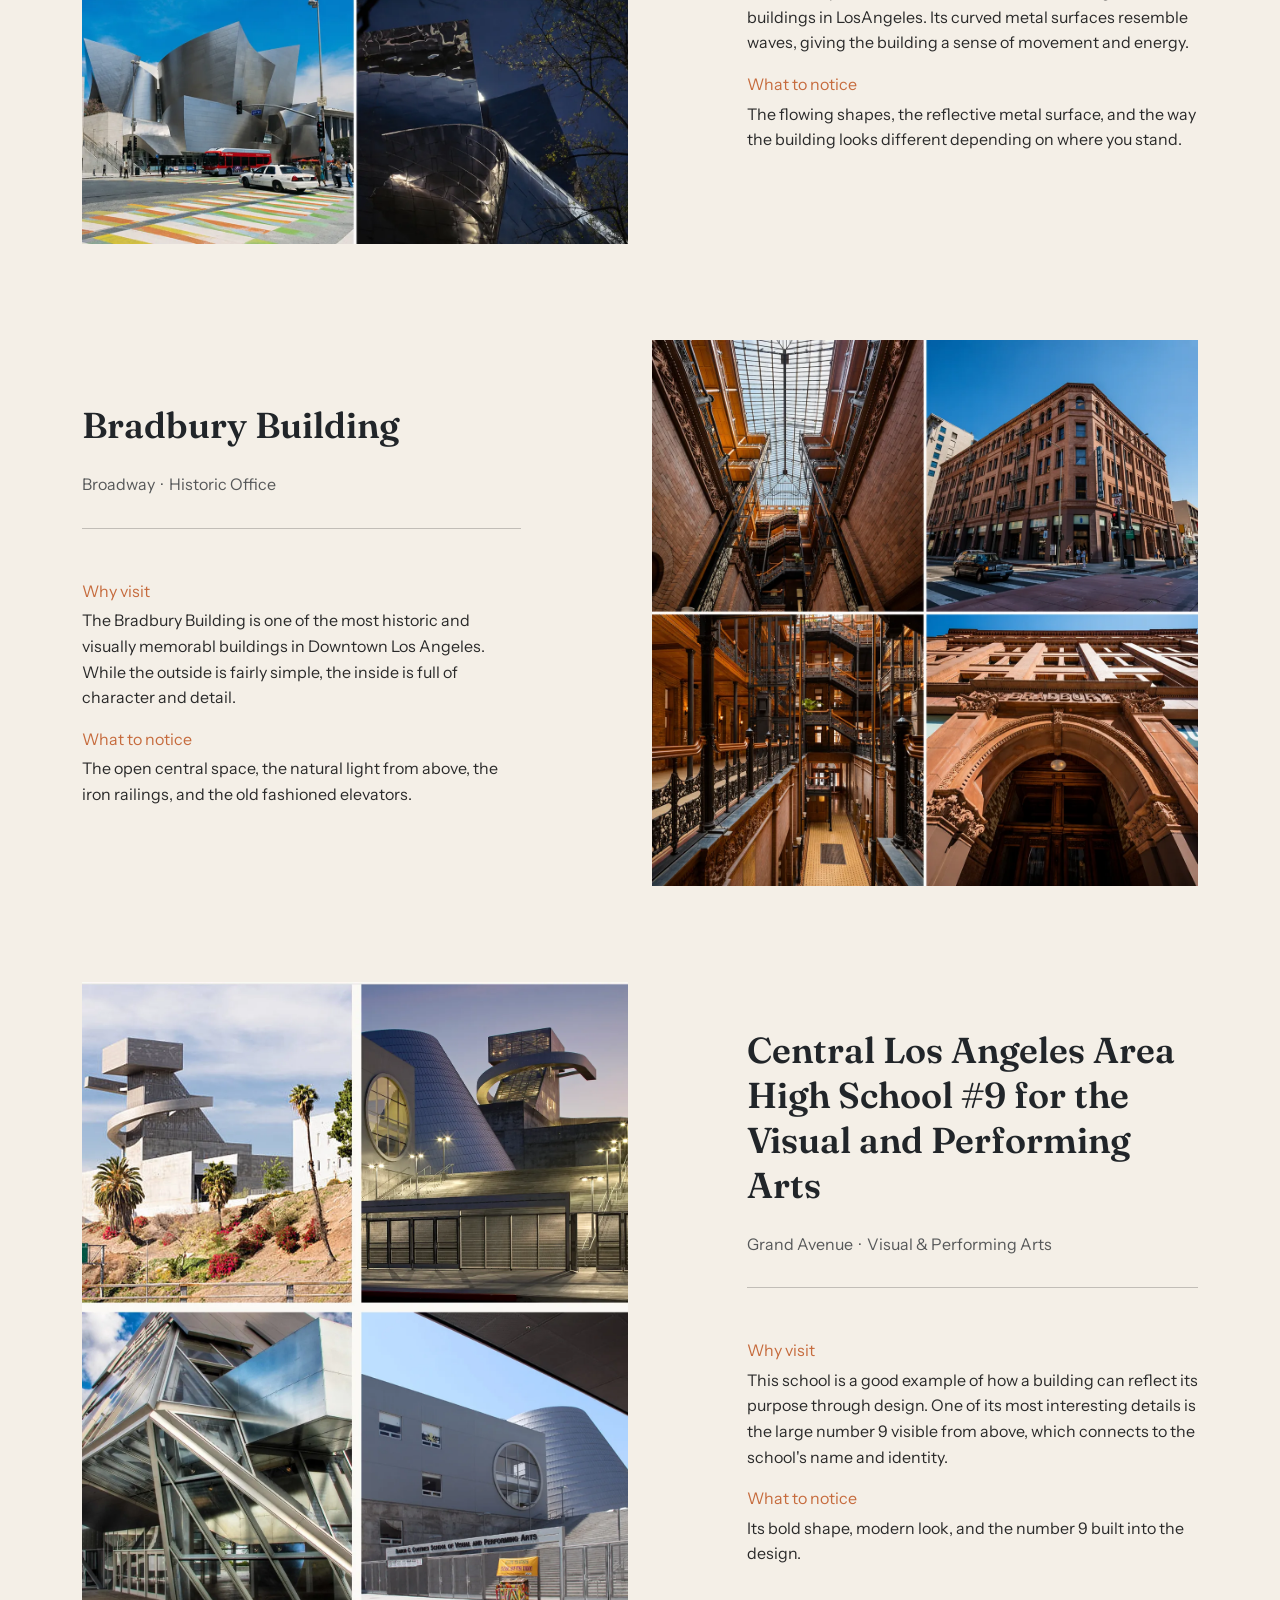
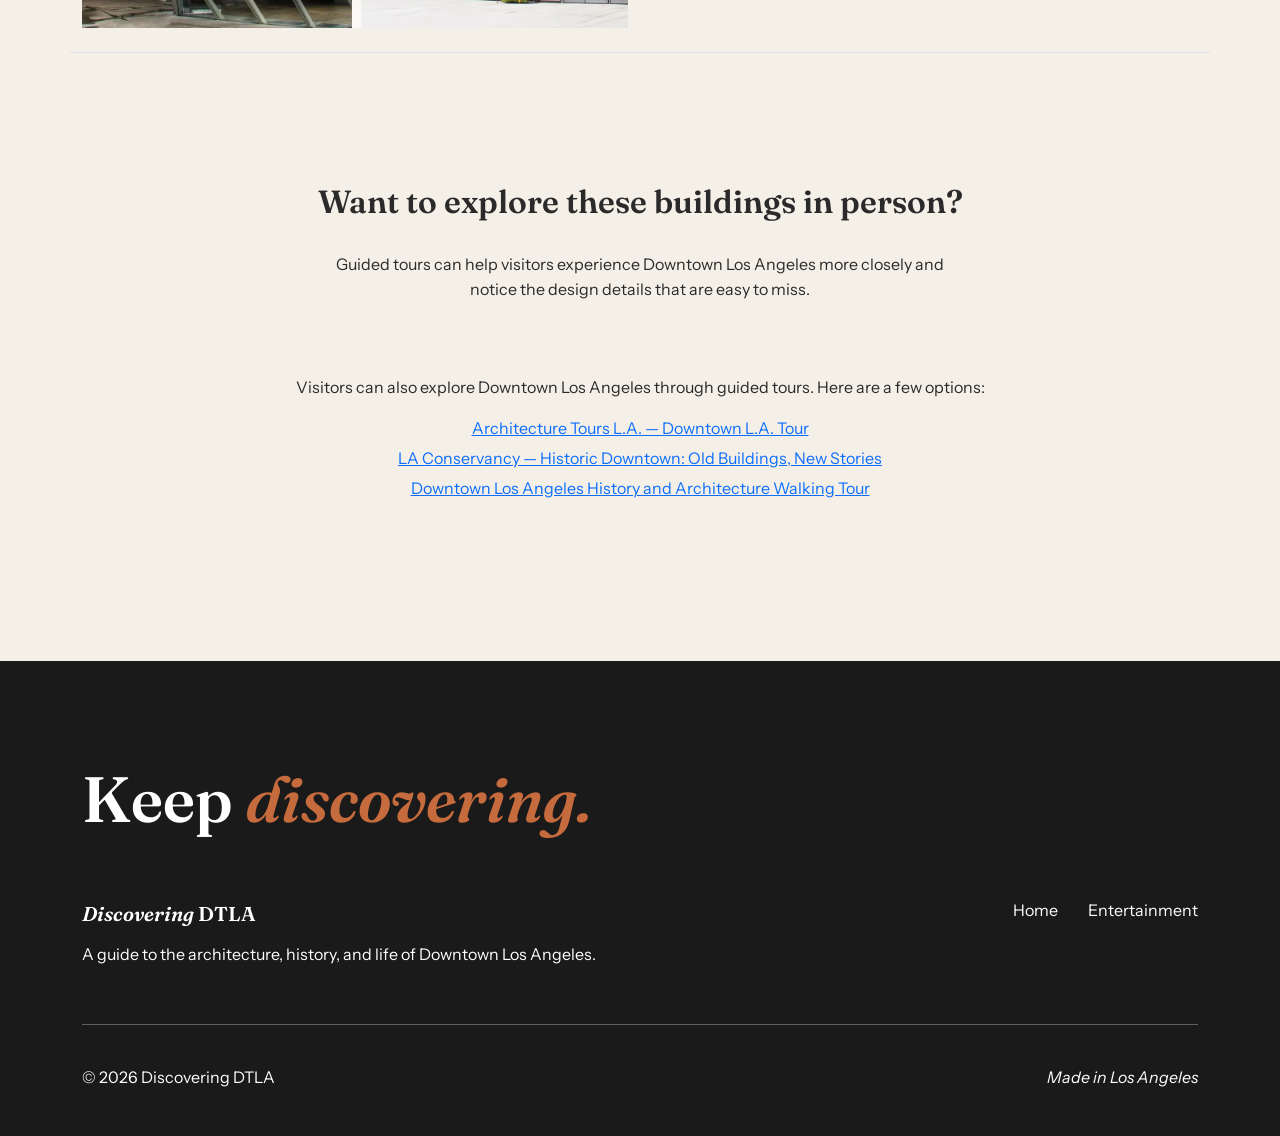
==== commit 93a40ae8: "Update buildings.html updated footer navagation" ====
--- a/buildings.html
+++ b/buildings.html
@@ -340,8 +340,8 @@
         <nav class="col-md-6">
           <ul class="footer-links">
             <li><a href="index.html">Home</a></li>
-            <li><a href="buildings.html">Buildings</a></li>
-            <li><a href="entertainment.html" class="active">Entertainment</a></li>
+            <li><a href="buildings.html" class="active>Buildings</a></li>
+            <li><a href="entertainment.html">Entertainment</a></li>
           </ul>
         </nav>
       </div>
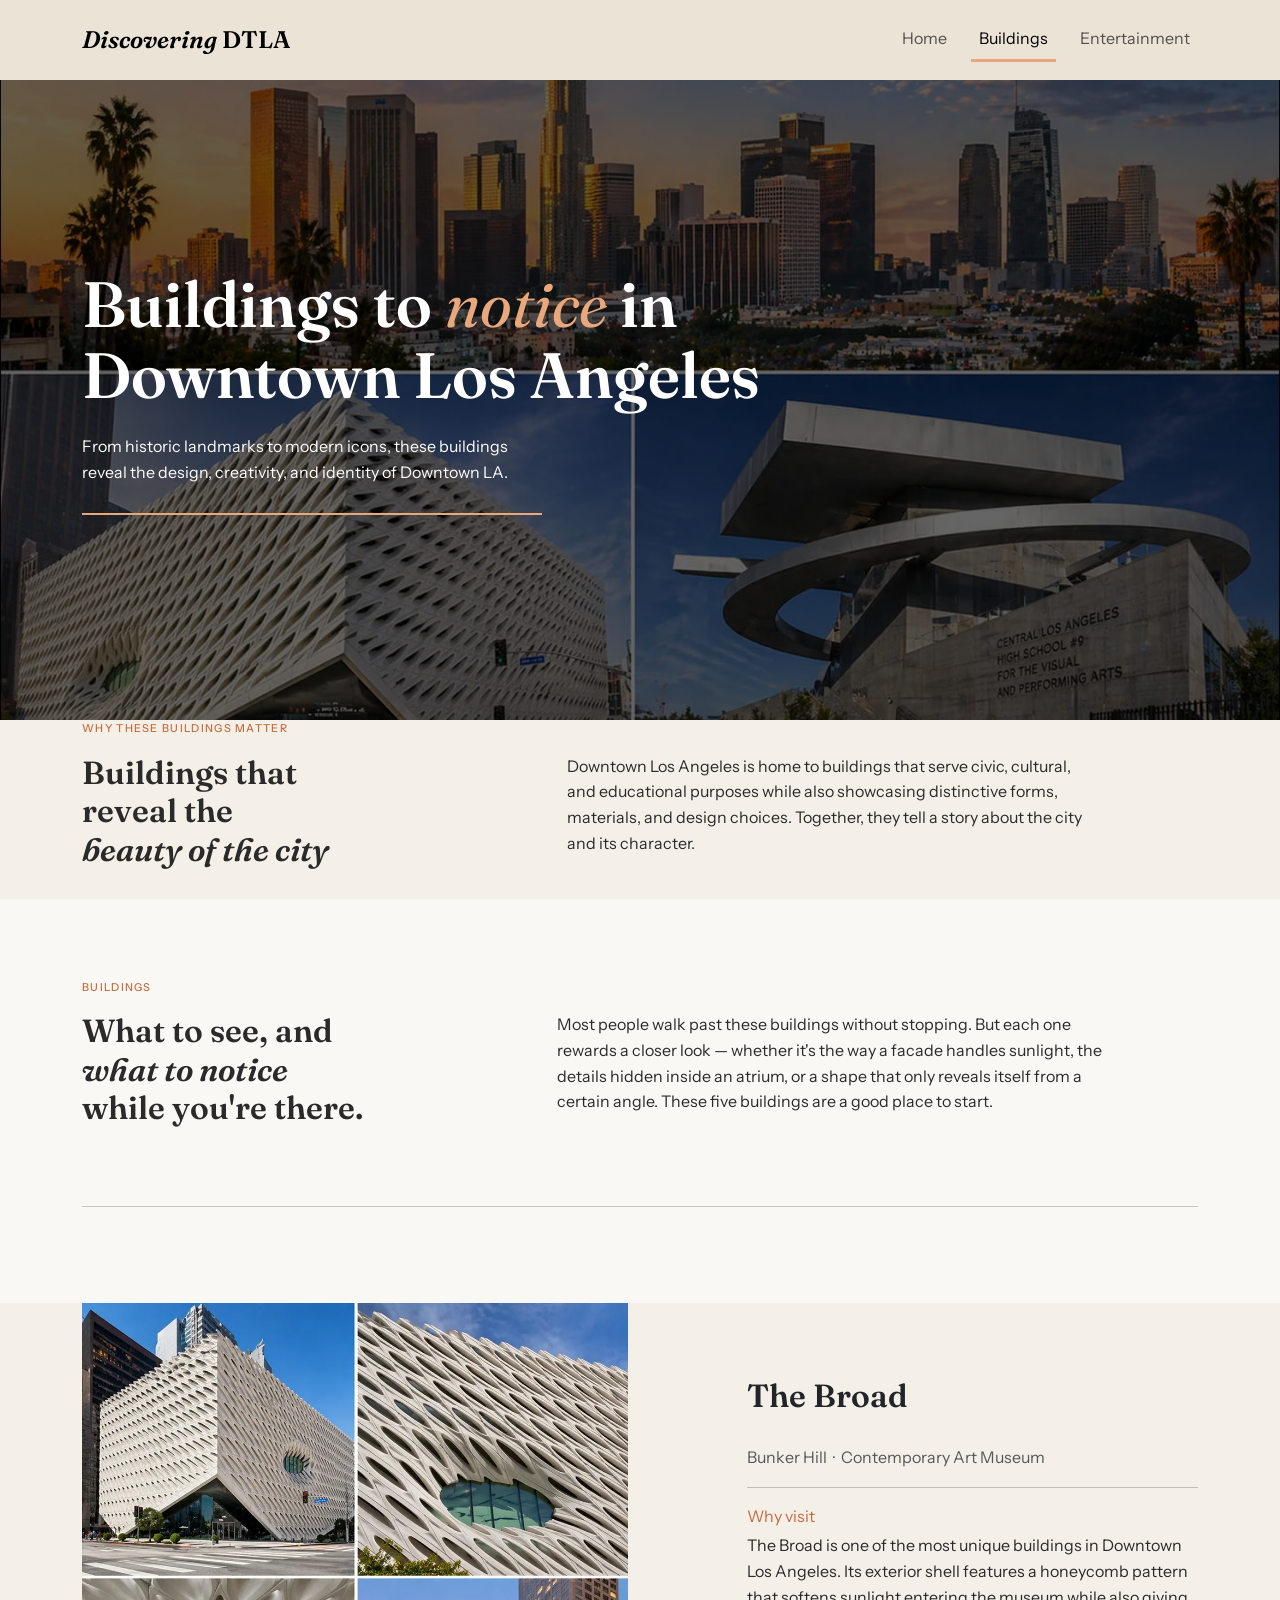
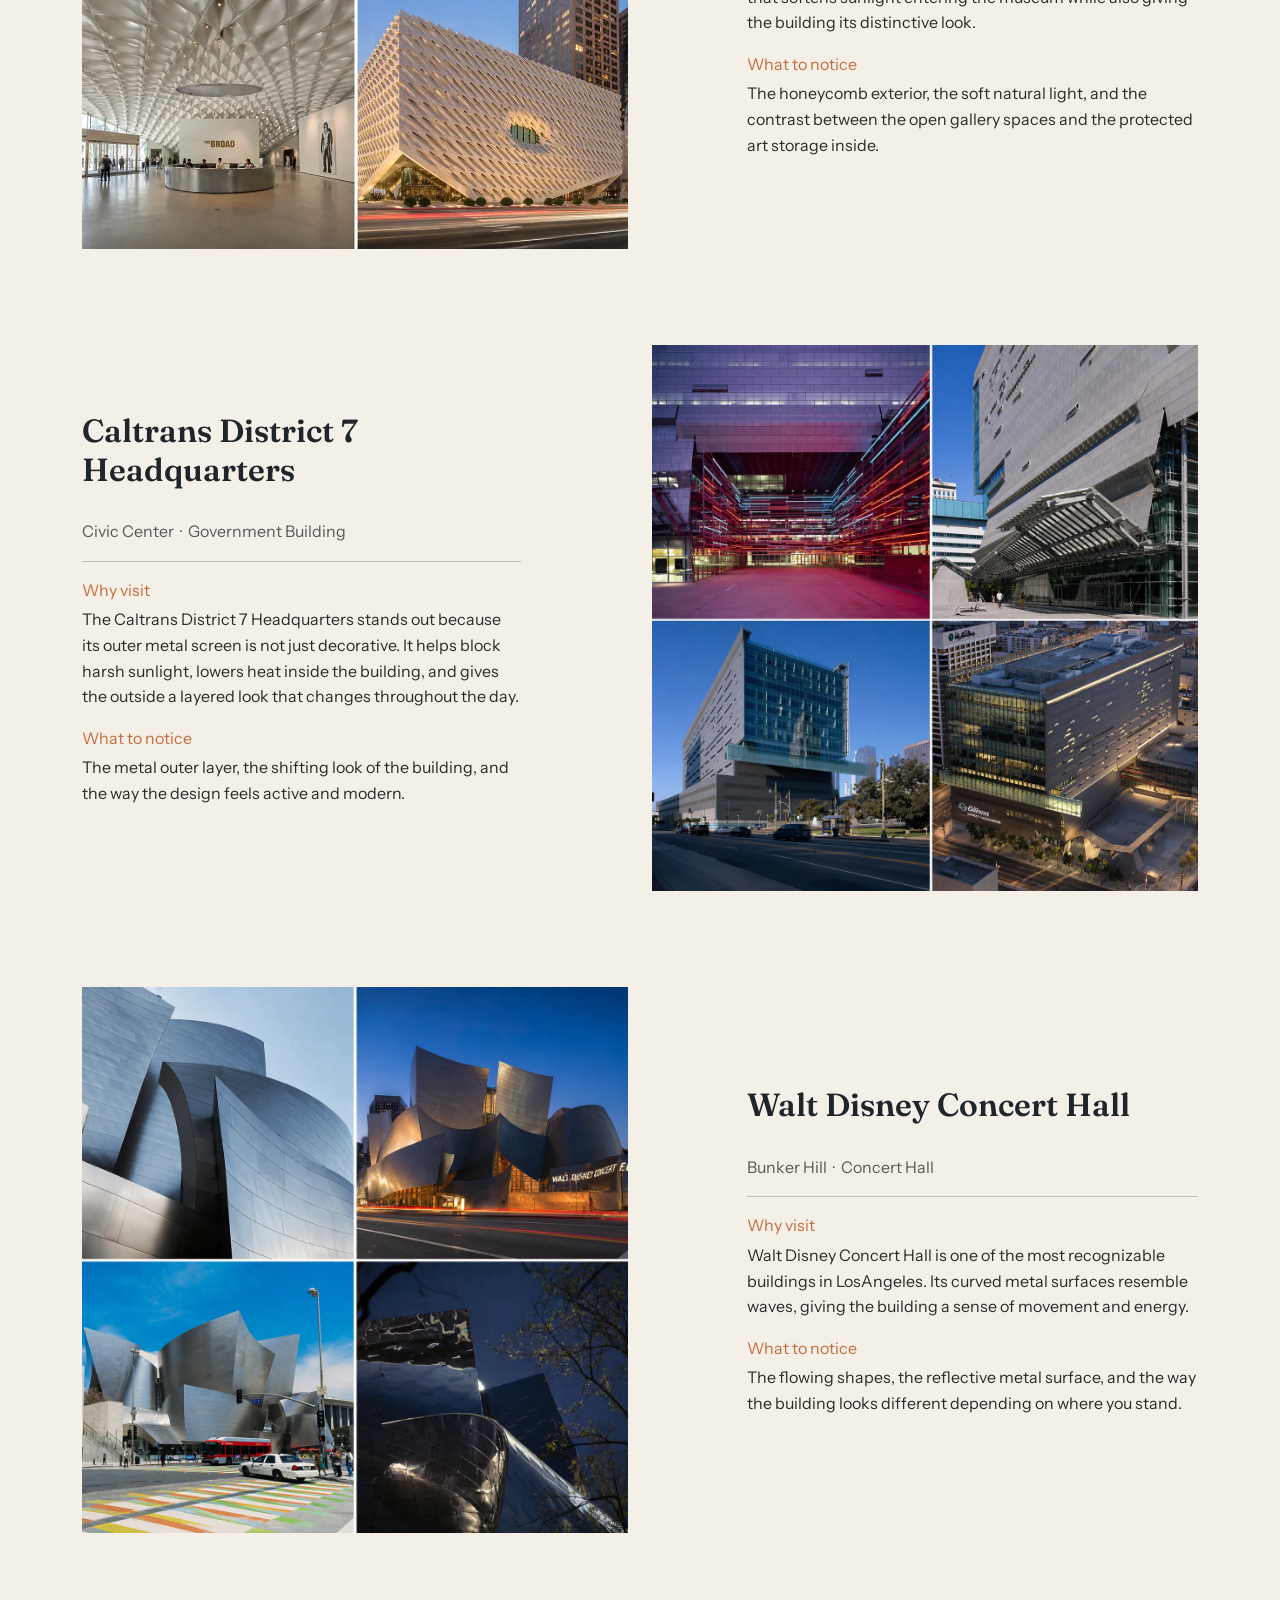
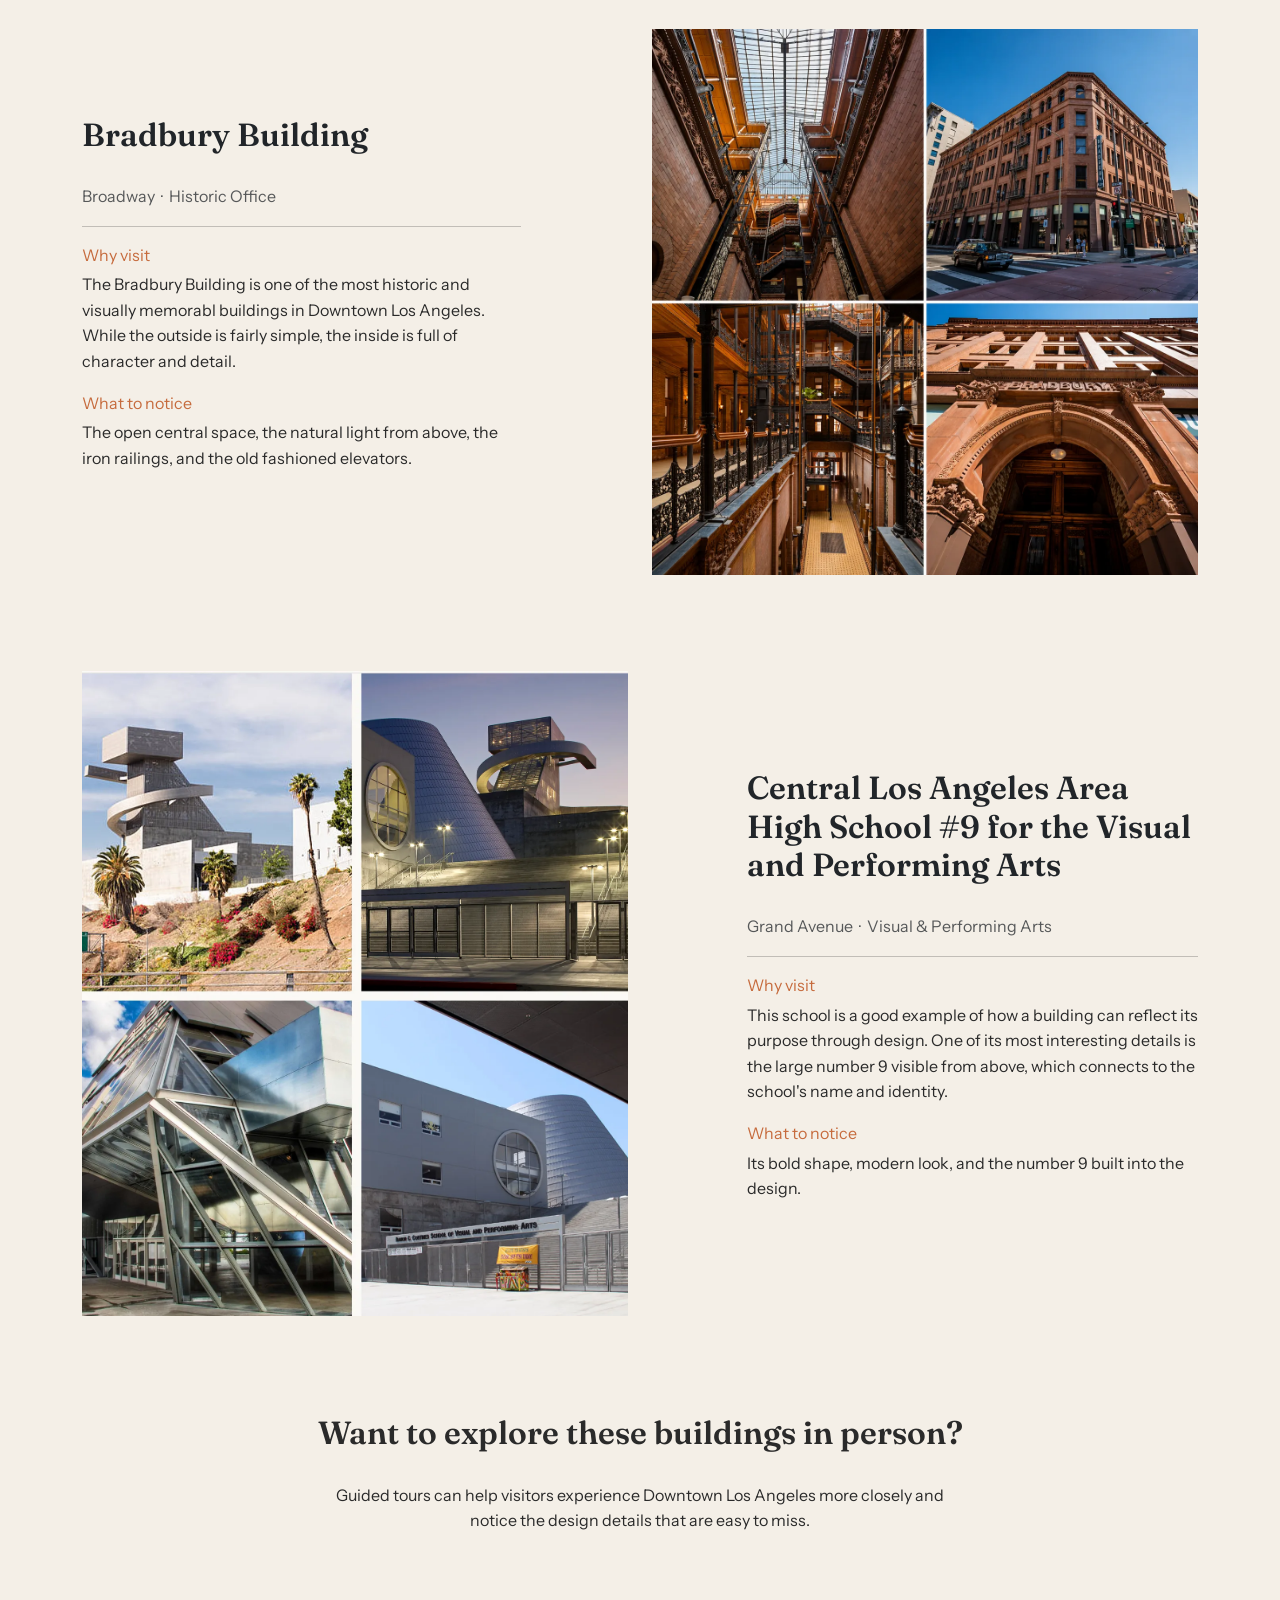
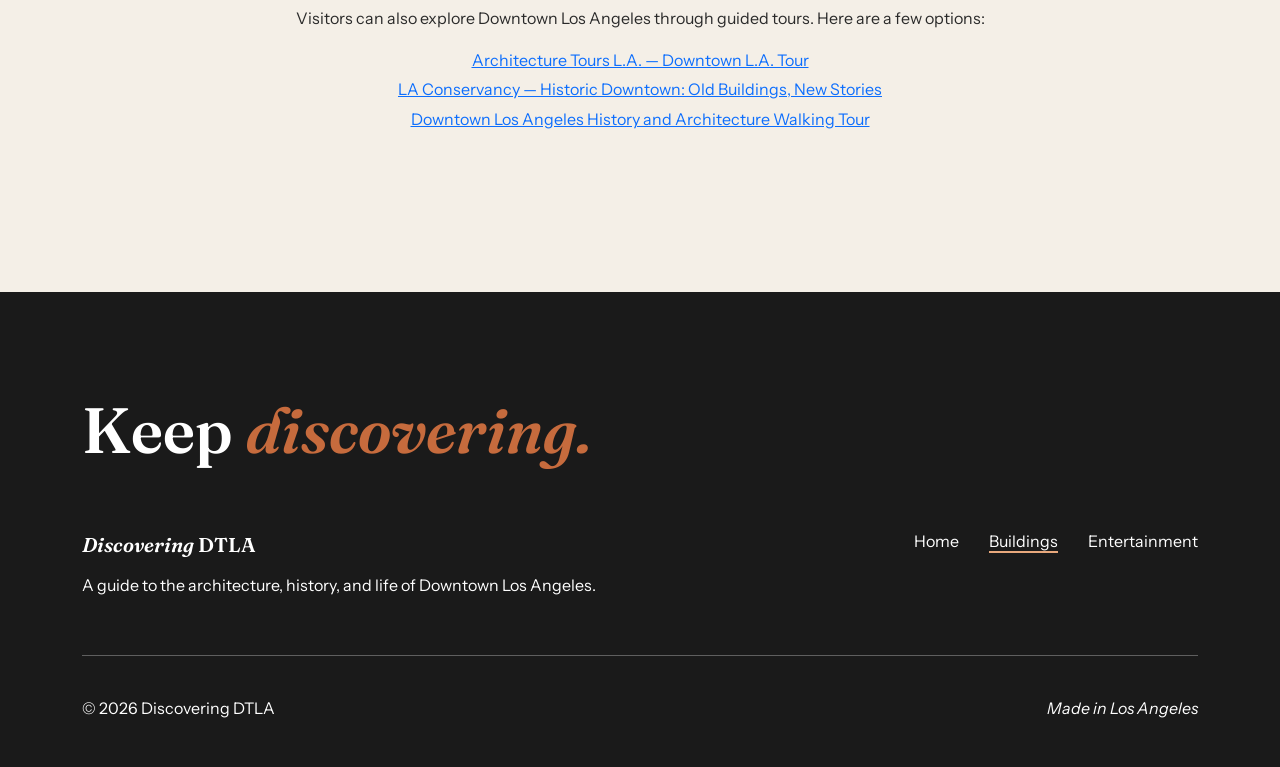
==== commit 1ad977f0: "Update buildings.html" ====
--- a/buildings.html
+++ b/buildings.html
@@ -68,7 +68,7 @@
 
     <!-- ── INTRO: Why These Buildings Matter ── -->
 
-    <section class="why-section">
+    <section class="buildings-why-section">
       <div class="container">
         <div class="section-label">Why These Buildings Matter</div>
 
@@ -106,14 +106,16 @@
           </div>
         </div>
 
-      </div>
-    </section>
-
-    
+        <hr>
+
+      </div>
+    </section>
+
+
 
     <!-- 1. The Broad -->
 
-    <section class="buildings-section">
+    <section class="five-buildings-section">
       <div class="container">
 
         <div class="row align-items-center mb-5 pb-5">
@@ -133,8 +135,9 @@
             <div class="text-muted mb-3">Bunker Hill &nbsp;·&nbsp; Contemporary Art Museum</div>
             <hr>
             <div class="orange mb-1">Why visit</div>
-            <p>The Broad is one of the most unique buildings in Downtown Los Angeles. Its exterior shell features a honeycomb
-               pattern that softens sunlight entering the museum while also giving the building its distinctive look.
+            <p>The Broad is one of the most unique buildings in Downtown Los Angeles. Its exterior shell features a
+              honeycomb
+              pattern that softens sunlight entering the museum while also giving the building its distinctive look.
             </p>
             <div class="orange mb-1">What to notice</div>
             <p>The honeycomb exterior, the soft natural light, and the contrast between the
@@ -156,7 +159,7 @@
               target="_blank" rel="noopener">
               <img src="img/caltrans_collage.webp" class="img-fluid w-100" alt="The Caltrans District 7 Headquarters">
             </a>
-            
+
           </div>
 
           <div class="col-md-5 me-auto pe-md-4">
@@ -173,7 +176,8 @@
               helps block harsh sunlight, lowers heat inside the building, and gives the outside a layered look that
               changes throughout the day.</p>
             <p class="orange mb-1">What to notice</p>
-            <p>The metal outer layer, the shifting look of the building, and the way the design feels active and modern.</p>
+            <p>The metal outer layer, the shifting look of the building, and the way the design feels active and modern.
+            </p>
 
           </div>
 
@@ -247,7 +251,7 @@
 
         <!-- 5. High School #9 -->
 
-        <div class="row align-items-center border-bottom pb-4">
+        <div class="row align-items-center pb-5">
 
           <div class="col-md-6 mb-4 mb-md-0">
 
@@ -313,7 +317,7 @@
             </div>
 
           </div>
-          
+
         </div>
 
       </div>
@@ -340,7 +344,7 @@
         <nav class="col-md-6">
           <ul class="footer-links">
             <li><a href="index.html">Home</a></li>
-            <li><a href="buildings.html" class="active>Buildings</a></li>
+            <li><a href="buildings.html" class="active">Buildings</a></li>
             <li><a href="entertainment.html">Entertainment</a></li>
           </ul>
         </nav>
